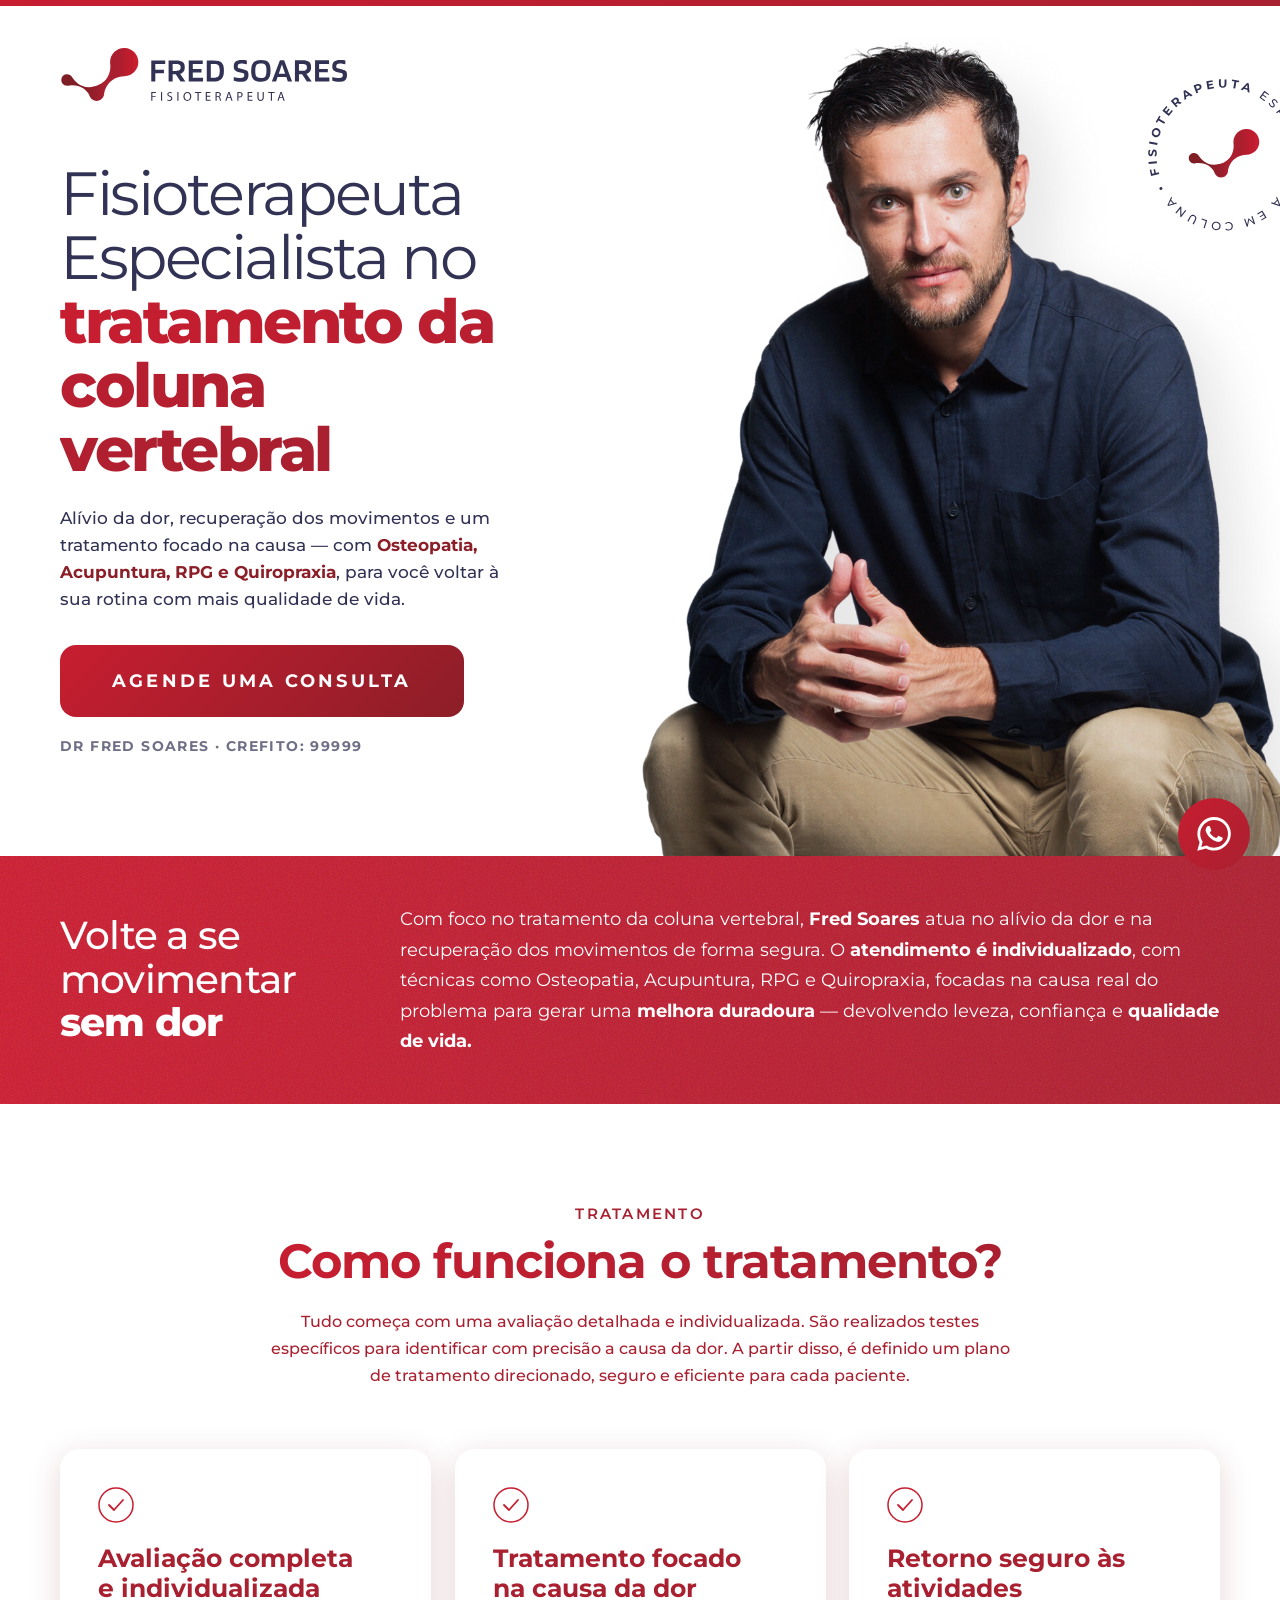
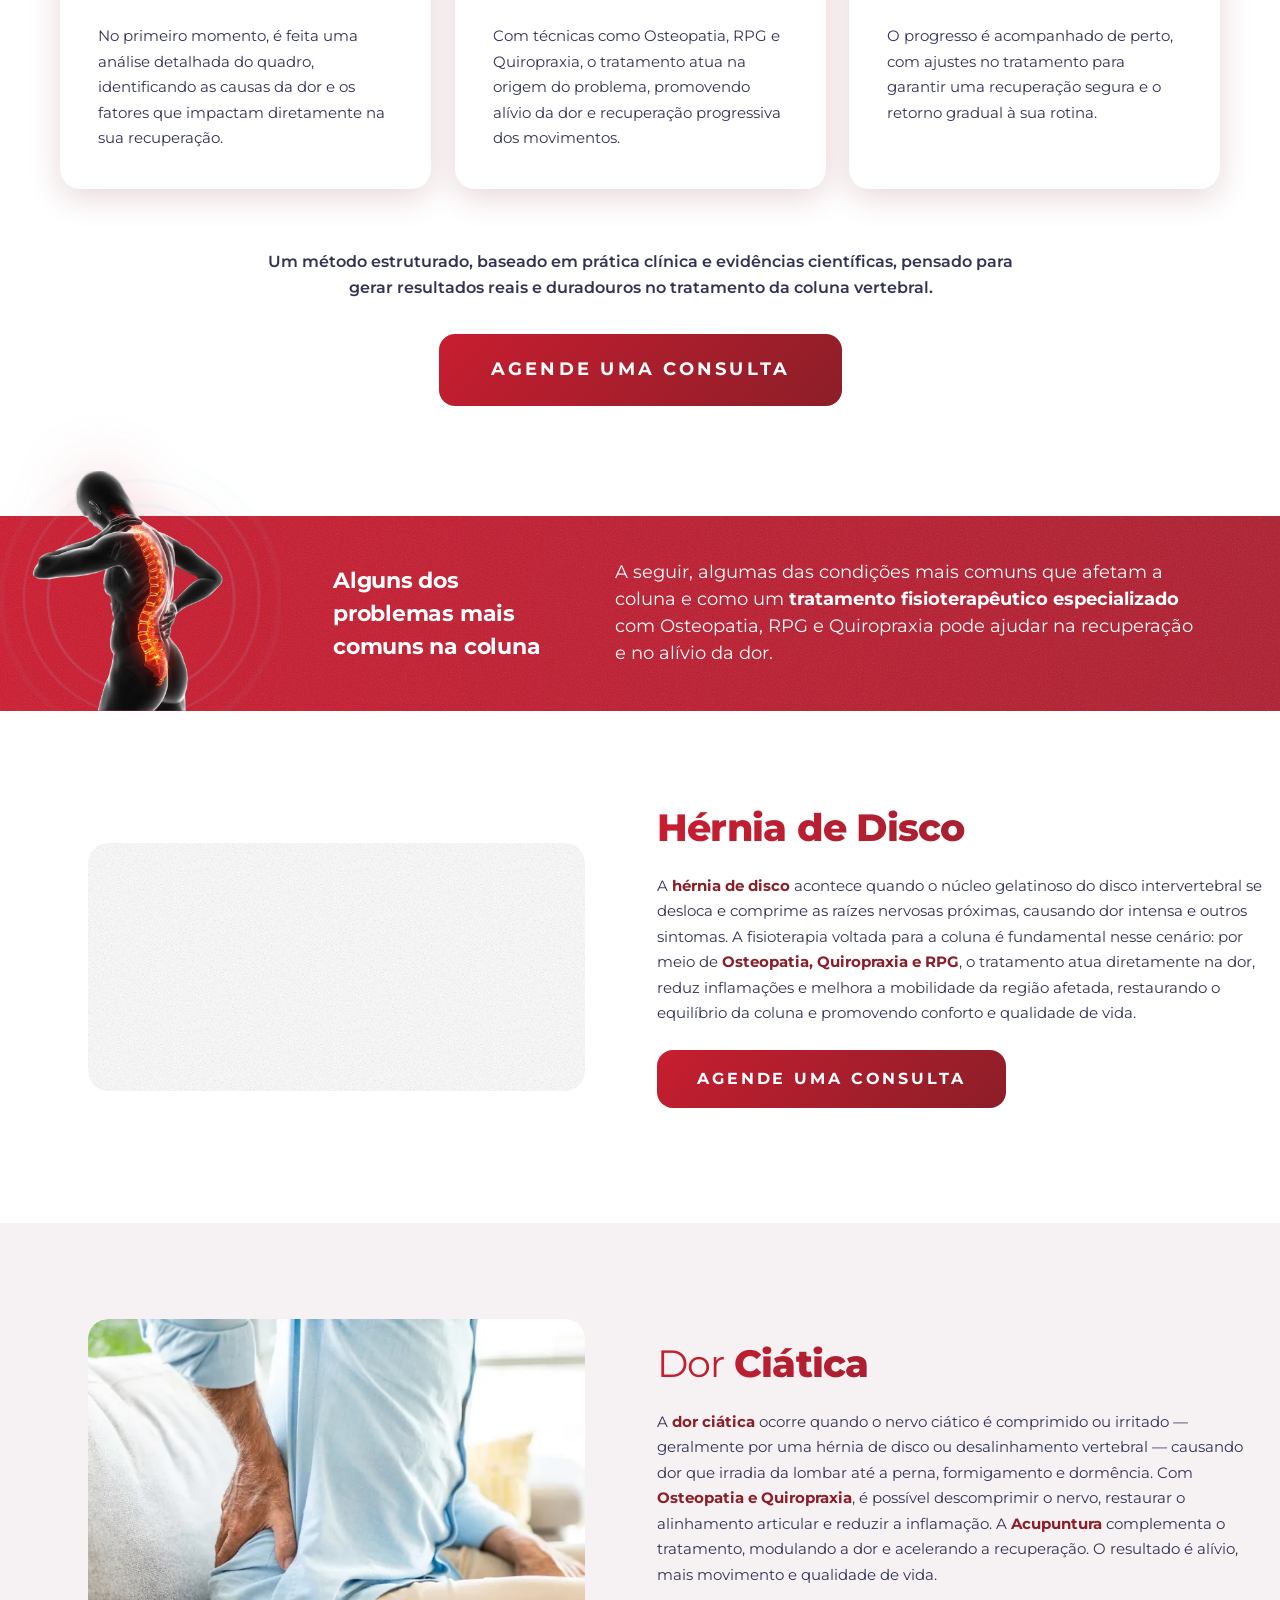
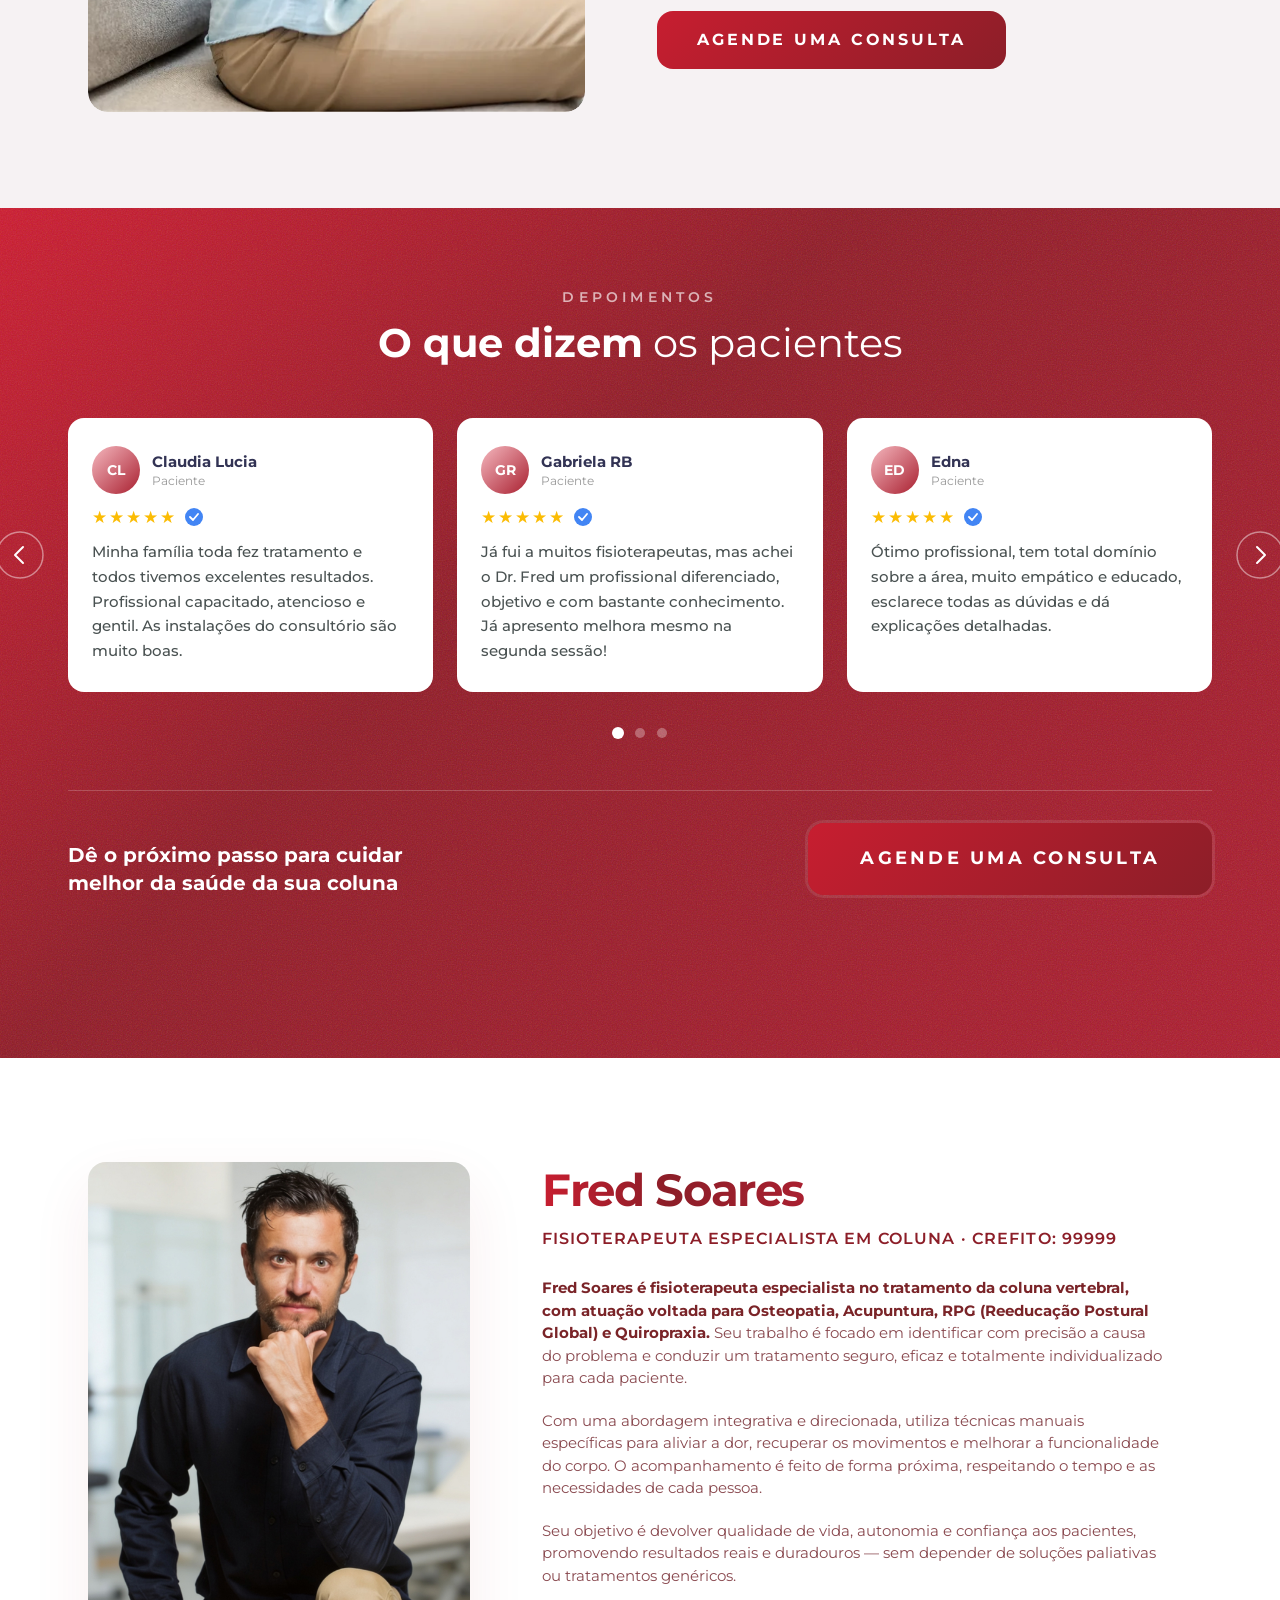
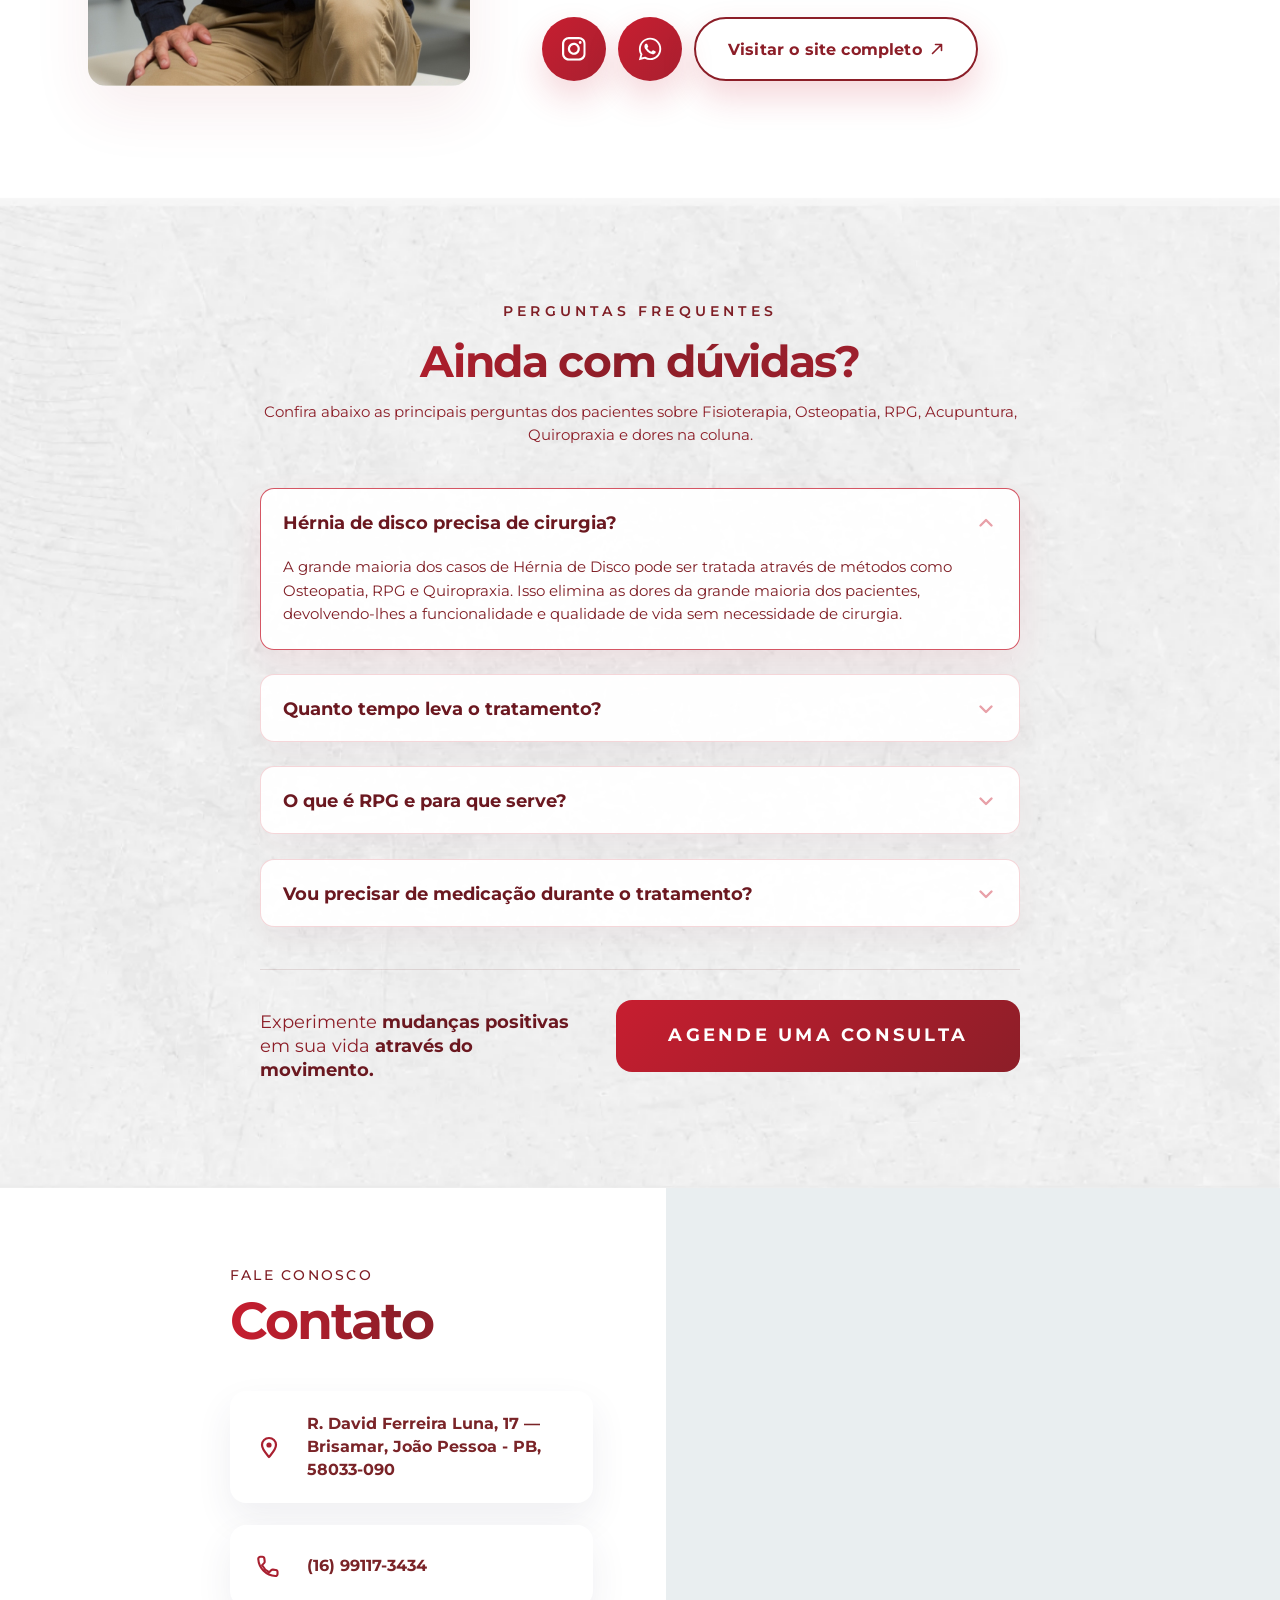
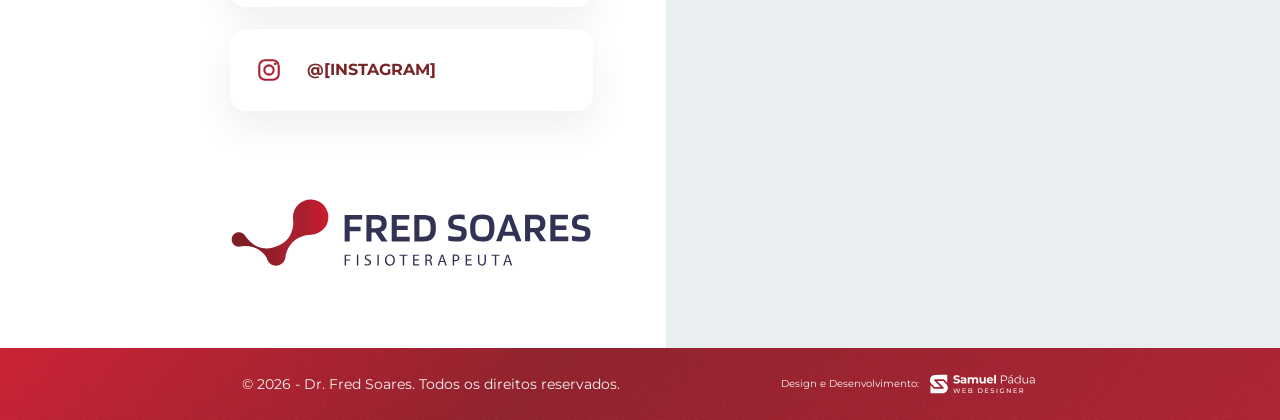
==== index.html @ 6e4d2da9 "feat: adaptar site para Dr. Fred Soares - Substitui assets visuais (logo, foto hero, foto perfil, st" ====
<!DOCTYPE html>
<html lang="pt-BR">
<head>
  <meta charset="UTF-8">
  <meta name="viewport" content="width=device-width, initial-scale=1.0">
  <title>Fisioterapeuta Especialista em Coluna em João Pessoa | Fred Soares</title>
  <meta name="description" content="Fisioterapeuta especialista no tratamento da coluna vertebral em João Pessoa - PB. Osteopatia, Acupuntura, RPG e Quiropraxia. Atendimento individualizado para alívio da dor e recuperação dos movimentos.">
  <meta name="robots" content="index,follow">
  <link rel="canonical" href="https://fredericofisioterapia.com.br/">
  <meta property="og:locale" content="pt_BR">
  <meta property="og:type" content="website">
  <meta property="og:url" content="https://fredericofisioterapia.com.br/">
  <meta property="og:site_name" content="Fred Soares">
  <meta property="og:title" content="Dr. Fred Soares - Fisioterapeuta Especialista em Coluna em João Pessoa">
  <meta property="og:description" content="Fisioterapeuta especialista no tratamento da coluna vertebral em João Pessoa - PB. Osteopatia, Acupuntura, RPG e Quiropraxia. Alívio da dor e recuperação dos movimentos.">
  <meta name="twitter:card" content="summary_large_image">
  <meta name="twitter:title" content="Fisioterapeuta Especialista em Coluna em João Pessoa | Fred Soares">
  <meta name="twitter:description" content="Fisioterapeuta especialista no tratamento da coluna vertebral em João Pessoa - PB. Osteopatia, Acupuntura, RPG e Quiropraxia.">
  <script type="application/ld+json">
    {
      "@context": "https://schema.org",
      "@graph": [
        {
          "@type": "MedicalBusiness",
          "@id": "#business",
          "name": "Dr. Fred Soares — Fisioterapeuta Especialista em Coluna",
          "telephone": "+55-16-99117-3434",
          "priceRange": "$$",
          "address": {
            "@type": "PostalAddress",
            "streetAddress": "R. David Ferreira Luna, 17",
            "addressLocality": "João Pessoa",
            "addressRegion": "PB",
            "postalCode": "58033-090",
            "addressCountry": "BR"
          },
          "sameAs": [
            "https://www.instagram.com/[INSTAGRAM]/"
          ]
        },
        {
          "@type": "Physician",
          "@id": "#physician",
          "name": "Dr. Fred Soares",
          "medicalSpecialty": "Physiotherapy",
          "description": "Fisioterapeuta especialista no tratamento da coluna vertebral em João Pessoa - PB, com foco em Osteopatia, Acupuntura, RPG e Quiropraxia.",
          "identifier": {
            "@type": "PropertyValue",
            "propertyID": "CREFITO",
            "value": "99999"
          },
          "worksFor": {
            "@id": "#business"
          }
        },
        {
          "@type": "FAQPage",
          "@id": "#faq",
          "mainEntity": [
            {
              "@type": "Question",
              "name": "Hérnia de disco precisa de cirurgia?",
              "acceptedAnswer": {
                "@type": "Answer",
                "text": "A grande maioria dos casos de hérnia de disco pode ser tratada com métodos como Osteopatia, RPG e Quiropraxia, devolvendo funcionalidade e qualidade de vida sem procedimentos invasivos."
              }
            },
            {
              "@type": "Question",
              "name": "Quanto tempo leva o tratamento?",
              "acceptedAnswer": {
                "@type": "Answer",
                "text": "O tempo varia de acordo com a intensidade da dor, o tempo de evolução do problema e a resposta individual de cada paciente. Em muitos casos, já nas primeiras sessões é possível notar melhora dos sintomas."
              }
            },
            {
              "@type": "Question",
              "name": "O que é RPG e para que serve?",
              "acceptedAnswer": {
                "@type": "Answer",
                "text": "A Reeducação Postural Global (RPG) é uma técnica fisioterapêutica que trata dores musculoesqueléticas através de posturas globais, corrigindo desequilíbrios posturais e aliviando tensões na coluna vertebral."
              }
            },
            {
              "@type": "Question",
              "name": "Vou precisar de medicação durante o tratamento?",
              "acceptedAnswer": {
                "@type": "Answer",
                "text": "Não necessariamente. O tratamento com Osteopatia, Acupuntura, RPG e Quiropraxia atua na causa do problema, reduzindo a dor de forma natural e progressiva sem depender de medicamentos."
              }
            }
          ]
        }
      ]
    }
  </script>
  <link rel="icon" type="image/svg+xml" href="stamp-iso.svg">
  <link rel="preconnect" href="https://fonts.googleapis.com">
  <link rel="preconnect" href="https://fonts.gstatic.com" crossorigin>
  <link rel="preload" href="https://fonts.googleapis.com/css2?family=Montserrat:wght@400;500;600;700;800&display=swap" as="style" onload="this.onload=null;this.rel='stylesheet'">
  <noscript><link rel="stylesheet" href="https://fonts.googleapis.com/css2?family=Montserrat:wght@400;500;600;700;800&display=swap"></noscript>
  <link rel="stylesheet" href="style.css">
</head>
<body>

  <!-- Borda superior gradiente -->
  <div class="top-bar"></div>

  <!-- ======================== HERO ======================== -->
  <section class="hero">
    <div class="hero-bg"></div>

    <div class="hero-inner">
      <!-- Logo -->
      <header class="hero-header">
        <img src="logo.svg" class="logo" alt="Dr. Fred Soares Fisioterapeuta">
      </header>

      <!-- Conteúdo principal -->
      <div class="hero-content">

        <!-- Coluna esquerda: texto + CTA -->
        <div class="hero-left">
          <h1>
            <span class="hero-headline-soft">Fisioterapeuta Especialista no</span><br>
            <span class="gradient-text">tratamento da coluna vertebral</span>
          </h1>

          <p class="subtext">
            Alívio da dor, recuperação dos movimentos e um tratamento focado na causa — com <strong class="subtext-highlight">Osteopatia, Acupuntura, RPG e Quiropraxia</strong>, para você voltar à sua rotina com mais qualidade de vida.
          </p>

          <a href="https://wa.me/5516991173434" class="btn-cta" target="_blank" rel="noopener">
            Agende uma Consulta
          </a>

          <p class="crefito">DR FRED SOARES &middot; CREFITO: 99999</p>
        </div>

        <!-- Coluna direita: foto -->
        <div class="hero-right">
          <div class="stamp-wrapper">
            <img src="stamp-txt.svg" class="stamp-txt" alt="">
            <img src="stamp-iso.svg" class="stamp-iso" alt="">
          </div>
          <picture>
            <img src="drfred.png" class="doctor-img" alt="Dr. Fred Soares">
          </picture>
        </div>

      </div>
    </div>
  </section>
  <!-- ======================== /HERO ======================== -->

  <!-- ======================== INTRO BLOCK ======================== -->
  <section class="intro-block">
    <div class="intro-inner">

      <div class="intro-left">
        <h2>Volte a se movimentar <strong>sem dor</strong></h2>
      </div>

      <div class="intro-right">
        <p>
          Com foco no tratamento da coluna vertebral, <strong>Fred Soares</strong> atua no alívio da dor e na recuperação dos movimentos de forma segura. O <strong>atendimento é individualizado</strong>, com técnicas como Osteopatia, Acupuntura, RPG e Quiropraxia, focadas na causa real do problema para gerar uma <strong>melhora duradoura</strong> — devolvendo leveza, confiança e <strong>qualidade de vida.</strong>
        </p>
      </div>

    </div>
  </section>
  <!-- ======================== /INTRO BLOCK ======================== -->

  <!-- ======================== TREATMENT BLOCK ======================== -->
  <section class="treatment-block">
    <div class="treatment-inner">

      <div class="treatment-header">
        <span class="tagline">Tratamento</span>
        <h2 class="treatment-title">Como funciona o tratamento?</h2>
        <p class="treatment-desc">Tudo começa com uma avaliação detalhada e individualizada. São realizados testes específicos para identificar com precisão a causa da dor. A partir disso, é definido um plano de tratamento direcionado, seguro e eficiente para cada paciente.</p>
      </div>

      <div class="cards-grid">

        <div class="card">
          <div class="card-icon">
            <svg width="36" height="36" viewBox="0 0 36 36" fill="none" xmlns="http://www.w3.org/2000/svg">
              <circle cx="18" cy="18" r="17" stroke="#C71E30" stroke-width="1.5"/>
              <path d="M11 18l5 5 9-10" stroke="#C71E30" stroke-width="1.8" stroke-linecap="round" stroke-linejoin="round"/>
            </svg>
          </div>
          <h3>Avaliação completa<br>e individualizada</h3>
          <p>No primeiro momento, é feita uma análise detalhada do quadro, identificando as causas da dor e os fatores que impactam diretamente na sua recuperação.</p>
        </div>

        <div class="card">
          <div class="card-icon">
            <svg width="36" height="36" viewBox="0 0 36 36" fill="none" xmlns="http://www.w3.org/2000/svg">
              <circle cx="18" cy="18" r="17" stroke="#C71E30" stroke-width="1.5"/>
              <path d="M11 18l5 5 9-10" stroke="#C71E30" stroke-width="1.8" stroke-linecap="round" stroke-linejoin="round"/>
            </svg>
          </div>
          <h3>Tratamento focado<br>na causa da dor</h3>
          <p>Com técnicas como Osteopatia, RPG e Quiropraxia, o tratamento atua na origem do problema, promovendo alívio da dor e recuperação progressiva dos movimentos.</p>
        </div>

        <div class="card">
          <div class="card-icon">
            <svg width="36" height="36" viewBox="0 0 36 36" fill="none" xmlns="http://www.w3.org/2000/svg">
              <circle cx="18" cy="18" r="17" stroke="#C71E30" stroke-width="1.5"/>
              <path d="M11 18l5 5 9-10" stroke="#C71E30" stroke-width="1.8" stroke-linecap="round" stroke-linejoin="round"/>
            </svg>
          </div>
          <h3>Retorno seguro às<br>atividades</h3>
          <p>O progresso é acompanhado de perto, com ajustes no tratamento para garantir uma recuperação segura e o retorno gradual à sua rotina.</p>
        </div>

      </div>

      <div class="treatment-footer">
        <p>Um método estruturado, baseado em prática clínica e evidências científicas, pensado para<br>gerar resultados reais e duradouros no tratamento da coluna vertebral.</p>
        <a href="https://wa.me/5516991173434" class="btn-cta btn-cta--center" target="_blank" rel="noopener">
          Agende uma Consulta
        </a>
      </div>

    </div>
  </section>
  <!-- ======================== /TREATMENT BLOCK ======================== -->

  <!-- ======================== PROBLEMS BLOCK ======================== -->
  <section class="problems-block">
    <div class="problems-grain"></div>

    <div class="problems-inner">
      <div class="problems-img-col">
        <picture>
          <source srcset="img1.webp" type="image/webp">
          <img src="img1.png" class="problems-img" alt="Coluna vertebral com dor">
        </picture>
      </div>

      <h2 class="problems-headline">Alguns dos<br>problemas mais<br>comuns na coluna</h2>

      <p class="problems-body">A seguir, algumas das condições mais comuns que afetam a coluna e como um <strong>tratamento fisioterapêutico especializado</strong> com Osteopatia, RPG e Quiropraxia pode ajudar na recuperação e no alívio da dor.</p>
    </div>
  </section>
  <!-- ======================== /PROBLEMS BLOCK ======================== -->

  <!-- ======================== HERNIA BLOCK ======================== -->
  <section class="condition-block">
    <div class="condition-inner">

      <div class="condition-media condition-media--video">
        <video autoplay loop muted playsinline preload="metadata">
          <source src="hernia.mp4" type="video/mp4">
        </video>
      </div>

      <div class="condition-text">
        <h2 class="condition-title"><strong>Hérnia de Disco</strong></h2>
        <p class="condition-body">A <strong>hérnia de disco</strong> acontece quando o núcleo gelatinoso do disco intervertebral se desloca e comprime as raízes nervosas próximas, causando dor intensa e outros sintomas. A fisioterapia voltada para a coluna é fundamental nesse cenário: por meio de <strong>Osteopatia, Quiropraxia e RPG</strong>, o tratamento atua diretamente na dor, reduz inflamações e melhora a mobilidade da região afetada, restaurando o equilíbrio da coluna e promovendo conforto e qualidade de vida.</p>
        <a href="https://wa.me/5516991173434" class="btn-cta btn-cta--center" target="_blank" rel="noopener">
          Agende uma Consulta
        </a>
      </div>

    </div>
  </section>
  <!-- ======================== /HERNIA BLOCK ======================== -->

  <!-- ======================== CIÁTICO BLOCK ======================== -->
  <section class="condition-block condition-block--gray">
    <div class="condition-inner">

      <div class="condition-media">
        <picture>
          <source srcset="ciatico.webp" type="image/webp">
          <img src="ciatico.jpg" class="condition-img" alt="Dor no Nervo Ciático">
        </picture>
      </div>

      <div class="condition-text">
        <h2 class="condition-title">Dor <strong>Ciática</strong></h2>
        <p class="condition-body">A <strong>dor ciática</strong> ocorre quando o nervo ciático é comprimido ou irritado — geralmente por uma hérnia de disco ou desalinhamento vertebral — causando dor que irradia da lombar até a perna, formigamento e dormência. Com <strong>Osteopatia e Quiropraxia</strong>, é possível descomprimir o nervo, restaurar o alinhamento articular e reduzir a inflamação. A <strong>Acupuntura</strong> complementa o tratamento, modulando a dor e acelerando a recuperação. O resultado é alívio, mais movimento e qualidade de vida.</p>
        <a href="https://wa.me/5516991173434" class="btn-cta" target="_blank" rel="noopener">
          Agende uma Consulta
        </a>
      </div>

    </div>
  </section>
  <!-- ======================== /CIÁTICO BLOCK ======================== -->

  <!-- ======================== REVIEWS BLOCK ======================== -->
  <section class="reviews-block">
    <div class="reviews-grain"></div>
    <div class="reviews-inner">

      <div class="reviews-header">
        <span class="reviews-tagline">Depoimentos</span>
        <h2 class="reviews-title"><strong>O que dizem</strong> os pacientes</h2>
      </div>

      <div class="reviews-carousel">
        <button class="carousel-btn carousel-btn--prev" aria-label="Anterior">
          <svg width="48" height="48" viewBox="0 0 48 48" fill="none" xmlns="http://www.w3.org/2000/svg">
            <circle cx="24" cy="24" r="23" stroke="rgba(255,255,255,0.45)" stroke-width="1.5"/>
            <path d="M27 16l-8 8 8 8" stroke="white" stroke-width="2" stroke-linecap="round" stroke-linejoin="round"/>
          </svg>
        </button>

        <div class="carousel-viewport">
          <div class="reviews-track">

            <div class="review-card">
              <div class="rc-header">
                <div class="rc-avatar">CL</div>
                <div class="rc-info">
                  <strong class="rc-name">Claudia Lucia</strong>
                  <span class="rc-count">Paciente</span>
                </div>
              </div>
              <div class="rc-stars">
                <span class="rc-stars-icons">★★★★★</span>
                <span class="rc-badge"><svg width="10" height="8" viewBox="0 0 10 8" fill="none"><path d="M1 4l3 3 5-6" stroke="white" stroke-width="1.8" stroke-linecap="round" stroke-linejoin="round"/></svg></span>
              </div>
              <p class="rc-text">Minha família toda fez tratamento e todos tivemos excelentes resultados. Profissional capacitado, atencioso e gentil. As instalações do consultório são muito boas.</p>
            </div>

            <div class="review-card">
              <div class="rc-header">
                <div class="rc-avatar">GR</div>
                <div class="rc-info">
                  <strong class="rc-name">Gabriela RB</strong>
                  <span class="rc-count">Paciente</span>
                </div>
              </div>
              <div class="rc-stars">
                <span class="rc-stars-icons">★★★★★</span>
                <span class="rc-badge"><svg width="10" height="8" viewBox="0 0 10 8" fill="none"><path d="M1 4l3 3 5-6" stroke="white" stroke-width="1.8" stroke-linecap="round" stroke-linejoin="round"/></svg></span>
              </div>
              <p class="rc-text">Já fui a muitos fisioterapeutas, mas achei o Dr. Fred um profissional diferenciado, objetivo e com bastante conhecimento. Já apresento melhora mesmo na segunda sessão!</p>
            </div>

            <div class="review-card">
              <div class="rc-header">
                <div class="rc-avatar">ED</div>
                <div class="rc-info">
                  <strong class="rc-name">Edna</strong>
                  <span class="rc-count">Paciente</span>
                </div>
              </div>
              <div class="rc-stars">
                <span class="rc-stars-icons">★★★★★</span>
                <span class="rc-badge"><svg width="10" height="8" viewBox="0 0 10 8" fill="none"><path d="M1 4l3 3 5-6" stroke="white" stroke-width="1.8" stroke-linecap="round" stroke-linejoin="round"/></svg></span>
              </div>
              <p class="rc-text">Ótimo profissional, tem total domínio sobre a área, muito empático e educado, esclarece todas as dúvidas e dá explicações detalhadas.</p>
            </div>

            <div class="review-card">
              <div class="rc-header">
                <div class="rc-avatar">AL</div>
                <div class="rc-info">
                  <strong class="rc-name">Antonio Lopes</strong>
                  <span class="rc-count">Paciente</span>
                </div>
              </div>
              <div class="rc-stars">
                <span class="rc-stars-icons">★★★★★</span>
                <span class="rc-badge"><svg width="10" height="8" viewBox="0 0 10 8" fill="none"><path d="M1 4l3 3 5-6" stroke="white" stroke-width="1.8" stroke-linecap="round" stroke-linejoin="round"/></svg></span>
              </div>
              <p class="rc-text">Estava com constantes dores na lombar. Após o tratamento, tenho sentido melhoras constantes e significativas.</p>
            </div>

            <div class="review-card">
              <div class="rc-header">
                <div class="rc-avatar">LF</div>
                <div class="rc-info">
                  <strong class="rc-name">Luiz Cláudio</strong>
                  <span class="rc-count">Paciente</span>
                </div>
              </div>
              <div class="rc-stars">
                <span class="rc-stars-icons">★★★★★</span>
                <span class="rc-badge"><svg width="10" height="8" viewBox="0 0 10 8" fill="none"><path d="M1 4l3 3 5-6" stroke="white" stroke-width="1.8" stroke-linecap="round" stroke-linejoin="round"/></svg></span>
              </div>
              <p class="rc-text">Excelente atendimento no horário e muita paciência, explicando passo a passo o tratamento.</p>
            </div>

            <div class="review-card">
              <div class="rc-header">
                <div class="rc-avatar">TM</div>
                <div class="rc-info">
                  <strong class="rc-name">Therezinha Maciel</strong>
                  <span class="rc-count">Paciente</span>
                </div>
              </div>
              <div class="rc-stars">
                <span class="rc-stars-icons">★★★★★</span>
                <span class="rc-badge"><svg width="10" height="8" viewBox="0 0 10 8" fill="none"><path d="M1 4l3 3 5-6" stroke="white" stroke-width="1.8" stroke-linecap="round" stroke-linejoin="round"/></svg></span>
              </div>
              <p class="rc-text">Tratamento excelente e muito eficiente. Estou comprovando a eficácia do tratamento a cada dia.</p>
            </div>

            <div class="review-card">
              <div class="rc-header">
                <div class="rc-avatar">AB</div>
                <div class="rc-info">
                  <strong class="rc-name">Ana Bello</strong>
                  <span class="rc-count">Paciente</span>
                </div>
              </div>
              <div class="rc-stars">
                <span class="rc-stars-icons">★★★★★</span>
                <span class="rc-badge"><svg width="10" height="8" viewBox="0 0 10 8" fill="none"><path d="M1 4l3 3 5-6" stroke="white" stroke-width="1.8" stroke-linecap="round" stroke-linejoin="round"/></svg></span>
              </div>
              <p class="rc-text">Profissional com ótimo conhecimento, fez uma análise geral do meu caso. Já saí bem melhor apenas com uma consulta.</p>
            </div>

            <div class="review-card">
              <div class="rc-header">
                <div class="rc-avatar">UR</div>
                <div class="rc-info">
                  <strong class="rc-name">Ursula Reis</strong>
                  <span class="rc-count">Paciente</span>
                </div>
              </div>
              <div class="rc-stars">
                <span class="rc-stars-icons">★★★★★</span>
                <span class="rc-badge"><svg width="10" height="8" viewBox="0 0 10 8" fill="none"><path d="M1 4l3 3 5-6" stroke="white" stroke-width="1.8" stroke-linecap="round" stroke-linejoin="round"/></svg></span>
              </div>
              <p class="rc-text">Super indico o profissional, extremamente atencioso e dedicado. Melhorou muito o meu quadro de dor.</p>
            </div>

            <div class="review-card">
              <div class="rc-header">
                <div class="rc-avatar">VI</div>
                <div class="rc-info">
                  <strong class="rc-name">Victor</strong>
                  <span class="rc-count">Paciente</span>
                </div>
              </div>
              <div class="rc-stars">
                <span class="rc-stars-icons">★★★★★</span>
                <span class="rc-badge"><svg width="10" height="8" viewBox="0 0 10 8" fill="none"><path d="M1 4l3 3 5-6" stroke="white" stroke-width="1.8" stroke-linecap="round" stroke-linejoin="round"/></svg></span>
              </div>
              <p class="rc-text">Excelente profissional, atencioso e bem explicativo.</p>
            </div>

          </div>
        </div>

        <button class="carousel-btn carousel-btn--next" aria-label="Próximo">
          <svg width="48" height="48" viewBox="0 0 48 48" fill="none" xmlns="http://www.w3.org/2000/svg">
            <circle cx="24" cy="24" r="23" stroke="rgba(255,255,255,0.45)" stroke-width="1.5"/>
            <path d="M21 16l8 8-8 8" stroke="white" stroke-width="2" stroke-linecap="round" stroke-linejoin="round"/>
          </svg>
        </button>
      </div>

      <div class="reviews-pagination" aria-label="Navegação dos depoimentos"></div>

      <div class="reviews-footer">
        <div class="reviews-divider"></div>
        <div class="reviews-cta-row">
          <p class="reviews-cta-text">Dê o próximo passo para cuidar<br>melhor da saúde da sua coluna</p>
          <a href="https://wa.me/5516991173434" class="btn-cta" target="_blank" rel="noopener">
            Agende uma Consulta
          </a>
        </div>
      </div>

    </div>
  </section>
  <!-- ======================== /REVIEWS BLOCK ======================== -->

  <!-- ======================== PROFILE BLOCK ======================== -->
  <section class="profile-block">
    <div class="profile-inner">
      <div class="profile-media">
        <picture>
          <img src="profile.jpg" alt="Dr. Fred Soares" class="profile-image">
        </picture>
      </div>

      <div class="profile-content">
        <h2 class="profile-title">Fred Soares</h2>
        <p class="profile-meta">FISIOTERAPEUTA ESPECIALISTA EM COLUNA &middot; CREFITO: 99999</p>

        <div class="profile-body">
          <p><strong>Fred Soares é fisioterapeuta especialista no tratamento da coluna vertebral, com atuação voltada para Osteopatia, Acupuntura, RPG (Reeducação Postural Global) e Quiropraxia.</strong> Seu trabalho é focado em identificar com precisão a causa do problema e conduzir um tratamento seguro, eficaz e totalmente individualizado para cada paciente.</p>

          <p>Com uma abordagem integrativa e direcionada, utiliza técnicas manuais específicas para aliviar a dor, recuperar os movimentos e melhorar a funcionalidade do corpo. O acompanhamento é feito de forma próxima, respeitando o tempo e as necessidades de cada pessoa.</p>

          <p>Seu objetivo é devolver qualidade de vida, autonomia e confiança aos pacientes, promovendo resultados reais e duradouros — sem depender de soluções paliativas ou tratamentos genéricos.</p>
        </div>

        <div class="profile-socials" aria-label="Redes sociais de Fred Soares">
          <a href="https://www.instagram.com/[INSTAGRAM]/" class="profile-social-btn" target="_blank" rel="noopener" aria-label="Instagram de Fred Soares">
            <img src="ig-icon.svg" alt="" class="profile-social-icon" aria-hidden="true">
          </a>

          <a href="https://wa.me/5516991173434" class="profile-social-btn" target="_blank" rel="noopener" aria-label="WhatsApp de Fred Soares">
            <img src="wpp-icon.svg" alt="" class="profile-social-icon" aria-hidden="true">
          </a>

          <a href="https://fredericofisioterapia.com.br/" class="profile-social-btn profile-social-btn--cv" target="_blank" rel="noopener" aria-label="Visitar o site completo">
            Visitar o site completo
            <svg width="14" height="14" viewBox="0 0 14 14" fill="none" xmlns="http://www.w3.org/2000/svg" aria-hidden="true">
              <path d="M2.5 11.5L11.5 2.5M11.5 2.5H5.5M11.5 2.5V8.5" stroke="currentColor" stroke-width="1.6" stroke-linecap="round" stroke-linejoin="round"/>
            </svg>
          </a>
        </div>
      </div>
    </div>
  </section>
  <!-- ======================== /PROFILE BLOCK ======================== -->

  <!-- ======================== FAQ BLOCK ======================== -->
  <section class="faq-block">
    <div class="faq-inner">
      <div class="faq-header">
        <span class="faq-tagline">Perguntas Frequentes</span>
        <h2 class="faq-title">Ainda com dúvidas?</h2>
        <p class="faq-subtitle">Confira abaixo as principais perguntas dos pacientes sobre Fisioterapia, Osteopatia, RPG, Acupuntura, Quiropraxia e dores na coluna.</p>
      </div>

      <div class="faq-list">
        <article class="faq-item is-open">
          <button class="faq-question" type="button" aria-expanded="true">
            <span>Hérnia de disco precisa de cirurgia?</span>
            <span class="faq-icon" aria-hidden="true">
              <svg width="22" height="22" viewBox="0 0 22 22" fill="none" xmlns="http://www.w3.org/2000/svg">
                <path d="M5.5 8.5L11 14L16.5 8.5" stroke="currentColor" stroke-width="2.4" stroke-linecap="round" stroke-linejoin="round"/>
              </svg>
            </span>
          </button>
          <div class="faq-answer">
            <p>A grande maioria dos casos de Hérnia de Disco pode ser tratada através de métodos como Osteopatia, RPG e Quiropraxia. Isso elimina as dores da grande maioria dos pacientes, devolvendo-lhes a funcionalidade e qualidade de vida sem necessidade de cirurgia.</p>
          </div>
        </article>

        <article class="faq-item">
          <button class="faq-question" type="button" aria-expanded="false">
            <span>Quanto tempo leva o tratamento?</span>
            <span class="faq-icon" aria-hidden="true">
              <svg width="22" height="22" viewBox="0 0 22 22" fill="none" xmlns="http://www.w3.org/2000/svg">
                <path d="M5.5 8.5L11 14L16.5 8.5" stroke="currentColor" stroke-width="2.4" stroke-linecap="round" stroke-linejoin="round"/>
              </svg>
            </span>
          </button>
          <div class="faq-answer">
            <p>O tempo de tratamento varia de acordo com a intensidade da dor, o tempo de evolução do problema e a resposta individual de cada paciente. Em muitos casos, já nas primeiras sessões é possível notar alívio dos sintomas e melhora dos movimentos.</p>
          </div>
        </article>

        <article class="faq-item">
          <button class="faq-question" type="button" aria-expanded="false">
            <span>O que é RPG e para que serve?</span>
            <span class="faq-icon" aria-hidden="true">
              <svg width="22" height="22" viewBox="0 0 22 22" fill="none" xmlns="http://www.w3.org/2000/svg">
                <path d="M5.5 8.5L11 14L16.5 8.5" stroke="currentColor" stroke-width="2.4" stroke-linecap="round" stroke-linejoin="round"/>
              </svg>
            </span>
          </button>
          <div class="faq-answer">
            <p>A Reeducação Postural Global (RPG) é uma técnica fisioterapêutica que trata dores musculoesqueléticas através de posturas globais e alongamentos progressivos, corrigindo desequilíbrios posturais, aliviando tensões e prevenindo o retorno das dores na coluna.</p>
          </div>
        </article>

        <article class="faq-item">
          <button class="faq-question" type="button" aria-expanded="false">
            <span>Vou precisar de medicação durante o tratamento?</span>
            <span class="faq-icon" aria-hidden="true">
              <svg width="22" height="22" viewBox="0 0 22 22" fill="none" xmlns="http://www.w3.org/2000/svg">
                <path d="M5.5 8.5L11 14L16.5 8.5" stroke="currentColor" stroke-width="2.4" stroke-linecap="round" stroke-linejoin="round"/>
              </svg>
            </span>
          </button>
          <div class="faq-answer">
            <p>Não necessariamente. O tratamento com Osteopatia, Acupuntura, RPG e Quiropraxia atua na causa do problema, reduzindo a dor de forma natural e progressiva. Em alguns casos, o uso de medicação pode ser indicado por um médico como suporte, mas o objetivo é proporcionar melhora real sem depender de remédios a longo prazo.</p>
          </div>
        </article>
      </div>

      <div class="faq-footer">
        <div class="faq-divider"></div>
        <div class="faq-cta-row">
          <p class="faq-cta-text">Experimente <strong>mudanças positivas</strong> em sua vida <strong>através do movimento.</strong></p>
          <a href="https://wa.me/5516991173434" class="btn-cta" target="_blank" rel="noopener">
            Agende uma Consulta
          </a>
        </div>
      </div>
    </div>
  </section>
  <!-- ======================== /FAQ BLOCK ======================== -->

  <!-- ======================== CONTACT BLOCK ======================== -->
  <section class="contact-block">
    <div class="contact-inner">
      <div class="contact-panel">
        <div class="contact-header">
          <span class="contact-tagline">Fale Conosco</span>
          <h2 class="contact-title">Contato</h2>
        </div>

        <div class="contact-cards">
          <a href="https://maps.google.com/?q=R.+David+Ferreira+Luna,+17,+Brisamar,+Jo%C3%A3o+Pessoa+-+PB" class="contact-card contact-card--featured" target="_blank" rel="noopener" aria-label="Abrir endereço no mapa">
            <span class="contact-card-icon" aria-hidden="true">
              <svg width="28" height="28" viewBox="0 0 28 28" fill="none" xmlns="http://www.w3.org/2000/svg">
                <path d="M14 24C17.5 19.7 21 16.5 21 11.8C21 7.9 17.9 5 14 5C10.1 5 7 7.9 7 11.8C7 16.5 10.5 19.7 14 24Z" stroke="currentColor" stroke-width="2.2" stroke-linejoin="round"/>
                <circle cx="14" cy="12" r="2.6" fill="currentColor"/>
              </svg>
            </span>
            <span class="contact-card-text">R. David Ferreira Luna, 17 — Brisamar, João Pessoa - PB, 58033-090</span>
          </a>

          <a href="https://wa.me/5516991173434" class="contact-card" target="_blank" rel="noopener" aria-label="Falar no WhatsApp">
            <span class="contact-card-icon" aria-hidden="true">
              <svg width="28" height="28" viewBox="0 0 28 28" fill="none" xmlns="http://www.w3.org/2000/svg">
                <path d="M20.7149 17.9587L17.9699 17.6454C17.3107 17.57 16.6624 17.7971 16.1849 18.263L14.1966 20.2514C11.1382 18.6952 8.62822 16.1966 7.07201 13.1267L9.07199 11.1267C9.53782 10.6608 9.76491 10.0126 9.68949 9.35339L9.37616 6.6317C9.24782 5.55628 8.34782 4.75 7.26074 4.75H5.38907C4.18574 4.75 3.18574 5.75 3.26074 6.95339C3.83066 16.1267 11.173 23.4574 20.3349 24.0273C21.5382 24.1027 22.5382 23.1027 22.5382 21.8993V20.0277C22.55 18.9523 21.7907 18.0871 20.7149 17.9587Z" stroke="currentColor" stroke-width="2.1" stroke-linejoin="round"/>
              </svg>
            </span>
            <span class="contact-card-text">(16) 99117-3434</span>
          </a>

          <a href="https://www.instagram.com/[INSTAGRAM]/" class="contact-card" target="_blank" rel="noopener" aria-label="Abrir Instagram">
            <span class="contact-card-icon" aria-hidden="true">
              <svg width="28" height="28" viewBox="0 0 28 28" fill="none" xmlns="http://www.w3.org/2000/svg">
                <rect x="4.25" y="4.25" width="19.5" height="19.5" rx="5.75" stroke="currentColor" stroke-width="2.1"/>
                <circle cx="14" cy="14" r="4.65" stroke="currentColor" stroke-width="2.1"/>
                <circle cx="20.2" cy="7.8" r="1.4" fill="currentColor"/>
              </svg>
            </span>
            <span class="contact-card-text">@[INSTAGRAM]</span>
          </a>
        </div>

        <div class="contact-brand">
          <img src="logo.svg" alt="Dr. Fred Soares Fisioterapeuta" class="contact-logo">
        </div>
      </div>

      <div class="contact-map-wrap">
        <iframe
          class="contact-map"
          title="Mapa do consultório Dr. Fred Soares"
          loading="lazy"
          referrerpolicy="no-referrer-when-downgrade"
          src="https://www.google.com/maps?q=R.+David+Ferreira+Luna,+17,+Brisamar,+Jo%C3%A3o+Pessoa,+PB&z=17&output=embed">
        </iframe>
      </div>
    </div>
  </section>
  <!-- ======================== /CONTACT BLOCK ======================== -->

  <!-- ======================== FOOTER ======================== -->
  <footer class="site-footer">
    <div class="site-footer-grain"></div>
    <div class="site-footer-inner">
      <p class="site-footer-copy">© <span id="footer-year"></span> - Dr. Fred Soares. Todos os direitos reservados.</p>

      <a href="https://samuelpadua.com.br/" class="site-footer-credit" target="_blank" rel="noopener" aria-label="Design e Desenvolvimento por Samuel Pádua Web Designer">
        <span class="site-footer-credit-text">Design e Desenvolvimento:</span>
        <img src="logo-samuel.svg" alt="Samuel Pádua Web Designer" class="site-footer-credit-logo">
      </a>
    </div>
  </footer>
  <!-- ======================== /FOOTER ======================== -->

  <!-- WhatsApp flutuante -->
  <a href="https://wa.me/5516991173434" class="whatsapp-float" target="_blank" rel="noopener" aria-label="Fale pelo WhatsApp">
    <span class="wpp-badge">Fale comigo agora!</span>
    <svg width="30" height="30" viewBox="0 0 57 57" fill="none" xmlns="http://www.w3.org/2000/svg">
      <path fill-rule="evenodd" clip-rule="evenodd" d="M47.4216 9.51921C42.4222 4.51401 35.7735 1.75635 28.6904 1.75342C14.0949 1.75342 2.21626 13.6317 2.21039 28.2311C2.20844 32.8981 3.42761 37.4539 5.74495 41.4695L1.98828 55.1909L16.0257 51.5086C19.8936 53.6185 24.2481 54.7304 28.6796 54.7317H28.6907C43.2846 54.7317 55.1645 42.8524 55.1701 28.2523C55.173 21.1767 52.4212 14.5241 47.4216 9.51921ZM28.6904 50.2598H28.6813C24.7322 50.2581 20.8591 49.1968 17.4794 47.1919L16.6761 46.7148L8.34605 48.9L10.5695 40.7784L10.046 39.9457C7.84279 36.4415 6.67939 32.3913 6.68135 28.2328C6.68592 16.0981 16.5593 6.22568 28.6992 6.22568C34.5779 6.22763 40.1039 8.51986 44.2592 12.68C48.4144 16.8401 50.7014 22.3698 50.6994 28.2507C50.6942 40.3863 40.8215 50.2598 28.6904 50.2598ZM40.7628 33.7761C40.1013 33.4448 36.8482 31.8446 36.2416 31.6235C35.6356 31.4027 35.194 31.2928 34.7533 31.9549C34.312 32.617 33.0443 34.1075 32.6581 34.5488C32.2719 34.9904 31.8864 35.0459 31.2246 34.7145C30.5629 34.3834 28.4311 33.6845 25.9037 31.4304C23.937 29.676 22.6092 27.5094 22.223 26.8473C21.8375 26.1845 22.2198 25.861 22.5133 25.497C23.2296 24.6075 23.9468 23.6751 24.1673 23.2338C24.3881 22.7922 24.2775 22.4057 24.1118 22.0746C23.9468 21.7436 22.6236 18.4869 22.0724 17.1617C21.5348 15.8721 20.9898 16.0463 20.5834 16.026C20.1979 16.0068 19.7566 16.0029 19.3154 16.0029C18.8744 16.0029 18.1575 16.1682 17.5508 16.831C16.9445 17.4934 15.2355 19.0939 15.2355 22.3505C15.2355 25.6072 17.6063 28.7533 17.937 29.1949C18.2677 29.6365 22.6027 36.3195 29.2396 39.1851C30.8182 39.8674 32.0505 40.2741 33.0116 40.5791C34.5968 41.0827 36.0387 41.0116 37.1789 40.8413C38.4503 40.6512 41.0932 39.2406 41.645 37.6952C42.1962 36.1496 42.1962 34.825 42.0305 34.5488C41.8655 34.2729 41.4242 34.1075 40.7628 33.7761Z" fill="white"/>
    </svg>
  </a>

  <script>
    (function () {
      var track = document.querySelector('.reviews-track');
      if (!track) return;
      var originalCards = Array.from(track.querySelectorAll('.review-card')).map(function (card) {
        return card.cloneNode(true);
      });
      var viewport = track.closest('.carousel-viewport');
      var pagination = document.querySelector('.reviews-pagination');
      var prevBtn = document.querySelector('.carousel-btn--prev');
      var nextBtn = document.querySelector('.carousel-btn--next');
      var total = originalCards.length;
      var perView = 3;
      var gap = 24;
      var cloneCount = Math.min(perView, total);
      var autoPlayDelay = 8000;
      var current = 0;
      var virtualIndex = cloneCount;
      var cardWidth = 0;
      var renderedCards = [];
      var pageStops = [];
      var autoPlayId = null;
      var transitionMs = 420;

      function getMaxIndex() { return Math.max(0, total - perView); }
      function getPerView() {
        var w = window.innerWidth;
        if (w <= 680) return 1;
        if (w <= 1080) return 2;
        return 3;
      }
      function normalizeIndex(index) { return ((index % total) + total) % total; }
      function rebuildTrack() {
        track.innerHTML = '';
        originalCards.slice(total - cloneCount).forEach(function (c) { track.appendChild(c.cloneNode(true)); });
        originalCards.forEach(function (c) { track.appendChild(c.cloneNode(true)); });
        originalCards.slice(0, cloneCount).forEach(function (c) { track.appendChild(c.cloneNode(true)); });
        renderedCards = Array.from(track.querySelectorAll('.review-card'));
      }
      function buildPageStops() {
        var max = getMaxIndex(); pageStops = [];
        for (var i = 0; i <= max; i += perView) pageStops.push(i);
        if (!pageStops.length || pageStops[pageStops.length - 1] !== max) pageStops.push(max);
      }
      function renderPagination() {
        if (!pagination) return; pagination.innerHTML = '';
        pageStops.forEach(function (stop, idx) {
          var dot = document.createElement('button');
          dot.type = 'button'; dot.className = 'reviews-dot';
          dot.setAttribute('aria-label', 'Ir para o grupo ' + (idx + 1) + ' de depoimentos');
          dot.addEventListener('click', function () { goTo(stop); restartAutoPlay(); });
          pagination.appendChild(dot);
        });
      }
      function updatePagination() {
        if (!pagination) return;
        var dots = Array.from(pagination.querySelectorAll('.reviews-dot')), activeIndex = 0;
        pageStops.forEach(function (s, i) { if (current >= s) activeIndex = i; });
        dots.forEach(function (d, i) { var a = i === activeIndex; d.classList.toggle('is-active', a); d.setAttribute('aria-pressed', a ? 'true' : 'false'); });
      }
      function stopAutoPlay() { if (autoPlayId) { window.clearInterval(autoPlayId); autoPlayId = null; } }
      function startAutoPlay() { if (total <= perView) return; stopAutoPlay(); autoPlayId = window.setInterval(function () { stepBy(1); }, autoPlayDelay); }
      function restartAutoPlay() { startAutoPlay(); }
      function updateControls() { prevBtn.style.opacity = '1'; prevBtn.style.pointerEvents = 'auto'; nextBtn.style.opacity = '1'; nextBtn.style.pointerEvents = 'auto'; }
      function applyTransform(animate) {
        track.style.transition = animate === false ? 'none' : 'transform ' + transitionMs + 'ms cubic-bezier(0.4, 0, 0.2, 1)';
        track.style.transform = 'translateX(-' + (virtualIndex * (cardWidth + gap)) + 'px)';
      }
      function snapToCurrent() { virtualIndex = current + cloneCount; applyTransform(false); }
      function init() {
        perView = Math.min(getPerView(), total); cloneCount = Math.min(perView, total);
        current = normalizeIndex(current); rebuildTrack();
        cardWidth = (viewport.offsetWidth - gap * (perView - 1)) / perView;
        renderedCards.forEach(function (c) { c.style.width = cardWidth + 'px'; c.style.flex = '0 0 ' + cardWidth + 'px'; });
        buildPageStops(); renderPagination(); snapToCurrent(); updateControls(); updatePagination(); startAutoPlay();
      }
      function goTo(index, animate) { current = normalizeIndex(index); virtualIndex = current + cloneCount; applyTransform(animate); updateControls(); updatePagination(); }
      function stepBy(delta) { current = normalizeIndex(current + delta); virtualIndex += delta; applyTransform(true); updateControls(); updatePagination(); }
      prevBtn.addEventListener('click', function () { stepBy(-1); restartAutoPlay(); });
      nextBtn.addEventListener('click', function () { stepBy(1); restartAutoPlay(); });
      track.addEventListener('transitionend', function () { if (virtualIndex < cloneCount || virtualIndex >= total + cloneCount) snapToCurrent(); });
      window.addEventListener('resize', init);
      track.addEventListener('mouseenter', stopAutoPlay);
      track.addEventListener('mouseleave', startAutoPlay);
      var touchStartX = 0, touchStartY = 0, isDragging = false;
      viewport.addEventListener('touchstart', function (e) { touchStartX = e.touches[0].clientX; touchStartY = e.touches[0].clientY; isDragging = true; stopAutoPlay(); }, { passive: true });
      viewport.addEventListener('touchend', function (e) {
        if (!isDragging) return; isDragging = false;
        var dx = e.changedTouches[0].clientX - touchStartX, dy = e.changedTouches[0].clientY - touchStartY;
        if (Math.abs(dx) > Math.abs(dy) && Math.abs(dx) > 40) stepBy(dx < 0 ? 1 : -1);
        restartAutoPlay();
      }, { passive: true });
      init();
    })();

    (function () {
      var items = Array.from(document.querySelectorAll('.faq-item'));
      if (!items.length) return;
      function setOpenState(item, shouldOpen) {
        var button = item.querySelector('.faq-question');
        item.classList.toggle('is-open', shouldOpen);
        button.setAttribute('aria-expanded', shouldOpen ? 'true' : 'false');
      }
      items.forEach(function (item) {
        item.querySelector('.faq-question').addEventListener('click', function () {
          var willOpen = !item.classList.contains('is-open');
          items.forEach(function (i) { setOpenState(i, false); });
          setOpenState(item, willOpen);
        });
      });
    })();

    (function () {
      var revealGroups = [
        { selector: '.intro-left', effect: 'left' },
        { selector: '.intro-right', effect: 'right' },
        { selector: '.treatment-header', effect: 'up' },
        { selector: '.cards-grid .card', effect: 'zoom', stagger: 90 },
        { selector: '.treatment-footer', effect: 'up', delay: 140 },
        { selector: '.problems-img-col', effect: 'left' },
        { selector: '.problems-headline', effect: 'up', delay: 60 },
        { selector: '.problems-body', effect: 'right', delay: 120 },
        { selector: '.reviews-header', effect: 'up' },
        { selector: '.reviews-carousel', effect: 'zoom', delay: 80 },
        { selector: '.reviews-pagination', effect: 'up', delay: 140 },
        { selector: '.reviews-footer', effect: 'up', delay: 180 },
        { selector: '.profile-media', effect: 'left' },
        { selector: '.profile-content', effect: 'right', delay: 70 },
        { selector: '.faq-header', effect: 'up' },
        { selector: '.faq-item', effect: 'up', stagger: 80 },
        { selector: '.faq-footer', effect: 'up', delay: 140 },
        { selector: '.contact-header', effect: 'up' },
        { selector: '.contact-cards .contact-card', effect: 'zoom', stagger: 90 },
        { selector: '.contact-brand', effect: 'up', delay: 150 },
        { selector: '.contact-map-wrap', effect: 'right', delay: 80 },
        { selector: '.site-footer-inner', effect: 'up' }
      ];
      var elements = [];
      var prefersReducedMotion = window.matchMedia('(prefers-reduced-motion: reduce)').matches;

      function registerReveal(node, effect, delay) {
        if (!node || node.classList.contains('reveal-item')) return;
        node.classList.add('reveal-item');
        node.setAttribute('data-reveal', effect || 'up');
        node.style.setProperty('--reveal-delay', (delay || 0) + 'ms');
        elements.push(node);
      }

      revealGroups.forEach(function (group) {
        Array.from(document.querySelectorAll(group.selector)).forEach(function (node, index) {
          registerReveal(node, group.effect, (group.delay || 0) + ((group.stagger || 0) * index));
        });
      });

      Array.from(document.querySelectorAll('.condition-block')).forEach(function (block, index) {
        registerReveal(block.querySelector('.condition-media'), index % 2 === 0 ? 'left' : 'right', 0);
        registerReveal(block.querySelector('.condition-text'), index % 2 === 0 ? 'right' : 'left', 70);
      });

      if (!elements.length) return;

      if (prefersReducedMotion || !('IntersectionObserver' in window)) {
        elements.forEach(function (el) { el.classList.add('is-visible'); });
        return;
      }

      window.requestAnimationFrame(function () {
        window.requestAnimationFrame(function () {
          var observer = new IntersectionObserver(function (entries) {
            entries.forEach(function (entry) {
              if (!entry.isIntersecting) return;
              entry.target.classList.add('is-visible');
              observer.unobserve(entry.target);
            });
          }, { threshold: 0.16, rootMargin: '0px 0px -10% 0px' });

          elements.forEach(function (el) { observer.observe(el); });

          function revealNearBottom() {
            var scrollBottom = window.scrollY + window.innerHeight;
            var docHeight = document.documentElement.scrollHeight;
            if (docHeight - scrollBottom < 80) {
              elements.forEach(function (el) {
                if (!el.classList.contains('is-visible')) {
                  el.classList.add('is-visible');
                  observer.unobserve(el);
                }
              });
            }
          }
          window.addEventListener('scroll', revealNearBottom, { passive: true });
          revealNearBottom();
        });
      });
    })();

    (function () {
      var yearEl = document.getElementById('footer-year');
      if (!yearEl) return;
      yearEl.textContent = new Date().getFullYear();
    })();
  </script>
</body>
</html>
---- style.css ----
﻿/* ===== RESET & BASE ===== */
*, *::before, *::after { box-sizing: border-box; margin: 0; padding: 0; }

:root {
  --dark:       #323354;
  --primary:    #A92030;
  --teal:       #F5B8BF;
  --white:      #FFFFFF;
  --gray-bg:    #F6F2F3;
  --grad-start: #C71E30;
  --grad-end:   #A92030;
  --gradient:   linear-gradient(to right, #C71E30, #A92030);
}

html { scroll-behavior: smooth; overflow-x: hidden; }

html {
  scrollbar-color: #C71E30 rgba(169, 32, 48, 0.12);
  scrollbar-width: thin;
}

body {
  font-family: 'Montserrat', sans-serif;
  color: var(--dark);
  background: var(--white);
  overflow-x: hidden;
}

body::-webkit-scrollbar {
  width: 12px;
}

body::-webkit-scrollbar-track {
  background: rgba(169, 32, 48, 0.08);
}

body::-webkit-scrollbar-thumb {
  background: linear-gradient(180deg, #F5B8BF 0%, #C71E30 100%);
  border-radius: 999px;
  border: 2px solid rgba(255, 255, 255, 0.75);
}

body::-webkit-scrollbar-thumb:hover {
  background: linear-gradient(180deg, #E07880 0%, #D04050 100%);
}

/* ===== SCROLL REVEAL ===== */
.reveal-item {
  --reveal-x: 0px;
  --reveal-y: 28px;
  --reveal-scale: 1;
  --reveal-blur: 0px;
  opacity: 0;
  filter: blur(var(--reveal-blur));
  transform: translate3d(var(--reveal-x), var(--reveal-y), 0) scale(var(--reveal-scale));
  transition:
    opacity 0.8s cubic-bezier(0.22, 1, 0.36, 1),
    transform 0.8s cubic-bezier(0.22, 1, 0.36, 1),
    filter 0.8s cubic-bezier(0.22, 1, 0.36, 1);
  transition-delay: var(--reveal-delay, 0ms);
  will-change: opacity, transform, filter;
}

.reveal-item[data-reveal="left"] {
  --reveal-x: -42px;
  --reveal-y: 0px;
}

.reveal-item[data-reveal="right"] {
  --reveal-x: 42px;
  --reveal-y: 0px;
}

.reveal-item[data-reveal="up"] {
  --reveal-y: 34px;
}

.reveal-item[data-reveal="zoom"] {
  --reveal-y: 20px;
  --reveal-scale: 0.965;
  --reveal-blur: 3px;
}

.reveal-item.is-visible {
  opacity: 1;
  filter: blur(0);
  transform: translate3d(0, 0, 0) scale(1);
}

@media (prefers-reduced-motion: reduce) {
  html {
    scroll-behavior: auto;
  }

  .reveal-item {
    opacity: 1;
    filter: none;
    transform: none;
    transition: none;
    will-change: auto;
  }
}

/* ===== TOP BAR ===== */
.top-bar {
  height: 6px;
  background: var(--gradient);
  width: 100%;
}

/* ===== HERO SECTION ===== */
.hero {
  position: relative;
  height: 850px;
  display: flex;
  align-items: stretch;
  overflow: hidden;
}

.hero-bg {
  position: absolute;
  inset: 0;
  background-image: url('bg-hero.jpg');
  background-image: image-set(url('bg-hero.webp') type('image/webp'), url('bg-hero.jpg') type('image/jpeg'));
  background-size: cover;
  background-position: center;
  z-index: 0;
}

.hero-inner {
  position: relative;
  z-index: 1;
  width: 100%;
  max-width: 1280px;
  margin: 0 auto;
  padding: 0 60px;
  display: flex;
  flex-direction: column;
}

/* ===== HEADER / LOGO ===== */
.hero-header {
  padding: 40px 0 0;
  flex: 0 0 auto;
}

.logo {
  height: 64px;
  width: auto;
  display: block;
}

/* ===== HERO CONTENT ===== */
.hero-content {
  display: flex;
  align-items: stretch;
  gap: 40px;
  flex: 1;
}

/* ===== LEFT COLUMN ===== */
.hero-left {
  flex: 0 0 490px;
  display: flex;
  flex-direction: column;
  justify-content: center;
  padding-bottom: 50px;
}

.hero-left h1 {
  font-size: 61px;
  font-weight: 500;
  line-height: 1.05;
  letter-spacing: -0.04em;
  color: var(--dark);
  margin-bottom: 24px;
}

.hero-headline-soft {
  color: var(--dark);
  font-weight: 400;
}

.gradient-text {
  background: var(--gradient);
  -webkit-background-clip: text;
  -webkit-text-fill-color: transparent;
  background-clip: text;
  display: inline;
  font-weight: 800;
}

.subtext {
  font-size: 17px;
  font-weight: 500;
  line-height: 1.6;
  color: var(--dark);
  max-width: 440px;
  margin-bottom: 32px;
}

.subtext-highlight {
  font-weight: 700;
  color: #8C1E28;
}

.btn-cta {
  display: inline-flex;
  align-items: center;
  background: linear-gradient(135deg, #C71E30, #8C1E28, #A92030, #8C1E28, #C71E30);
  background-size: 400% 400%;
  animation: cta-gradient 10s linear infinite;
  overflow: hidden;
  position: relative;
  color: var(--white);
  font-family: 'Montserrat', sans-serif;
  font-size: 18px;
  font-weight: 700;
  line-height: 1.28;
  letter-spacing: 0.18em;
  text-transform: uppercase;
  text-decoration: none;
  height: 72px;
  padding: 0 52px;
  border-radius: 16px;
  align-self: flex-start;
  transition: opacity 0.25s, transform 0.2s;
  margin-bottom: 20px;
}

.btn-cta::after {
  content: '';
  position: absolute;
  top: -50%;
  left: -80%;
  width: 45%;
  height: 200%;
  background: linear-gradient(
    to right,
    transparent,
    rgba(255, 255, 255, 0.22),
    transparent
  );
  transform: skewX(-18deg);
  animation: btn-shine 5s ease-in-out infinite;
  pointer-events: none;
}

.btn-cta:hover {
  opacity: 0.88;
  transform: translateY(-2px);
}

.crefito {
  font-size: 14px;
  font-weight: 700;
  letter-spacing: 0.1em;
  color: var(--dark);
  text-transform: uppercase;
  opacity: 0.7;
}

/* ===== RIGHT COLUMN ===== */
.hero-right {
  flex: 1;
  align-self: stretch;
  position: relative;
  display: flex;
  align-items: flex-end;
  justify-content: center;
}

.doctor-img {
  position: absolute;
  bottom: 0;
  left: 50%;
  transform: translateX(-40%);
  z-index: 2;
  height: 820px;
  width: auto;
  display: block;
  object-fit: contain;
  object-position: bottom;
}

/* ===== STAMP ANIMADO ===== */
.stamp-wrapper {
  position: absolute;
  top: -36px;
  right: -85px;
  width: 162px;
  height: 162px;
  z-index: 3;
}

.stamp-txt {
  position: absolute;
  inset: 0;
  width: 162px;
  height: 162px;
  animation: spin-stamp 18s linear infinite;
  transform-origin: center center;
}

.stamp-iso {
  position: absolute;
  top: 50%;
  left: 50%;
  transform: translate(-50%, -50%);
  width: 72px;
  height: 72px;
}

@keyframes cta-gradient {
  0%   { background-position: 0% 0%; }
  50%  { background-position: 100% 100%; }
  100% { background-position: 0% 0%; }
}

@keyframes btn-shine {
  0%        { left: -80%; opacity: 0; }
  10%       { opacity: 1; }
  50%       { left: 130%; opacity: 0; }
  100%      { left: 130%; opacity: 0; }
}

@keyframes spin-stamp {
  from { transform: rotate(0deg); }
  to   { transform: rotate(360deg); }
}

/* ===== INTRO BLOCK ===== */
.intro-block {
  position: relative;
  height: 248px;
  display: flex;
  align-items: center;
  background: linear-gradient(to right, #C71E30 0%, #A92030 100%);
  overflow: hidden;
}

/* Grain visível sobre o gradient */
.intro-block::after {
  content: '';
  position: absolute;
  inset: 0;
  background-image: url("data:image/svg+xml,%3Csvg xmlns='http://www.w3.org/2000/svg' width='200' height='200'%3E%3Cfilter id='n'%3E%3CfeTurbulence type='fractalNoise' baseFrequency='0.8' numOctaves='4' stitchTiles='stitch'/%3E%3C/filter%3E%3Crect width='200' height='200' filter='url(%23n)'/%3E%3C/svg%3E");
  background-repeat: repeat;
  background-size: 200px 200px;
  mix-blend-mode: soft-light;
  opacity: 0.65;
  pointer-events: none;
  z-index: 2;
}

.intro-inner {
  position: relative;
  z-index: 3;
  width: 100%;
  max-width: 1280px;
  margin: 0 auto;
  padding: 0 60px;
  display: flex;
  align-items: center;
  gap: 60px;
}

.intro-left {
  flex: 0 0 280px;
}

.intro-left h2 {
  font-size: 39px;
  font-weight: 500;
  line-height: 1.12;
  letter-spacing: -0.02em;
  color: var(--white);
}

.intro-left h2 strong {
  font-weight: 800;
  display: block;
}

.intro-right {
  flex: 1;
}

.intro-right p {
  font-size: 18px;
  font-weight: 400;
  line-height: 1.7;
  color: var(--white);
}

.intro-right p strong {
  font-weight: 700;
}

/* Responsivo intro */
@media (max-width: 820px) {
  .intro-block { height: auto; padding: 56px 0; }

  .intro-inner {
    flex-direction: column;
    gap: 28px;
    padding: 0 32px;
  }

  .intro-left { flex: none; width: 100%; }

  .intro-left h2 { font-size: 32px; }

  .intro-right p { font-size: 16px; }
}

@media (max-width: 480px) {
  .intro-block { height: auto; padding: 48px 0; }

  .intro-inner { padding: 0 24px; gap: 20px; }

  .intro-left h2 { font-size: 28px; }

  .intro-right p { font-size: 15px; }
}

/* ===== TREATMENT BLOCK ===== */
.treatment-block {
  background: var(--white);
  padding: 100px 0 90px;
}

.treatment-inner {
  max-width: 1280px;
  margin: 0 auto;
  padding: 0 60px;
  display: flex;
  flex-direction: column;
  align-items: center;
  gap: 60px;
}

/* Header */
.treatment-header {
  text-align: center;
  max-width: 760px;
}

.tagline {
  display: block;
  font-size: 15px;
  font-weight: 600;
  letter-spacing: 0.15em;
  text-transform: uppercase;
  color: var(--primary);
  margin-bottom: 12px;
}

.treatment-title {
  font-size: 48px;
  font-weight: 700;
  line-height: 1.1;
  letter-spacing: -0.02em;
  background: var(--gradient);
  -webkit-background-clip: text;
  -webkit-text-fill-color: transparent;
  background-clip: text;
  margin-bottom: 20px;
}

.treatment-desc {
  font-size: 16px;
  font-weight: 500;
  line-height: 1.7;
  color: var(--primary);
}

/* Cards grid */
.cards-grid {
  display: grid;
  grid-template-columns: repeat(3, 1fr);
  gap: 24px;
  width: 100%;
}

.card {
  background: var(--white);
  border-radius: 20px;
  padding: 36px;
  box-shadow: 0 8px 32px 0 rgba(127, 30, 37, 0.18);
  border: 2px solid transparent;
  transition: border-color 0.3s ease, box-shadow 0.3s ease, transform 0.3s ease;
  display: flex;
  flex-direction: column;
  gap: 20px;
}

.card:hover {
  border-color: #F5D0D5;
  box-shadow: none;
  transform: translateY(-4px);
}

.card-icon svg {
  display: block;
}

.card h3 {
  font-size: 25px;
  font-weight: 700;
  line-height: 1.2;
  color: var(--primary);
}

.card p {
  font-size: 15px;
  font-weight: 400;
  line-height: 1.7;
  color: var(--dark);
}

/* Footer */
.treatment-footer {
  display: flex;
  flex-direction: column;
  align-items: center;
  gap: 32px;
  text-align: center;
}

.treatment-footer > p {
  font-size: 16px;
  font-weight: 600;
  line-height: 1.65;
  color: var(--dark);
}

.btn-cta--center {
  align-self: center;
}

/* Responsivo treatment */
@media (max-width: 900px) {
  .cards-grid { grid-template-columns: 1fr; gap: 20px; }
  .treatment-title { font-size: 36px; }
  .treatment-block { padding: 72px 0; }
  .treatment-inner { padding: 0 32px; gap: 44px; }
}

@media (max-width: 480px) {
  .treatment-title { font-size: 30px; }
  .treatment-block { padding: 56px 0; }
  .treatment-inner { padding: 0 24px; gap: 36px; }
  .card { padding: 28px; }
}

/* ===== PROBLEMS BLOCK ===== */
.problems-block {
  position: relative;
  height: 195px;
  background: linear-gradient(to right, #C71E30 0%, #A92030 100%);
  overflow: visible;
  clip-path: inset(-400px 0 0 0); /* permite sangrar acima, clipa abaixo */
  z-index: 2;
}

/* Grain confinado ao bloco */
.problems-grain {
  position: absolute;
  inset: 0;
  background-image: url("data:image/svg+xml,%3Csvg xmlns='http://www.w3.org/2000/svg' width='200' height='200'%3E%3Cfilter id='n'%3E%3CfeTurbulence type='fractalNoise' baseFrequency='0.8' numOctaves='4' stitchTiles='stitch'/%3E%3C/filter%3E%3Crect width='200' height='200' filter='url(%23n)'/%3E%3C/svg%3E");
  background-repeat: repeat;
  background-size: 200px 200px;
  mix-blend-mode: soft-light;
  opacity: 0.65;
  pointer-events: none;
  z-index: 0;
}

.problems-inner {
  position: relative;
  z-index: 1;
  max-width: 1280px;
  margin: 0 auto;
  padding: 0 80px 0 0;
  height: 100%;
  display: flex;
  align-items: center;
  gap: 52px;
}

/* Coluna da imagem */
.problems-img-col {
  flex: 0 0 auto;
  position: relative;
  height: 100%;
  display: flex;
  align-items: flex-end;
}

.problems-img {
  display: block;
  height: 240px;
  width: auto;
  filter: drop-shadow(0 0 30px rgba(199, 30, 48, 0.2));
}

/* Headline */
.problems-headline {
  flex: 0 0 230px;
  font-size: 22px;
  font-weight: 700;
  line-height: 1.5;
  color: var(--white);
  letter-spacing: -0.01em;
}

/* Body text */
.problems-body {
  flex: 1;
  font-size: 18px;
  font-weight: 400;
  line-height: 1.5;
  color: var(--white);
}

.problems-body strong {
  font-weight: 700;
}

/* Responsivo problems */
@media (max-width: 900px) {
  .problems-block { height: auto; padding: 48px 0; overflow: hidden; }
  .problems-inner { flex-direction: column; align-items: flex-start; gap: 24px; padding: 0 32px; height: auto; }
  .problems-img-col { display: none; }
  .problems-headline { flex: none; font-size: 20px; }
  .problems-body { font-size: 16px; }
}

@media (max-width: 480px) {
  .problems-block { padding: 40px 0; }
  .problems-inner { padding: 0 24px; gap: 16px; }
  .problems-headline { font-size: 18px; }
  .problems-body { font-size: 15px; }
}

/* ===== RESPONSIVO ===== */

/* Laptop menor / tablet landscape */
@media (max-width: 1100px) {
  .hero-inner { padding: 0 40px; }

  .hero-left {
    flex: 0 0 420px;
  }

  .hero-left h1 {
    font-size: 52px;
  }

  .subtext {
    font-size: 16px;
    max-width: 380px;
  }

  .doctor-img {
    height: 700px;
  }

  .stamp-wrapper { width: 124px; height: 124px; top: -68px; right: -16px; }
  .stamp-txt    { width: 124px; height: 124px; }
  .stamp-iso    { width: 70px;  height: 70px; }
}

/* Tablet portrait */
@media (max-width: 820px) {
  .hero {
    height: auto;
    min-height: 100svh;
  }

  .hero-inner { padding: 0 32px; }

  .hero-content {
    flex-direction: column;
    align-items: flex-start;
    gap: 0;
    padding-bottom: 0;
  }

  .hero-left {
    flex: none;
    width: 100%;
    max-width: 560px;
    padding-bottom: 40px;
    justify-content: flex-start;
    padding-top: 32px;
  }

  .hero-left h1 { font-size: 46px; }

  .subtext { font-size: 15px; max-width: 100%; }

  /* Ancora pelo topo — mostra cabeça + torso, pés cortam embaixo */
  .hero-right {
    width: 100%;
    height: 400px;
    align-self: auto;
    justify-content: center;
    overflow: hidden;
    margin-top: 16px;
  }

  .doctor-img {
    position: absolute;
    top: 0;
    left: 50%;
    transform: translateX(-50%);
    height: 480px;
  }

  .stamp-wrapper { top: 220px; right: 16px; width: 110px; height: 110px; }
  .stamp-txt    { width: 110px; height: 110px; }
  .stamp-iso    { width: 62px; height: 62px; }
}

/* Mobile */
@media (max-width: 480px) {
  .hero-inner { padding: 0 24px; }

  .logo { height: 52px; }

  .hero-left {
    padding-top: 24px;
    padding-bottom: 36px;
  }

  .hero-left h1 { font-size: 36px; }

  .subtext { font-size: 14px; }

  .btn-cta {
    height: 60px;
    padding: 0 24px;
    font-size: 13px;
    letter-spacing: 0.12em;
    align-self: stretch;
    justify-content: center;
    text-align: center;
  }

  /* Ancora pelo topo — mostra cabeça + torso */
  .hero-right {
    height: 320px;
    overflow: hidden;
    margin-top: 12px;
  }

  .doctor-img {
    top: 0;
    bottom: auto;
    height: 380px;
    transform: translateX(-50%);
  }

  .stamp-wrapper { width: 86px; height: 86px; top: 30px; bottom: auto; right: 12px; }
  .stamp-txt    { width: 86px; height: 86px; }
  .stamp-iso    { width: 48px; height: 48px; }

  .whatsapp-float { bottom: 20px; right: 20px; width: 60px; height: 60px; }
}

/* ===== WHATSAPP FLUTUANTE ===== */
@keyframes wpp-pulse {
  0%   { box-shadow: 0 0 0 0 rgba(199, 30, 48, 0.55), 0 0 0 0 rgba(199, 30, 48, 0.3); }
  50%  { box-shadow: 0 0 0 14px rgba(199, 30, 48, 0.12), 0 0 0 28px rgba(199, 30, 48, 0.04); }
  100% { box-shadow: 0 0 0 0 rgba(199, 30, 48, 0), 0 0 0 0 rgba(199, 30, 48, 0); }
}

.whatsapp-float {
  position: fixed;
  bottom: 30px;
  right: 30px;
  width: 72px;
  height: 72px;
  background: linear-gradient(135deg, #C71E30, #A92030);
  border-radius: 50%;
  display: flex;
  align-items: center;
  justify-content: center;
  z-index: 1000;
  text-decoration: none;
  transition: transform 0.2s;
  animation: wpp-pulse 2.4s ease-out infinite;
}

.whatsapp-float:hover {
  transform: scale(1.05);
  animation: none;
  box-shadow: 0 6px 28px rgba(169, 32, 48, 0.5);
}

.whatsapp-float:hover .wpp-badge {
  opacity: 1;
  transform: translateY(-50%) translateX(0) scale(1);
  pointer-events: auto;
}

.whatsapp-float svg {
  width: 36px;
  height: 36px;
  position: relative;
  z-index: 1;
}

/* Badge balão de chat */
.wpp-badge {
  position: absolute;
  right: calc(100% + 14px);
  top: 50%;
  transform: translateY(-50%) translateX(10px) scale(0.92);
  white-space: nowrap;
  background: #ffffff;
  color: #A92030;
  font-family: 'Montserrat', sans-serif;
  font-size: 13px;
  font-weight: 700;
  letter-spacing: 0.02em;
  padding: 10px 18px;
  border-radius: 50px;
  box-shadow: 0 4px 20px rgba(169, 32, 48, 0.18), 0 1px 4px rgba(0,0,0,0.08);
  opacity: 0;
  pointer-events: none;
  transition: opacity 0.22s ease, transform 0.22s ease;
}

/* Setinha apontando para o botão */
.wpp-badge::after {
  content: '';
  position: absolute;
  top: 50%;
  right: -7px;
  transform: translateY(-50%);
  border-width: 6px 0 6px 8px;
  border-style: solid;
  border-color: transparent transparent transparent #ffffff;
  filter: drop-shadow(2px 0 2px rgba(30,82,80,0.08));
}

/* ===== REVIEWS BLOCK ===== */
.reviews-block {
  position: relative;
  background: linear-gradient(135deg, #C71E30 0%, #8C1E28 40%, #A92030 100%);
  min-height: 850px;
  padding: 80px 0 72px;
  display: flex;
  flex-direction: column;
  overflow: hidden;
}

.reviews-grain {
  position: absolute;
  inset: 0;
  background-image: url("data:image/svg+xml,%3Csvg xmlns='http://www.w3.org/2000/svg' width='200' height='200'%3E%3Cfilter id='n'%3E%3CfeTurbulence type='fractalNoise' baseFrequency='0.8' numOctaves='4' stitchTiles='stitch'/%3E%3C/filter%3E%3Crect width='200' height='200' filter='url(%23n)'/%3E%3C/svg%3E");
  mix-blend-mode: soft-light;
  opacity: 0.65;
  pointer-events: none;
  z-index: 1;
}

.reviews-inner {
  position: relative;
  z-index: 2;
  max-width: 1240px;
  margin: 0 auto;
  width: 100%;
  padding: 0 48px;
  display: flex;
  flex-direction: column;
  gap: 52px;
}

.reviews-header {
  text-align: center;
}

.reviews-tagline {
  display: block;
  font-size: 14px;
  font-weight: 600;
  letter-spacing: 0.3em;
  text-transform: uppercase;
  color: rgba(255, 255, 255, 0.65);
  margin-bottom: 14px;
}

.reviews-title {
  font-size: 40px;
  font-weight: 400;
  color: var(--white);
  line-height: 1.15;
}

.reviews-title strong {
  font-weight: 700;
}

/* Carousel */
.reviews-carousel {
  position: relative;
  width: 100%;
  overflow: visible;
}

.carousel-viewport {
  overflow: hidden;
  width: 100%;
}

.reviews-track {
  display: flex;
  gap: 24px;
}

/* Review card */
.review-card {
  background: var(--white);
  border-radius: 16px;
  padding: 28px 24px;
  display: flex;
  flex-direction: column;
  gap: 14px;
  flex-shrink: 0;
}

.rc-header {
  display: flex;
  align-items: center;
  gap: 12px;
}

.rc-avatar {
  width: 48px;
  height: 48px;
  border-radius: 50%;
  background: linear-gradient(135deg, #F5B8BF, #A92030);
  display: flex;
  align-items: center;
  justify-content: center;
  font-size: 14px;
  font-weight: 700;
  color: var(--white);
  flex-shrink: 0;
  overflow: hidden;
}

.rc-avatar img {
  width: 100%;
  height: 100%;
  object-fit: cover;
}

.rc-name {
  font-size: 15px;
  font-weight: 700;
  color: var(--dark);
  display: block;
}

.rc-count {
  font-size: 12px;
  color: #999;
  display: block;
  margin-top: 2px;
}

.rc-stars {
  display: flex;
  align-items: center;
  gap: 8px;
}

.rc-stars-icons {
  color: #FBBC04;
  font-size: 17px;
  letter-spacing: 2px;
  line-height: 1;
}

.rc-badge {
  width: 18px;
  height: 18px;
  border-radius: 50%;
  background: #4285F4;
  display: flex;
  align-items: center;
  justify-content: center;
  flex-shrink: 0;
}

.rc-text {
  font-size: 15px;
  font-weight: 500;
  color: #4A5252;
  line-height: 1.65;
}

/* Carousel buttons */
.carousel-btn {
  position: absolute;
  top: 50%;
  transform: translateY(-50%);
  background: none;
  border: none;
  cursor: pointer;
  padding: 0;
  display: flex;
  align-items: center;
  justify-content: center;
  transition: opacity 0.2s;
  z-index: 2;
  width: 48px;
  height: 48px;
}

.carousel-btn--prev {
  left: -72px;
}

.carousel-btn--next {
  right: -72px;
}

.carousel-btn:hover circle {
  stroke: rgba(255, 255, 255, 0.8);
}

.reviews-pagination {
  display: flex;
  justify-content: center;
  align-items: center;
  gap: 12px;
  margin-top: -16px;
}

.reviews-dot {
  width: 10px;
  height: 10px;
  border-radius: 50%;
  border: none;
  padding: 0;
  cursor: pointer;
  background: rgba(255, 255, 255, 0.3);
  transition: transform 0.22s ease, background-color 0.22s ease, opacity 0.22s ease;
}

.reviews-dot:hover {
  background: rgba(255, 255, 255, 0.6);
}

.reviews-dot.is-active {
  background: var(--white);
  transform: scale(1.2);
}

/* Footer */
.reviews-footer {
  display: flex;
  flex-direction: column;
  gap: 0;
}

.reviews-divider {
  height: 1px;
  background: rgba(255, 255, 255, 0.2);
  margin-bottom: 32px;
}

.reviews-cta-row {
  display: flex;
  align-items: center;
  justify-content: space-between;
}

.reviews-cta-text {
  font-size: 20px;
  font-weight: 700;
  color: var(--white);
  line-height: 1.4;
}

.reviews-footer .btn-cta {
  box-shadow: 0 0 0 3px rgba(255, 255, 255, 0.1);
}

/* ===== RESPONSIVE: REVIEWS ===== */
@media (max-width: 820px) {
  .reviews-block { min-height: unset; padding: 64px 0 56px; }
  .reviews-inner { padding: 0 20px; gap: 36px; }
  .reviews-carousel { padding: 0 44px; }
  .carousel-btn--prev { left: 0; }
  .carousel-btn--next { right: 0; }
  .reviews-pagination { margin-top: -8px; }
  .reviews-title { font-size: 30px; }
  .reviews-cta-row { flex-direction: column; align-items: flex-start; gap: 24px; }
  .reviews-cta-text { font-size: 18px; }
}

@media (max-width: 480px) {
  .reviews-title { font-size: 26px; }
  .reviews-carousel { padding: 0 34px; }
  .reviews-pagination { gap: 10px; }
  .carousel-btn { display: none; }
  .rc-text { text-align: left; }
  .carousel-btn svg { width: 36px; height: 36px; }
}

/* ===== CONDITION BLOCK (HÉRNIA, etc.) ===== */
.condition-block {
  background: var(--white);
  padding: 96px 0;
}

.condition-inner {
  max-width: 1200px;
  margin: 0 auto;
  padding: 0 48px;
  display: grid;
  grid-template-columns: 45% 55%;
  gap: 72px;
  align-items: center;
}

.condition-block--gray {
  background: #F6F2F3;
}

.condition-media {
  position: relative;
  border-radius: 20px;
  overflow: hidden;
  line-height: 0;
  isolation: isolate;
}

.condition-media video,
.condition-media .condition-img {
  width: 100%;
  height: auto;
  display: block;
  border-radius: 20px;
}

.condition-media--video video {
  filter: saturate(0.9) contrast(0.93) brightness(0.97);
}

.condition-media--video::after {
  content: '';
  position: absolute;
  inset: 0;
  border-radius: 20px;
  pointer-events: none;
  opacity: 0.34;
  mix-blend-mode: soft-light;
  background-image:
    url("data:image/svg+xml,%3Csvg xmlns='http://www.w3.org/2000/svg' width='160' height='160' viewBox='0 0 160 160'%3E%3Cfilter id='n'%3E%3CfeTurbulence type='fractalNoise' baseFrequency='1.35' numOctaves='3' stitchTiles='stitch'/%3E%3C/filter%3E%3Crect width='160' height='160' filter='url(%23n)' opacity='1'/%3E%3C/svg%3E");
  background-size: 160px 160px;
}

.condition-text {
  display: flex;
  flex-direction: column;
  align-items: flex-start;
  gap: 24px;
}

.condition-text .btn-cta {
  align-self: flex-start;
  font-size: 16px;
  height: 58px;
  padding: 0 40px;
}

.condition-title {
  font-size: 38px;
  font-weight: 400;
  line-height: 1.1;
  letter-spacing: -0.02em;
  background: linear-gradient(to right, #C71E30, #A92030);
  -webkit-background-clip: text;
  -webkit-text-fill-color: transparent;
  background-clip: text;
}

.condition-title strong {
  font-weight: 800;
}

.condition-body {
  font-size: 15px;
  font-weight: 400;
  line-height: 1.7;
  color: var(--dark);
}

.condition-body strong {
  color: #8C1E28;
}

/* ===== RESPONSIVE: CONDITION BLOCK ===== */
@media (max-width: 820px) {
  .condition-inner {
    grid-template-columns: 1fr;
    gap: 36px;
    padding: 0 28px;
  }

  .condition-block {
    padding: 64px 0;
  }

  .condition-title {
    font-size: 30px;
  }
}

@media (max-width: 480px) {
  .condition-title {
    font-size: 26px;
  }

  .condition-body {
    font-size: 15px;
  }
}

/* ===== PROFILE BLOCK ===== */
.profile-block {
  background: var(--white);
  padding: 104px 0 112px;
}

.profile-inner {
  max-width: 1200px;
  margin: 0 auto;
  padding: 0 48px;
  display: grid;
  grid-template-columns: minmax(320px, 382px) minmax(0, 1fr);
  gap: 72px;
  align-items: center;
}

.profile-media {
  width: 100%;
}

.profile-image {
  width: 100%;
  display: block;
  border-radius: 18px;
  object-fit: cover;
  box-shadow: 0 24px 60px rgba(169, 32, 48, 0.08);
}

.profile-content {
  max-width: 620px;
  display: flex;
  flex-direction: column;
  align-items: flex-start;
}

.profile-title {
  font-size: 45px;
  font-weight: 700;
  line-height: 1.06;
  letter-spacing: -0.03em;
  margin-bottom: 14px;
  background: linear-gradient(90deg, #C71E30 0%, #8C1E28 48%, #A92030 100%);
  -webkit-background-clip: text;
  -webkit-text-fill-color: transparent;
  background-clip: text;
}

.profile-meta {
  font-size: 16px;
  font-weight: 600;
  line-height: 1.35;
  letter-spacing: 0.07em;
  color: #8C1E28;
  margin-bottom: 28px;
}

.profile-body {
  display: flex;
  flex-direction: column;
  gap: 20px;
}

.profile-body p {
  margin: 0;
  font-size: 15px;
  font-weight: 400;
  line-height: 1.5;
  color: #8A4A50;
}

.profile-body strong {
  font-weight: 700;
  color: #7A2428;
}

.profile-socials {
  display: flex;
  align-items: center;
  gap: 12px;
  margin-top: 30px;
}

.profile-social-btn {
  width: 64px;
  height: 64px;
  border-radius: 50%;
  background: linear-gradient(135deg, #C71E30 0%, #A92030 100%);
  display: inline-flex;
  align-items: center;
  justify-content: center;
  text-decoration: none;
  box-shadow: 0 16px 34px rgba(199, 30, 48, 0.18);
  transition: transform 0.22s ease, box-shadow 0.22s ease;
}

.profile-social-btn:hover {
  transform: translateY(-2px);
  box-shadow: 0 20px 40px rgba(199, 30, 48, 0.24);
}

.profile-social-btn--cv {
  width: auto;
  border-radius: 100px;
  padding: 0 32px;
  gap: 8px;
  font-size: 16px;
  font-weight: 700;
  color: #8C1E28;
  white-space: nowrap;
  letter-spacing: 0.01em;
  background: transparent;
  border: 2px solid #8C1E28;
  transition: background 0.22s ease, color 0.22s ease, transform 0.22s ease, box-shadow 0.22s ease;
}

.profile-social-btn--cv:hover {
  background: var(--gradient);
  border-color: transparent;
  color: #fff;
}

.profile-social-icon {
  width: 24px;
  height: 24px;
  object-fit: contain;
}

/* ===== RESPONSIVE: PROFILE BLOCK ===== */
@media (max-width: 980px) {
  .profile-block {
    padding: 80px 0 88px;
  }

  .profile-inner {
    grid-template-columns: 1fr;
    gap: 40px;
    padding: 0 28px;
  }

  .profile-media {
    max-width: 420px;
    margin: 0 auto;
  }

  .profile-content {
    max-width: 100%;
  }

  .profile-title {
    font-size: 38px;
  }
}

@media (max-width: 480px) {
  .profile-block {
    padding: 64px 0 72px;
  }

  .profile-inner {
    padding: 0 24px;
    gap: 28px;
  }

  .profile-title {
    font-size: 32px;
    margin-bottom: 12px;
  }

  .profile-meta {
    font-size: 14px;
    margin-bottom: 22px;
  }

  .profile-body {
    gap: 18px;
  }

  .profile-socials {
    flex-wrap: wrap;
    gap: 12px;
    margin-top: 24px;
  }

  .profile-social-btn {
    width: 58px;
    height: 58px;
  }

  .profile-social-btn--cv {
    width: 100%;
    justify-content: center;
    padding: 0 24px;
  }

  .profile-social-btn svg,
  .profile-social-icon {
    width: 22px;
    height: 22px;
  }
}

/* ===== FAQ BLOCK ===== */
.faq-block {
  position: relative;
  background: url("bg-faq.jpg") center/cover no-repeat;
  background-image: image-set(url('bg-faq.webp') type('image/webp'), url('bg-faq.jpg') type('image/jpeg'));
  padding: 104px 0 96px;
}

.faq-inner {
  max-width: 1200px;
  margin: 0 auto;
  padding: 0 48px;
  display: flex;
  flex-direction: column;
  align-items: center;
}

.faq-header {
  text-align: center;
  max-width: 760px;
  margin-bottom: 42px;
}

.faq-tagline {
  display: block;
  font-size: 14px;
  font-weight: 600;
  letter-spacing: 0.3em;
  text-transform: uppercase;
  color: #7F1E25;
  margin-bottom: 18px;
}

.faq-title {
  font-size: 44px;
  font-weight: 700;
  line-height: 1.08;
  letter-spacing: -0.03em;
  margin-bottom: 14px;
  background: linear-gradient(90deg, #C71E30 0%, #8C1E28 48%, #A92030 100%);
  -webkit-background-clip: text;
  -webkit-text-fill-color: transparent;
  background-clip: text;
}

.faq-subtitle {
  margin: 0;
  font-size: 15px;
  font-weight: 400;
  line-height: 1.55;
  color: #8C1E28;
}

.faq-list {
  width: 100%;
  max-width: 760px;
  display: flex;
  flex-direction: column;
  gap: 24px;
}

.faq-item {
  background: rgba(255, 255, 255, 0.94);
  border: 1px solid rgba(199, 30, 48, 0.18);
  border-radius: 14px;
  box-shadow: 0 12px 32px rgba(100, 24, 30, 0.05);
  overflow: hidden;
  transition: border-color 0.22s ease, box-shadow 0.22s ease;
}

.faq-item.is-open {
  border-color: rgba(199, 30, 48, 0.75);
  box-shadow: 0 14px 36px rgba(199, 30, 48, 0.08);
}

.faq-question {
  width: 100%;
  border: none;
  background: transparent;
  display: flex;
  align-items: center;
  justify-content: space-between;
  gap: 20px;
  text-align: left;
  padding: 22px 22px 20px;
  cursor: pointer;
  font-family: inherit;
  font-size: 18px;
  font-weight: 700;
  line-height: 1.35;
  color: #6B1820;
}

.faq-icon {
  color: #E8A0A8;
  flex-shrink: 0;
  display: inline-flex;
  align-items: center;
  justify-content: center;
  transition: transform 0.22s ease;
}

.faq-item.is-open .faq-icon {
  transform: rotate(180deg);
}

.faq-item:not(.is-open) .faq-icon {
  transform: rotate(0deg);
}

.faq-answer {
  max-height: 0;
  overflow: hidden;
  transition: max-height 0.28s ease;
}

.faq-item.is-open .faq-answer {
  max-height: 220px;
}

.faq-answer p {
  margin: 0;
  padding: 0 22px 24px;
  font-size: 15px;
  font-weight: 400;
  line-height: 1.55;
  color: #7F1E25;
}

.faq-footer {
  width: 100%;
  max-width: 760px;
  margin-top: 42px;
}

.faq-divider {
  height: 1px;
  background: rgba(100, 24, 30, 0.12);
  margin-bottom: 30px;
}

.faq-cta-row {
  display: flex;
  align-items: center;
  justify-content: space-between;
  gap: 32px;
}

.faq-cta-text {
  margin: 0;
  font-size: 18px;
  font-weight: 400;
  line-height: 1.35;
  color: #8C1E28;
  max-width: 360px;
  flex: 0 1 360px;
}

.faq-cta-text strong {
  font-weight: 700;
  color: #6B1820;
}

.faq-footer .btn-cta {
  min-width: 356px;
  white-space: nowrap;
  text-align: center;
  flex-shrink: 0;
}

/* ===== RESPONSIVE: FAQ BLOCK ===== */
@media (max-width: 900px) {
  .faq-block {
    padding: 80px 0 76px;
  }

  .faq-inner {
    padding: 0 28px;
  }

  .faq-title {
    font-size: 36px;
  }

  .faq-question {
    font-size: 17px;
  }

  .faq-cta-row {
    flex-direction: column;
    align-items: flex-start;
  }

  .faq-cta-text {
    max-width: 100%;
    flex-basis: auto;
  }

  .faq-footer .btn-cta {
    min-width: 0;
    white-space: normal;
  }
}

@media (max-width: 480px) {
  .faq-block {
    padding: 64px 0 64px;
  }

  .faq-inner {
    padding: 0 24px;
  }

  .faq-header {
    margin-bottom: 30px;
  }

  .faq-title {
    font-size: 30px;
  }

  .faq-subtitle {
    font-size: 14px;
  }

  .faq-list {
    gap: 16px;
  }

  .faq-question {
    font-size: 16px;
    padding: 18px 18px 16px;
  }

  .faq-answer p {
    padding: 0 18px 20px;
    font-size: 14px;
  }

  .faq-footer {
    margin-top: 32px;
  }

  .faq-divider {
    margin-bottom: 24px;
  }

  .faq-cta-text {
    font-size: 16px;
  }
}

/* ===== CONTACT BLOCK ===== */
.contact-block {
  background: var(--white);
}

.contact-inner {
  max-width: 100%;
  min-height: 760px;
  display: grid;
  grid-template-columns: minmax(0, 52%) minmax(0, 48%);
  align-items: stretch;
}

.contact-panel {
  padding: 78px 72px 70px min(18vw, 320px);
  display: flex;
  flex-direction: column;
  justify-content: flex-start;
}

.contact-header {
  width: 100%;
  max-width: 524px;
  margin-bottom: 44px;
}

.contact-tagline {
  display: block;
  font-size: 14px;
  font-weight: 500;
  letter-spacing: 0.16em;
  text-transform: uppercase;
  color: #7F1E25;
  margin-bottom: 10px;
}

.contact-title {
  font-size: 52px;
  font-weight: 700;
  line-height: 1.02;
  letter-spacing: -0.04em;
  background: linear-gradient(90deg, #C71E30 0%, #8C1E28 48%, #A92030 100%);
  -webkit-background-clip: text;
  -webkit-text-fill-color: transparent;
  background-clip: text;
}

.contact-cards {
  width: 100%;
  max-width: 524px;
  display: flex;
  flex-direction: column;
  gap: 22px;
}

.contact-card {
  background: var(--white);
  border-radius: 16px;
  padding: 20px 18px;
  display: flex;
  align-items: center;
  gap: 18px;
  min-height: 78px;
  text-decoration: none;
  color: #7A2428;
  box-shadow: 0 16px 36px rgba(50, 51, 84, 0.08);
  transition: transform 0.22s ease, box-shadow 0.22s ease, border-color 0.22s ease;
  border: 1.5px solid transparent;
}

.contact-card:hover {
  transform: translateY(-2px);
  box-shadow: none;
  border-color: rgba(199, 30, 48, 0.75);
}

.contact-card-icon {
  width: 40px;
  height: 40px;
  border-radius: 50%;
  display: inline-flex;
  align-items: center;
  justify-content: center;
  color: #A92030;
  flex-shrink: 0;
  flex: 0 0 40px;
}

.contact-card-icon-img {
  width: 28px;
  height: 28px;
  object-fit: contain;
  filter: brightness(0) saturate(100%) invert(18%) sepia(75%) saturate(2000%) hue-rotate(338deg) brightness(85%) contrast(95%);
}

.contact-card-text {
  font-size: 16px;
  font-weight: 700;
  line-height: 1.45;
  color: #7A2428;
  max-width: 420px;
}

.contact-brand {
  width: 100%;
  max-width: 524px;
  margin-top: auto;
  padding-top: 72px;
}

.contact-logo {
  width: min(420px, 100%);
  display: block;
}

.contact-map-wrap {
  position: relative;
  min-height: 760px;
  background: #E9EEF0;
  overflow: hidden;
}

.contact-map {
  width: 100%;
  height: 100%;
  border: 0;
  display: block;
  filter: saturate(0.88) contrast(0.94) brightness(1.02);
}

@media (min-width: 1921px) {
  .contact-panel {
    padding-left: clamp(48px, 8vw, 140px);
    padding-right: clamp(56px, 6vw, 120px);
    align-items: flex-end;
  }

  .contact-header,
  .contact-cards,
  .contact-brand {
    max-width: 560px;
  }
}

/* ===== RESPONSIVE: CONTACT BLOCK ===== */
@media (max-width: 1180px) {
  .contact-inner {
    grid-template-columns: 1fr;
    min-height: unset;
  }

  .contact-panel {
    padding: 76px 40px 56px;
  }

  .contact-cards {
    max-width: 680px;
  }

  .contact-card-text {
    max-width: none;
  }

  .contact-brand {
    margin-top: 0;
    padding-top: 48px;
  }

  .contact-logo {
    width: min(360px, 100%);
  }

  .contact-map-wrap {
    min-height: 420px;
  }
}

@media (max-width: 680px) {
  .contact-panel {
    padding: 64px 24px 48px;
  }

  .contact-header {
    margin-bottom: 32px;
  }

  .contact-title {
    font-size: 40px;
  }

  .contact-cards {
    gap: 16px;
  }

  .contact-card {
    padding: 18px 16px;
    min-height: 72px;
    gap: 14px;
  }

  .contact-card-icon {
    width: 34px;
    height: 34px;
  }

  .contact-card-icon-img {
    width: 24px;
    height: 24px;
  }

  .contact-card-text {
    font-size: 15px;
  }

  .contact-brand {
    padding-top: 40px;
  }

  .contact-map-wrap {
    min-height: 340px;
  }
}

/* ===== FOOTER ===== */
.site-footer {
  position: relative;
  min-height: 72px;
  background: linear-gradient(135deg, #C71E30 0%, #8C1E28 42%, #A92030 100%);
  overflow: hidden;
}

.site-footer-grain {
  position: absolute;
  inset: 0;
  background-image: url("data:image/svg+xml,%3Csvg xmlns='http://www.w3.org/2000/svg' width='200' height='200'%3E%3Cfilter id='n'%3E%3CfeTurbulence type='fractalNoise' baseFrequency='0.8' numOctaves='4' stitchTiles='stitch'/%3E%3C/filter%3E%3Crect width='200' height='200' filter='url(%23n)'/%3E%3C/svg%3E");
  mix-blend-mode: soft-light;
  opacity: 0.42;
  pointer-events: none;
}

.site-footer-inner {
  position: relative;
  z-index: 1;
  max-width: 860px;
  min-height: 72px;
  margin: 0 auto;
  padding: 0 32px;
  display: flex;
  align-items: center;
  justify-content: space-between;
  gap: 24px;
}

.site-footer-copy {
  margin: 0;
  font-size: 14px;
  font-weight: 400;
  line-height: 1.3;
  color: rgba(255, 255, 255, 0.95);
}

.site-footer-credit {
  display: inline-flex;
  align-items: center;
  gap: 10px;
  text-decoration: none;
  color: inherit;
}

.site-footer-credit-text {
  font-size: 10px;
  font-weight: 400;
  line-height: 1.4;
  color: rgba(255, 255, 255, 0.95);
  white-space: nowrap;
}

.site-footer-credit-logo {
  height: 22px;
  width: auto;
  display: block;
}

@media (max-width: 760px) {
  .site-footer {
    min-height: unset;
  }

  .site-footer-inner {
    min-height: unset;
    padding: 14px 20px;
    flex-direction: column;
    justify-content: center;
    gap: 10px;
    text-align: center;
  }

  .site-footer-copy {
    font-size: 13px;
  }
}

/* ===== GLOBAL RESPONSIVE REFINEMENTS ===== */
@media (max-width: 820px) {
  .hero-header {
    display: flex;
    justify-content: center;
    padding-top: 28px;
  }

  .hero-content {
    align-items: center;
  }

  .hero-left {
    align-items: center;
    text-align: center;
    margin: 0 auto;
  }

  .subtext,
  .crefito {
    text-align: center;
    margin-left: auto;
    margin-right: auto;
  }

  .hero .btn-cta,
  .condition-text .btn-cta,
  .reviews-footer .btn-cta,
  .faq-footer .btn-cta {
    align-self: center;
    height: 64px;
    padding: 0 32px;
    font-size: 14px;
    letter-spacing: 0.15em;
  }

  .intro-inner,
  .problems-inner {
    align-items: center;
    text-align: center;
  }

  .intro-left,
  .intro-right,
  .problems-headline,
  .problems-body {
    text-align: center;
  }

  .intro-right p,
  .problems-body {
    max-width: 60ch;
  }

  .card {
    align-items: flex-start;
    text-align: left;
  }

  .condition-text {
    align-items: center;
    text-align: center;
  }

  .condition-body {
    max-width: 62ch;
    line-height: 1.65;
  }

  .reviews-cta-row,
  .faq-cta-row {
    align-items: center;
    text-align: center;
  }

  .reviews-block .carousel-btn {
    display: none !important;
  }

  .review-card {
    text-align: left;
    align-items: flex-start;
  }

  .rc-header,
  .rc-stars {
    justify-content: flex-start;
  }

  .rc-info,
  .rc-text {
    text-align: left;
  }

  .reviews-cta-text,
  .faq-cta-text {
    max-width: 30ch;
    text-align: center;
  }

  .profile-content {
    align-items: center;
  }

  .profile-title,
  .profile-meta {
    text-align: center;
  }

  .profile-body {
    width: 100%;
    align-items: center;
  }

  .profile-body p {
    text-align: center;
    max-width: 62ch;
  }

  .profile-socials {
    justify-content: center;
  }

  .faq-question {
    font-size: 16px;
  }

  .contact-panel {
    align-items: center;
    text-align: center;
  }

  .contact-header,
  .contact-cards,
  .contact-brand {
    width: 100%;
    max-width: 680px;
  }

  .contact-logo {
    margin: 0 auto;
  }

  .contact-card {
    text-align: left;
  }

  .contact-card-text {
    text-align: left;
  }
}

@media (max-width: 480px) {
  .logo {
    height: 48px;
  }

  .hero-left {
    padding-top: 10px;
    padding-bottom: 28px;
  }

  .hero-left h1 {
    font-size: 38px;
    line-height: 1;
    letter-spacing: -0.05em;
  }

  .subtext {
    max-width: 31ch;
    font-size: 14px;
    line-height: 1.65;
  }

  .btn-cta {
    height: 60px;
    width: 100%;
    justify-content: center;
    font-size: 13px;
    letter-spacing: 0.12em;
    border-radius: 14px;
    padding: 0 24px;
    margin-bottom: 16px;
  }

  .condition-text .btn-cta,
  .reviews-footer .btn-cta,
  .faq-footer .btn-cta {
    height: 60px;
    font-size: 13px;
    letter-spacing: 0.12em;
    padding: 0 24px;
  }

  .crefito {
    font-size: 12px;
    line-height: 1.45;
  }

  .intro-left h2,
  .treatment-title,
  .problems-headline,
  .condition-title,
  .profile-title,
  .faq-title,
  .contact-title {
    text-align: center;
    margin-left: auto;
    margin-right: auto;
  }

  .intro-left h2 {
    font-size: 30px;
    line-height: 1.08;
  }

  .tagline,
  .reviews-tagline,
  .faq-tagline,
  .contact-tagline {
    font-size: 12px;
    letter-spacing: 0.22em;
    text-align: center;
  }

  .treatment-title {
    font-size: 32px;
    line-height: 1.08;
  }

  .treatment-desc,
  .faq-subtitle {
    max-width: 34ch;
    margin-left: auto;
    margin-right: auto;
    font-size: 14px;
    line-height: 1.65;
    text-align: center;
  }

  .card {
    padding: 24px 22px;
    gap: 16px;
  }

  .card h3 {
    font-size: 22px;
  }

  .card p {
    font-size: 15px;
    line-height: 1.65;
  }

  .problems-headline {
    font-size: 30px;
    line-height: 1.12;
  }

  .problems-body {
    font-size: 15px;
    line-height: 1.65;
  }

  .condition-title {
    font-size: 31px;
    line-height: 1.08;
  }

  .condition-body {
    font-size: 15px;
    line-height: 1.7;
  }

  .reviews-title {
    font-size: 32px;
    line-height: 1.1;
  }

  .reviews-cta-text {
    font-size: 17px;
    line-height: 1.45;
  }

  .profile-title {
    font-size: 34px;
    line-height: 1.08;
  }

  .profile-meta {
    max-width: 28ch;
    font-size: 13px;
    line-height: 1.45;
  }

  .profile-body p { max-width: none; }

  .faq-title {
    font-size: 32px;
    line-height: 1.1;
  }

  .faq-question {
    font-size: 15px;
    line-height: 1.4;
  }

  .faq-cta-text {
    font-size: 15px;
    line-height: 1.5;
  }

  .contact-title {
    font-size: 38px;
    line-height: 1.04;
  }

  .contact-card {
    min-height: 70px;
    padding: 17px 16px;
  }

  .contact-card-text {
    font-size: 15px;
    line-height: 1.45;
  }

  .site-footer-credit {
    justify-content: center;
    flex-wrap: wrap;
  }
}
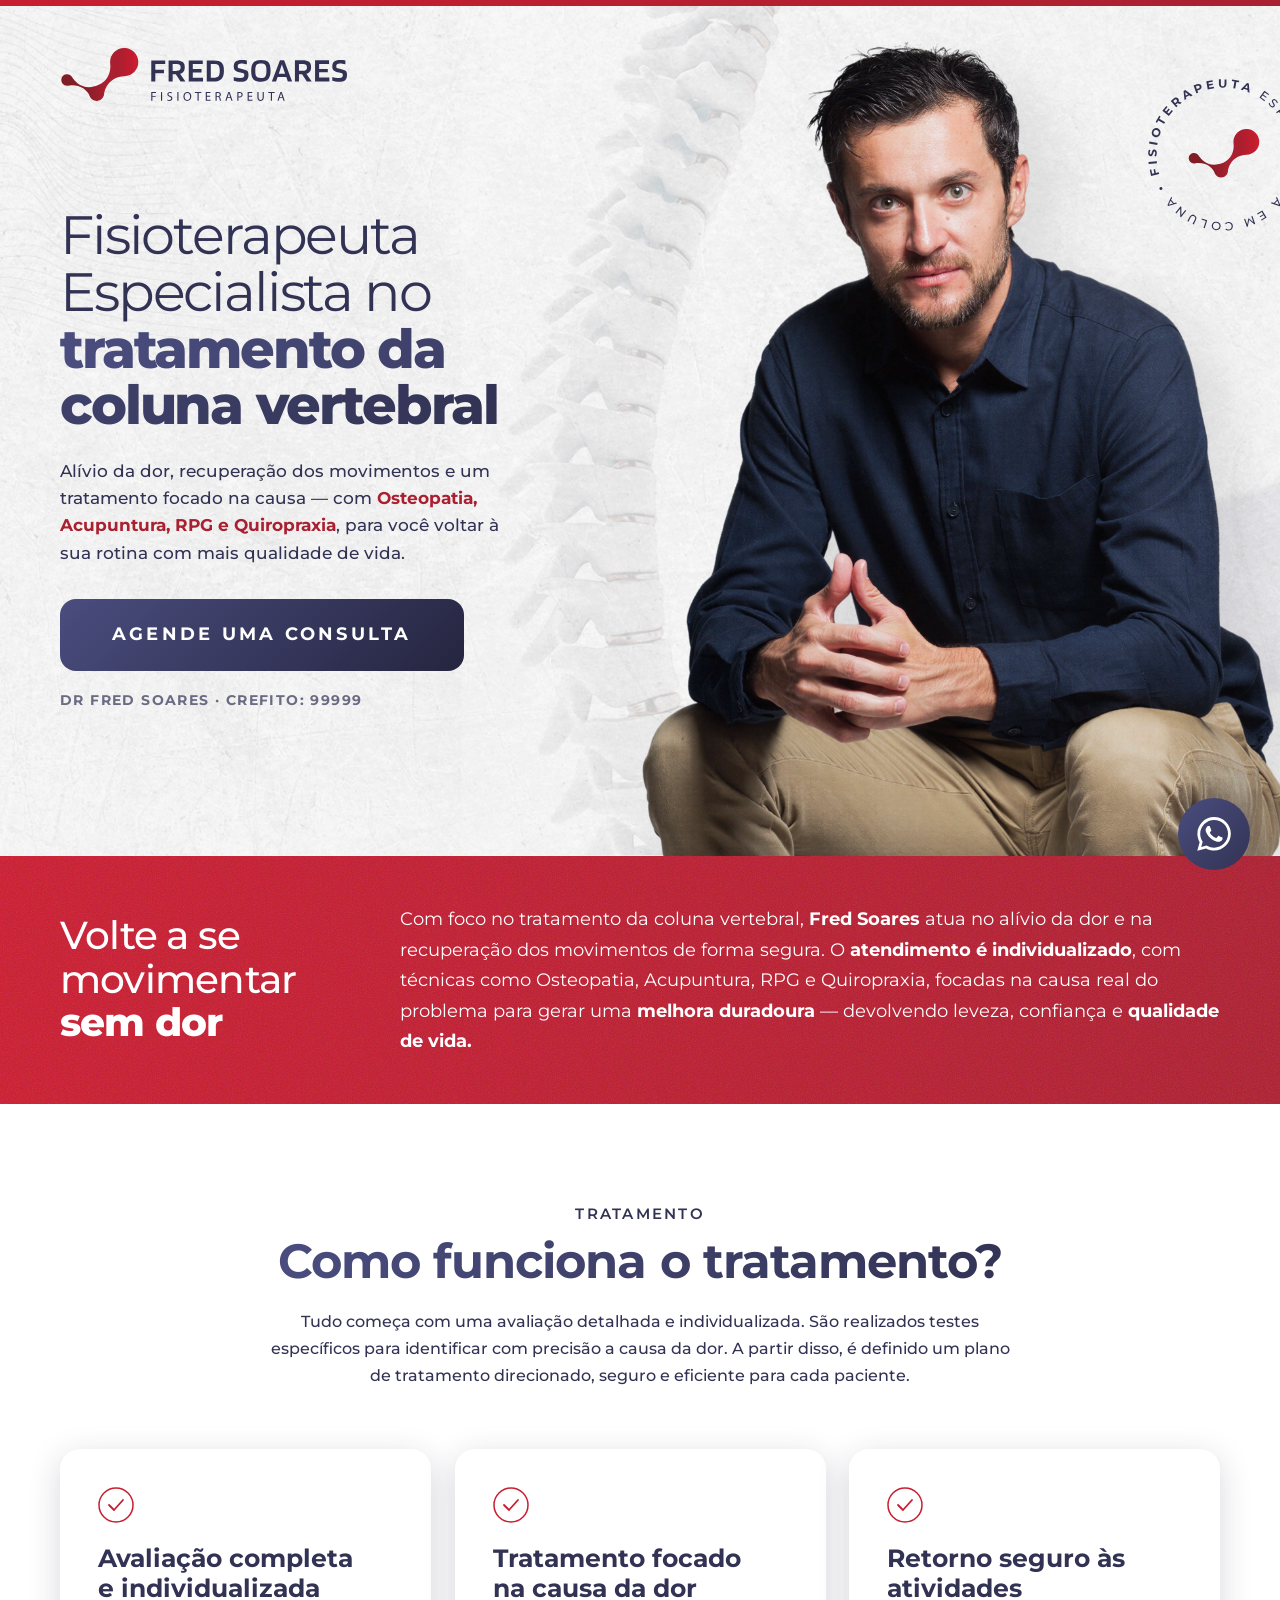
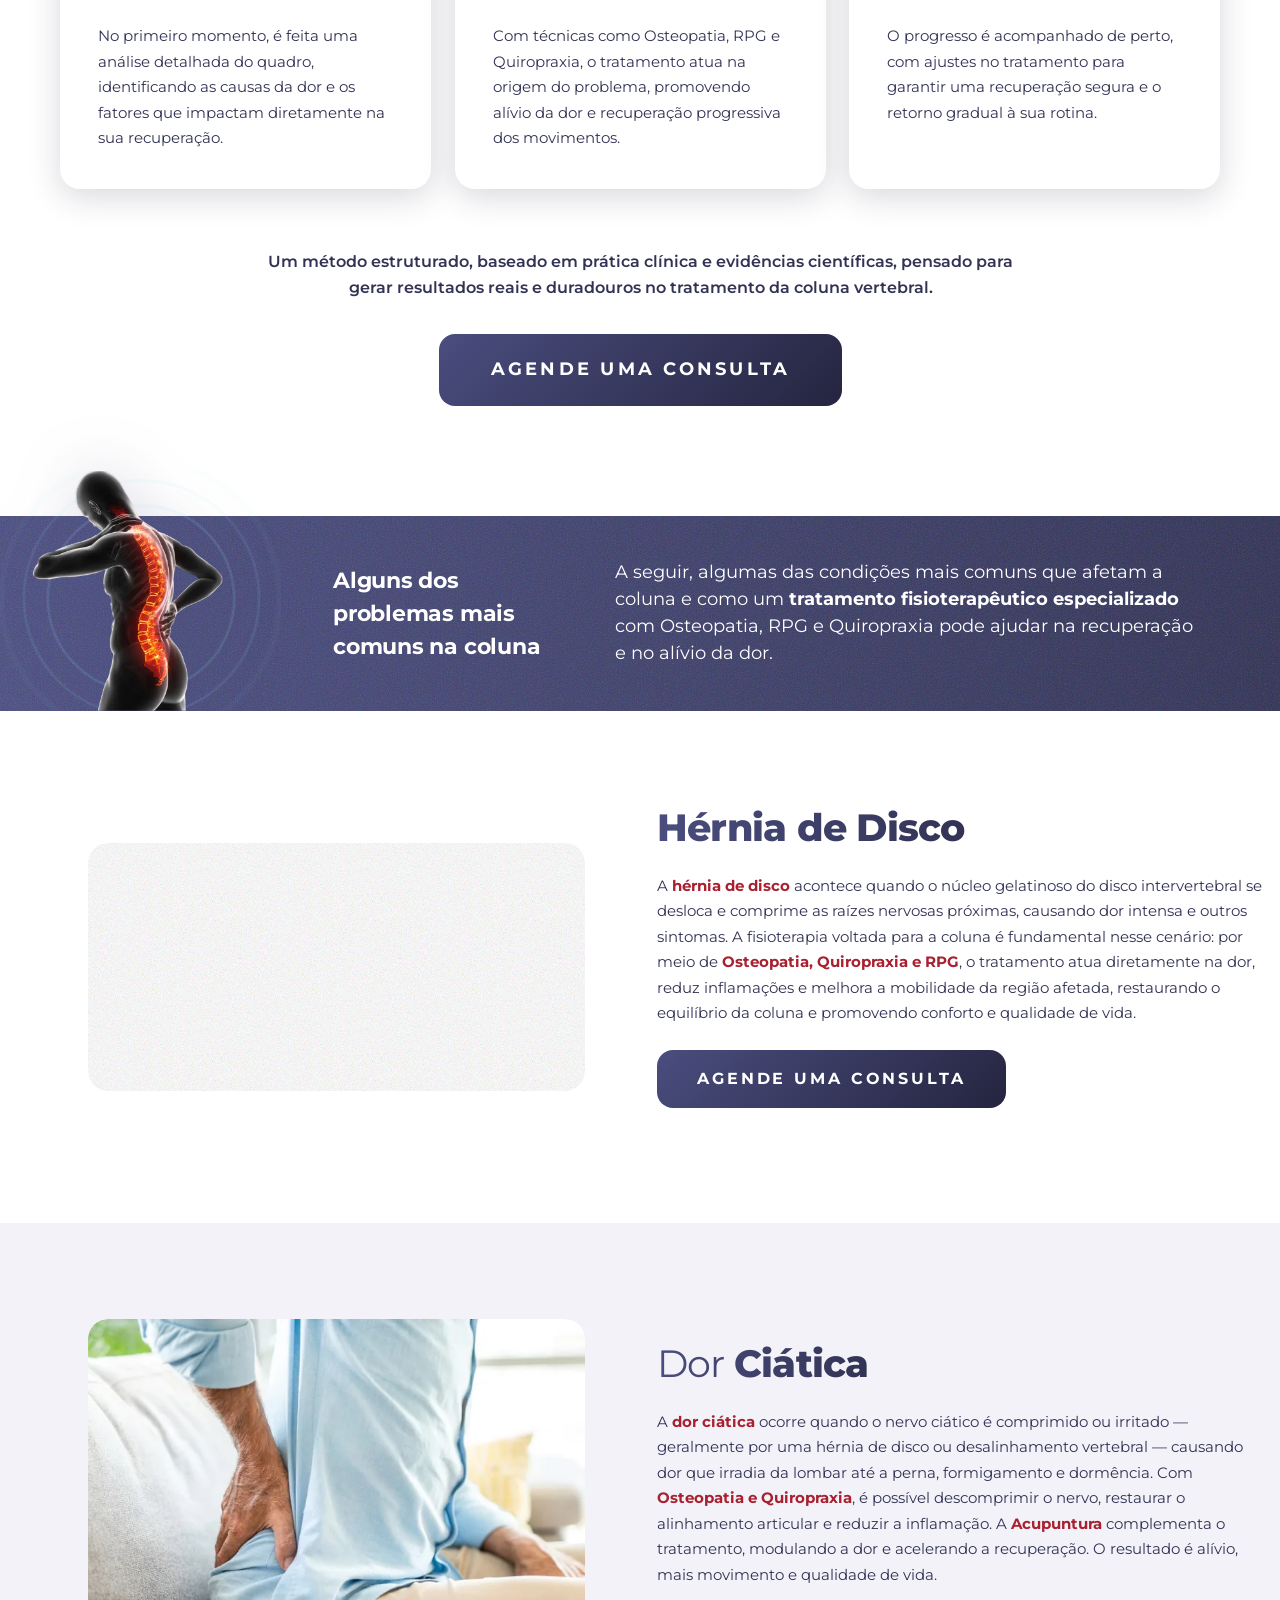
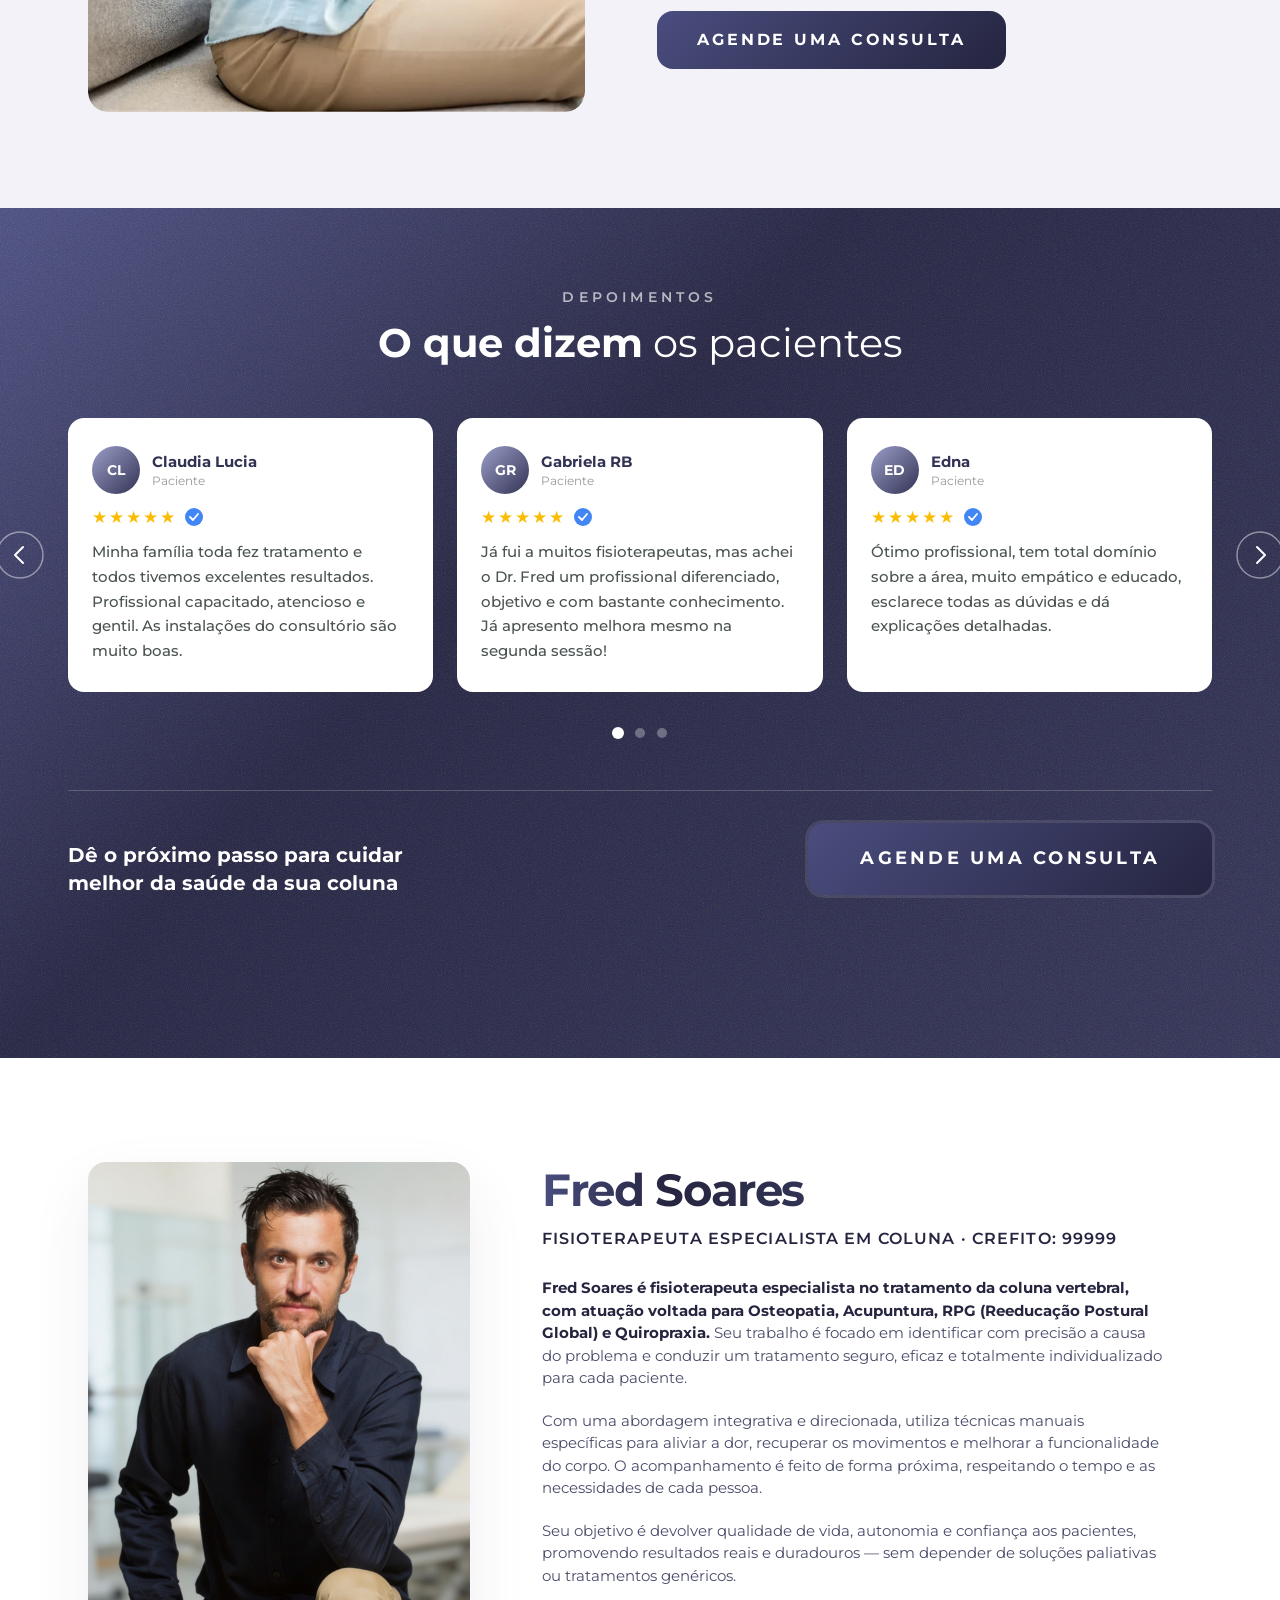
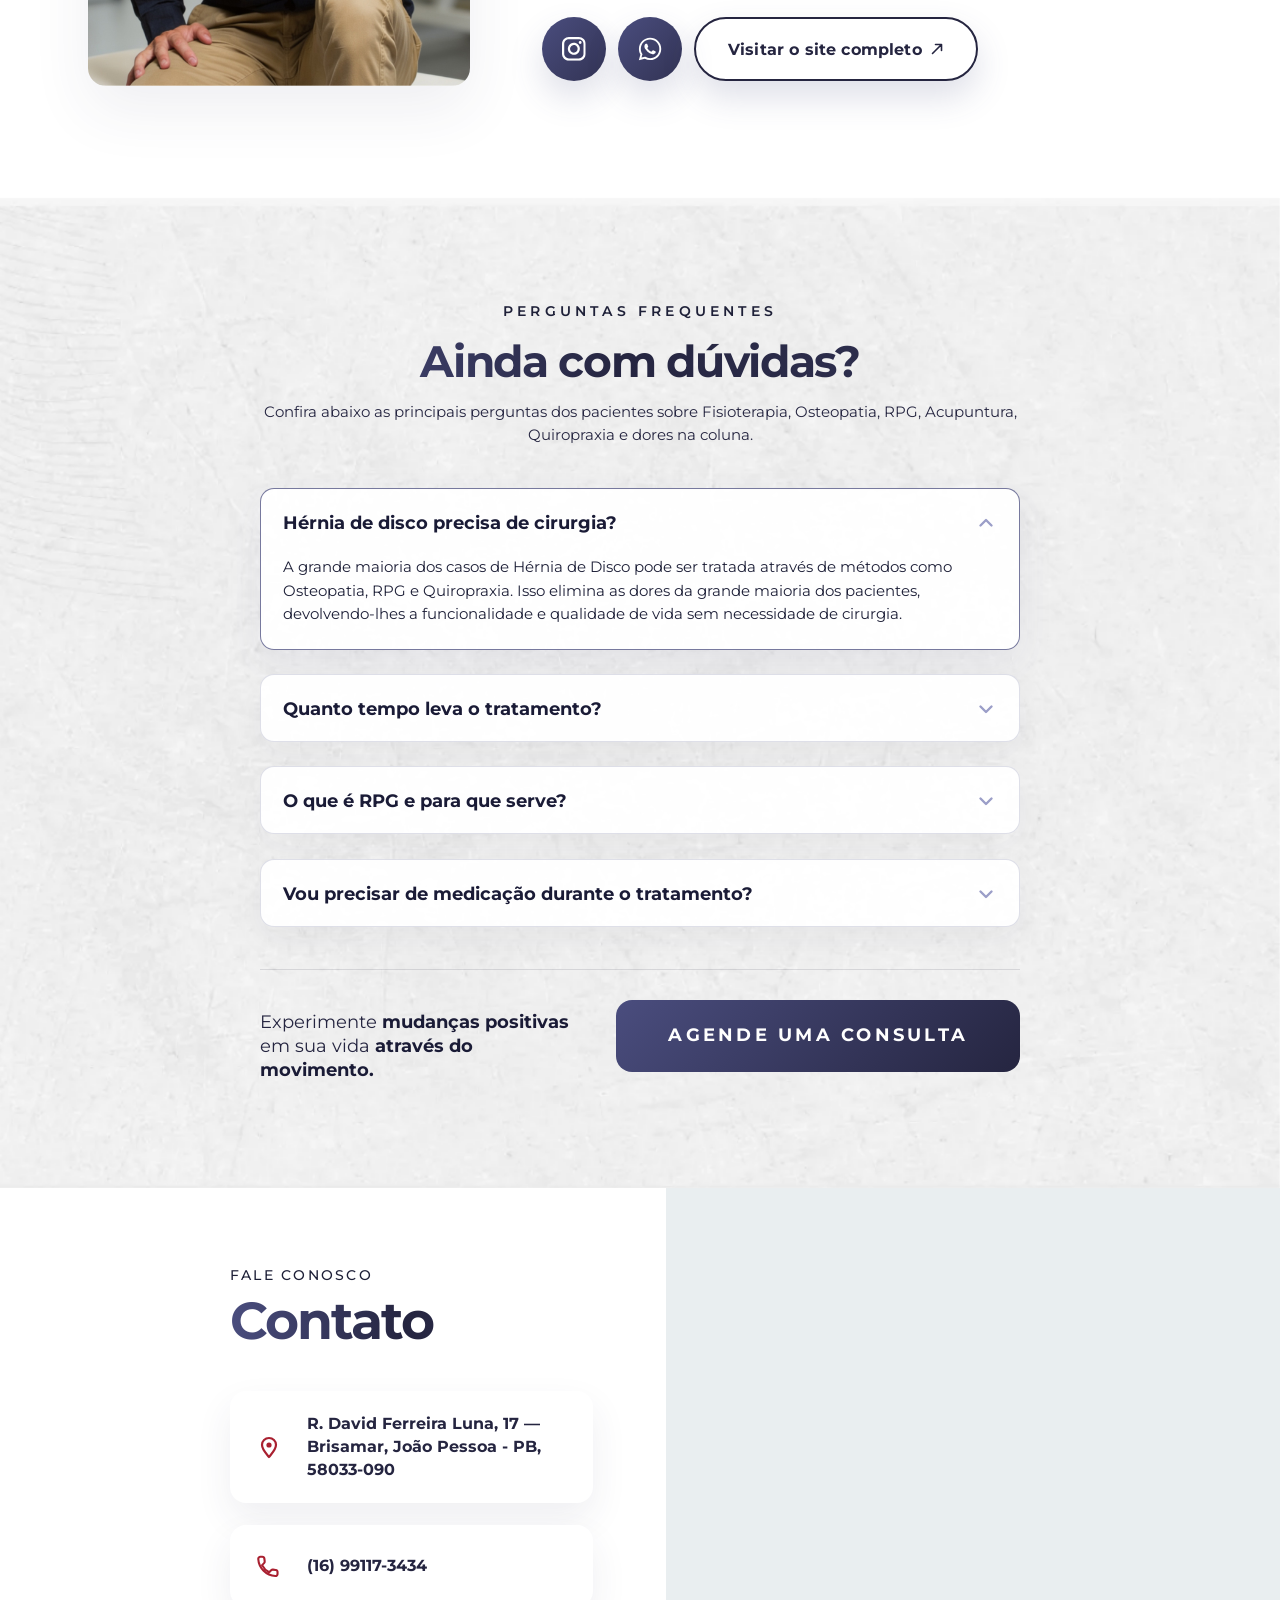
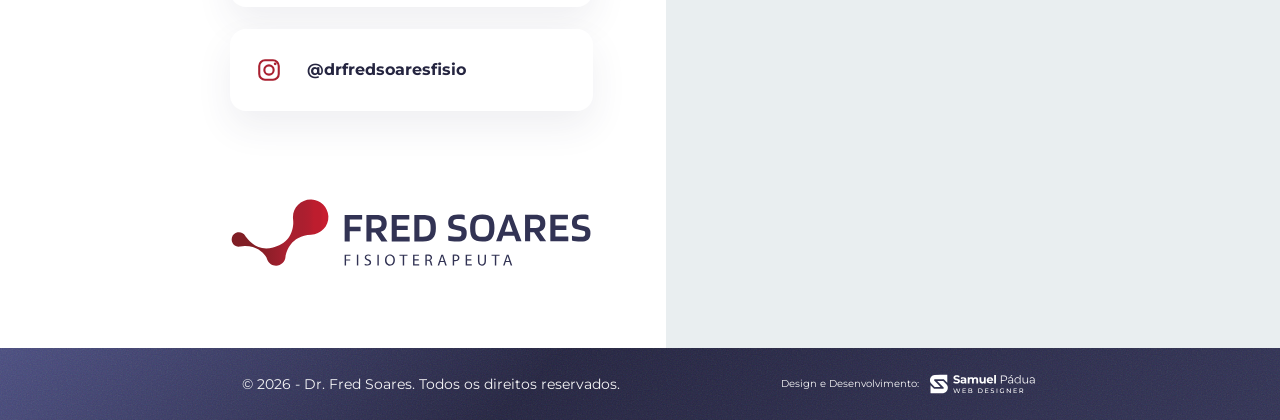
==== commit febc5c0d: "feat: remover card 'Visitar site' e adicionar Instagram do Dr. Fred - Remove card 'Visite meu Site' " ====
--- a/index.html
+++ b/index.html
@@ -35,7 +35,7 @@
             "addressCountry": "BR"
           },
           "sameAs": [
-            "https://www.instagram.com/[INSTAGRAM]/"
+            "https://www.instagram.com/drfredsoaresfisio/"
           ]
         },
         {
@@ -498,7 +498,7 @@
         </div>
 
         <div class="profile-socials" aria-label="Redes sociais de Fred Soares">
-          <a href="https://www.instagram.com/[INSTAGRAM]/" class="profile-social-btn" target="_blank" rel="noopener" aria-label="Instagram de Fred Soares">
+          <a href="https://www.instagram.com/drfredsoaresfisio/" class="profile-social-btn" target="_blank" rel="noopener" aria-label="Instagram de Fred Soares">
             <img src="ig-icon.svg" alt="" class="profile-social-icon" aria-hidden="true">
           </a>
 
@@ -627,7 +627,7 @@
             <span class="contact-card-text">(16) 99117-3434</span>
           </a>
 
-          <a href="https://www.instagram.com/[INSTAGRAM]/" class="contact-card" target="_blank" rel="noopener" aria-label="Abrir Instagram">
+          <a href="https://www.instagram.com/drfredsoaresfisio/" class="contact-card" target="_blank" rel="noopener" aria-label="Abrir Instagram">
             <span class="contact-card-icon" aria-hidden="true">
               <svg width="28" height="28" viewBox="0 0 28 28" fill="none" xmlns="http://www.w3.org/2000/svg">
                 <rect x="4.25" y="4.25" width="19.5" height="19.5" rx="5.75" stroke="currentColor" stroke-width="2.1"/>
@@ -635,7 +635,7 @@
                 <circle cx="20.2" cy="7.8" r="1.4" fill="currentColor"/>
               </svg>
             </span>
-            <span class="contact-card-text">@[INSTAGRAM]</span>
+            <span class="contact-card-text">@drfredsoaresfisio</span>
           </a>
         </div>
 
--- a/style.css
+++ b/style.css
@@ -3,19 +3,19 @@
 
 :root {
   --dark:       #323354;
-  --primary:    #A92030;
-  --teal:       #F5B8BF;
+  --primary:    #323354;
+  --teal:       #9B9EC8;
   --white:      #FFFFFF;
-  --gray-bg:    #F6F2F3;
-  --grad-start: #C71E30;
-  --grad-end:   #A92030;
-  --gradient:   linear-gradient(to right, #C71E30, #A92030);
+  --gray-bg:    #F2F2F8;
+  --grad-start: #4A4D7E;
+  --grad-end:   #323354;
+  --gradient:   linear-gradient(to right, #4A4D7E, #323354);
 }
 
 html { scroll-behavior: smooth; overflow-x: hidden; }
 
 html {
-  scrollbar-color: #C71E30 rgba(169, 32, 48, 0.12);
+  scrollbar-color: #4A4D7E rgba(50, 51, 84, 0.12);
   scrollbar-width: thin;
 }
 
@@ -31,17 +31,17 @@
 }
 
 body::-webkit-scrollbar-track {
-  background: rgba(169, 32, 48, 0.08);
+  background: rgba(50, 51, 84, 0.08);
 }
 
 body::-webkit-scrollbar-thumb {
-  background: linear-gradient(180deg, #F5B8BF 0%, #C71E30 100%);
+  background: linear-gradient(180deg, #9B9EC8 0%, #4A4D7E 100%);
   border-radius: 999px;
   border: 2px solid rgba(255, 255, 255, 0.75);
 }
 
 body::-webkit-scrollbar-thumb:hover {
-  background: linear-gradient(180deg, #E07880 0%, #D04050 100%);
+  background: linear-gradient(180deg, #7B7FAA 0%, #3A3E6E 100%);
 }
 
 /* ===== SCROLL REVEAL ===== */
@@ -104,7 +104,7 @@
 /* ===== TOP BAR ===== */
 .top-bar {
   height: 6px;
-  background: var(--gradient);
+  background: linear-gradient(to right, #C71E30, #A92030);
   width: 100%;
 }
 
@@ -121,7 +121,6 @@
   position: absolute;
   inset: 0;
   background-image: url('bg-hero.jpg');
-  background-image: image-set(url('bg-hero.webp') type('image/webp'), url('bg-hero.jpg') type('image/jpeg'));
   background-size: cover;
   background-position: center;
   z-index: 0;
@@ -168,7 +167,7 @@
 }
 
 .hero-left h1 {
-  font-size: 61px;
+  font-size: 54px;
   font-weight: 500;
   line-height: 1.05;
   letter-spacing: -0.04em;
@@ -201,13 +200,13 @@
 
 .subtext-highlight {
   font-weight: 700;
-  color: #8C1E28;
+  color: #A92030;
 }
 
 .btn-cta {
   display: inline-flex;
   align-items: center;
-  background: linear-gradient(135deg, #C71E30, #8C1E28, #A92030, #8C1E28, #C71E30);
+  background: linear-gradient(135deg, #4A4D7E, #252540, #323354, #252540, #4A4D7E);
   background-size: 400% 400%;
   animation: cta-gradient 10s linear infinite;
   overflow: hidden;
@@ -487,7 +486,7 @@
   background: var(--white);
   border-radius: 20px;
   padding: 36px;
-  box-shadow: 0 8px 32px 0 rgba(127, 30, 37, 0.18);
+  box-shadow: 0 8px 32px 0 rgba(37, 37, 64, 0.18);
   border: 2px solid transparent;
   transition: border-color 0.3s ease, box-shadow 0.3s ease, transform 0.3s ease;
   display: flex;
@@ -496,7 +495,7 @@
 }
 
 .card:hover {
-  border-color: #F5D0D5;
+  border-color: #C8CAE8;
   box-shadow: none;
   transform: translateY(-4px);
 }
@@ -558,7 +557,7 @@
 .problems-block {
   position: relative;
   height: 195px;
-  background: linear-gradient(to right, #C71E30 0%, #A92030 100%);
+  background: linear-gradient(to right, #4A4D7E 0%, #323354 100%);
   overflow: visible;
   clip-path: inset(-400px 0 0 0); /* permite sangrar acima, clipa abaixo */
   z-index: 2;
@@ -602,7 +601,7 @@
   display: block;
   height: 240px;
   width: auto;
-  filter: drop-shadow(0 0 30px rgba(199, 30, 48, 0.2));
+  filter: drop-shadow(0 0 30px rgba(74, 77, 126, 0.2));
 }
 
 /* Headline */
@@ -772,9 +771,9 @@
 
 /* ===== WHATSAPP FLUTUANTE ===== */
 @keyframes wpp-pulse {
-  0%   { box-shadow: 0 0 0 0 rgba(199, 30, 48, 0.55), 0 0 0 0 rgba(199, 30, 48, 0.3); }
-  50%  { box-shadow: 0 0 0 14px rgba(199, 30, 48, 0.12), 0 0 0 28px rgba(199, 30, 48, 0.04); }
-  100% { box-shadow: 0 0 0 0 rgba(199, 30, 48, 0), 0 0 0 0 rgba(199, 30, 48, 0); }
+  0%   { box-shadow: 0 0 0 0 rgba(74, 77, 126, 0.55), 0 0 0 0 rgba(74, 77, 126, 0.3); }
+  50%  { box-shadow: 0 0 0 14px rgba(74, 77, 126, 0.12), 0 0 0 28px rgba(74, 77, 126, 0.04); }
+  100% { box-shadow: 0 0 0 0 rgba(74, 77, 126, 0), 0 0 0 0 rgba(74, 77, 126, 0); }
 }
 
 .whatsapp-float {
@@ -783,7 +782,7 @@
   right: 30px;
   width: 72px;
   height: 72px;
-  background: linear-gradient(135deg, #C71E30, #A92030);
+  background: linear-gradient(135deg, #4A4D7E, #323354);
   border-radius: 50%;
   display: flex;
   align-items: center;
@@ -797,7 +796,7 @@
 .whatsapp-float:hover {
   transform: scale(1.05);
   animation: none;
-  box-shadow: 0 6px 28px rgba(169, 32, 48, 0.5);
+  box-shadow: 0 6px 28px rgba(50, 51, 84, 0.5);
 }
 
 .whatsapp-float:hover .wpp-badge {
@@ -821,14 +820,14 @@
   transform: translateY(-50%) translateX(10px) scale(0.92);
   white-space: nowrap;
   background: #ffffff;
-  color: #A92030;
+  color: #323354;
   font-family: 'Montserrat', sans-serif;
   font-size: 13px;
   font-weight: 700;
   letter-spacing: 0.02em;
   padding: 10px 18px;
   border-radius: 50px;
-  box-shadow: 0 4px 20px rgba(169, 32, 48, 0.18), 0 1px 4px rgba(0,0,0,0.08);
+  box-shadow: 0 4px 20px rgba(50, 51, 84, 0.18), 0 1px 4px rgba(0,0,0,0.08);
   opacity: 0;
   pointer-events: none;
   transition: opacity 0.22s ease, transform 0.22s ease;
@@ -850,7 +849,7 @@
 /* ===== REVIEWS BLOCK ===== */
 .reviews-block {
   position: relative;
-  background: linear-gradient(135deg, #C71E30 0%, #8C1E28 40%, #A92030 100%);
+  background: linear-gradient(135deg, #4A4D7E 0%, #252540 40%, #323354 100%);
   min-height: 850px;
   padding: 80px 0 72px;
   display: flex;
@@ -943,7 +942,7 @@
   width: 48px;
   height: 48px;
   border-radius: 50%;
-  background: linear-gradient(135deg, #F5B8BF, #A92030);
+  background: linear-gradient(135deg, #9B9EC8, #323354);
   display: flex;
   align-items: center;
   justify-content: center;
@@ -1132,7 +1131,7 @@
 }
 
 .condition-block--gray {
-  background: #F6F2F3;
+  background: #F2F2F8;
 }
 
 .condition-media {
@@ -1187,7 +1186,7 @@
   font-weight: 400;
   line-height: 1.1;
   letter-spacing: -0.02em;
-  background: linear-gradient(to right, #C71E30, #A92030);
+  background: linear-gradient(to right, #4A4D7E, #323354);
   -webkit-background-clip: text;
   -webkit-text-fill-color: transparent;
   background-clip: text;
@@ -1205,7 +1204,7 @@
 }
 
 .condition-body strong {
-  color: #8C1E28;
+  color: #A92030;
 }
 
 /* ===== RESPONSIVE: CONDITION BLOCK ===== */
@@ -1260,7 +1259,7 @@
   display: block;
   border-radius: 18px;
   object-fit: cover;
-  box-shadow: 0 24px 60px rgba(169, 32, 48, 0.08);
+  box-shadow: 0 24px 60px rgba(50, 51, 84, 0.08);
 }
 
 .profile-content {
@@ -1276,7 +1275,7 @@
   line-height: 1.06;
   letter-spacing: -0.03em;
   margin-bottom: 14px;
-  background: linear-gradient(90deg, #C71E30 0%, #8C1E28 48%, #A92030 100%);
+  background: linear-gradient(90deg, #4A4D7E 0%, #252540 48%, #323354 100%);
   -webkit-background-clip: text;
   -webkit-text-fill-color: transparent;
   background-clip: text;
@@ -1287,7 +1286,7 @@
   font-weight: 600;
   line-height: 1.35;
   letter-spacing: 0.07em;
-  color: #8C1E28;
+  color: #252540;
   margin-bottom: 28px;
 }
 
@@ -1302,12 +1301,12 @@
   font-size: 15px;
   font-weight: 400;
   line-height: 1.5;
-  color: #8A4A50;
+  color: #4A4D6A;
 }
 
 .profile-body strong {
   font-weight: 700;
-  color: #7A2428;
+  color: #252540;
 }
 
 .profile-socials {
@@ -1321,18 +1320,18 @@
   width: 64px;
   height: 64px;
   border-radius: 50%;
-  background: linear-gradient(135deg, #C71E30 0%, #A92030 100%);
+  background: linear-gradient(135deg, #4A4D7E 0%, #323354 100%);
   display: inline-flex;
   align-items: center;
   justify-content: center;
   text-decoration: none;
-  box-shadow: 0 16px 34px rgba(199, 30, 48, 0.18);
+  box-shadow: 0 16px 34px rgba(74, 77, 126, 0.18);
   transition: transform 0.22s ease, box-shadow 0.22s ease;
 }
 
 .profile-social-btn:hover {
   transform: translateY(-2px);
-  box-shadow: 0 20px 40px rgba(199, 30, 48, 0.24);
+  box-shadow: 0 20px 40px rgba(74, 77, 126, 0.24);
 }
 
 .profile-social-btn--cv {
@@ -1342,11 +1341,11 @@
   gap: 8px;
   font-size: 16px;
   font-weight: 700;
-  color: #8C1E28;
+  color: #252540;
   white-space: nowrap;
   letter-spacing: 0.01em;
   background: transparent;
-  border: 2px solid #8C1E28;
+  border: 2px solid #252540;
   transition: background 0.22s ease, color 0.22s ease, transform 0.22s ease, box-shadow 0.22s ease;
 }
 
@@ -1465,7 +1464,7 @@
   font-weight: 600;
   letter-spacing: 0.3em;
   text-transform: uppercase;
-  color: #7F1E25;
+  color: #1E2038;
   margin-bottom: 18px;
 }
 
@@ -1475,7 +1474,7 @@
   line-height: 1.08;
   letter-spacing: -0.03em;
   margin-bottom: 14px;
-  background: linear-gradient(90deg, #C71E30 0%, #8C1E28 48%, #A92030 100%);
+  background: linear-gradient(90deg, #4A4D7E 0%, #252540 48%, #323354 100%);
   -webkit-background-clip: text;
   -webkit-text-fill-color: transparent;
   background-clip: text;
@@ -1486,7 +1485,7 @@
   font-size: 15px;
   font-weight: 400;
   line-height: 1.55;
-  color: #8C1E28;
+  color: #252540;
 }
 
 .faq-list {
@@ -1499,16 +1498,16 @@
 
 .faq-item {
   background: rgba(255, 255, 255, 0.94);
-  border: 1px solid rgba(199, 30, 48, 0.18);
+  border: 1px solid rgba(74, 77, 126, 0.18);
   border-radius: 14px;
-  box-shadow: 0 12px 32px rgba(100, 24, 30, 0.05);
+  box-shadow: 0 12px 32px rgba(30, 30, 55, 0.05);
   overflow: hidden;
   transition: border-color 0.22s ease, box-shadow 0.22s ease;
 }
 
 .faq-item.is-open {
-  border-color: rgba(199, 30, 48, 0.75);
-  box-shadow: 0 14px 36px rgba(199, 30, 48, 0.08);
+  border-color: rgba(74, 77, 126, 0.75);
+  box-shadow: 0 14px 36px rgba(74, 77, 126, 0.08);
 }
 
 .faq-question {
@@ -1526,11 +1525,11 @@
   font-size: 18px;
   font-weight: 700;
   line-height: 1.35;
-  color: #6B1820;
+  color: #1A1B36;
 }
 
 .faq-icon {
-  color: #E8A0A8;
+  color: #9B9EC8;
   flex-shrink: 0;
   display: inline-flex;
   align-items: center;
@@ -1562,7 +1561,7 @@
   font-size: 15px;
   font-weight: 400;
   line-height: 1.55;
-  color: #7F1E25;
+  color: #1E2038;
 }
 
 .faq-footer {
@@ -1573,7 +1572,7 @@
 
 .faq-divider {
   height: 1px;
-  background: rgba(100, 24, 30, 0.12);
+  background: rgba(30, 30, 55, 0.12);
   margin-bottom: 30px;
 }
 
@@ -1589,14 +1588,14 @@
   font-size: 18px;
   font-weight: 400;
   line-height: 1.35;
-  color: #8C1E28;
+  color: #252540;
   max-width: 360px;
   flex: 0 1 360px;
 }
 
 .faq-cta-text strong {
   font-weight: 700;
-  color: #6B1820;
+  color: #1A1B36;
 }
 
 .faq-footer .btn-cta {
@@ -1720,7 +1719,7 @@
   font-weight: 500;
   letter-spacing: 0.16em;
   text-transform: uppercase;
-  color: #7F1E25;
+  color: #1E2038;
   margin-bottom: 10px;
 }
 
@@ -1729,7 +1728,7 @@
   font-weight: 700;
   line-height: 1.02;
   letter-spacing: -0.04em;
-  background: linear-gradient(90deg, #C71E30 0%, #8C1E28 48%, #A92030 100%);
+  background: linear-gradient(90deg, #4A4D7E 0%, #252540 48%, #323354 100%);
   -webkit-background-clip: text;
   -webkit-text-fill-color: transparent;
   background-clip: text;
@@ -1752,7 +1751,7 @@
   gap: 18px;
   min-height: 78px;
   text-decoration: none;
-  color: #7A2428;
+  color: #252540;
   box-shadow: 0 16px 36px rgba(50, 51, 84, 0.08);
   transition: transform 0.22s ease, box-shadow 0.22s ease, border-color 0.22s ease;
   border: 1.5px solid transparent;
@@ -1761,7 +1760,7 @@
 .contact-card:hover {
   transform: translateY(-2px);
   box-shadow: none;
-  border-color: rgba(199, 30, 48, 0.75);
+  border-color: rgba(74, 77, 126, 0.75);
 }
 
 .contact-card-icon {
@@ -1787,7 +1786,7 @@
   font-size: 16px;
   font-weight: 700;
   line-height: 1.45;
-  color: #7A2428;
+  color: #252540;
   max-width: 420px;
 }
 
@@ -1915,7 +1914,7 @@
 .site-footer {
   position: relative;
   min-height: 72px;
-  background: linear-gradient(135deg, #C71E30 0%, #8C1E28 42%, #A92030 100%);
+  background: linear-gradient(135deg, #4A4D7E 0%, #252540 42%, #323354 100%);
   overflow: hidden;
 }
 
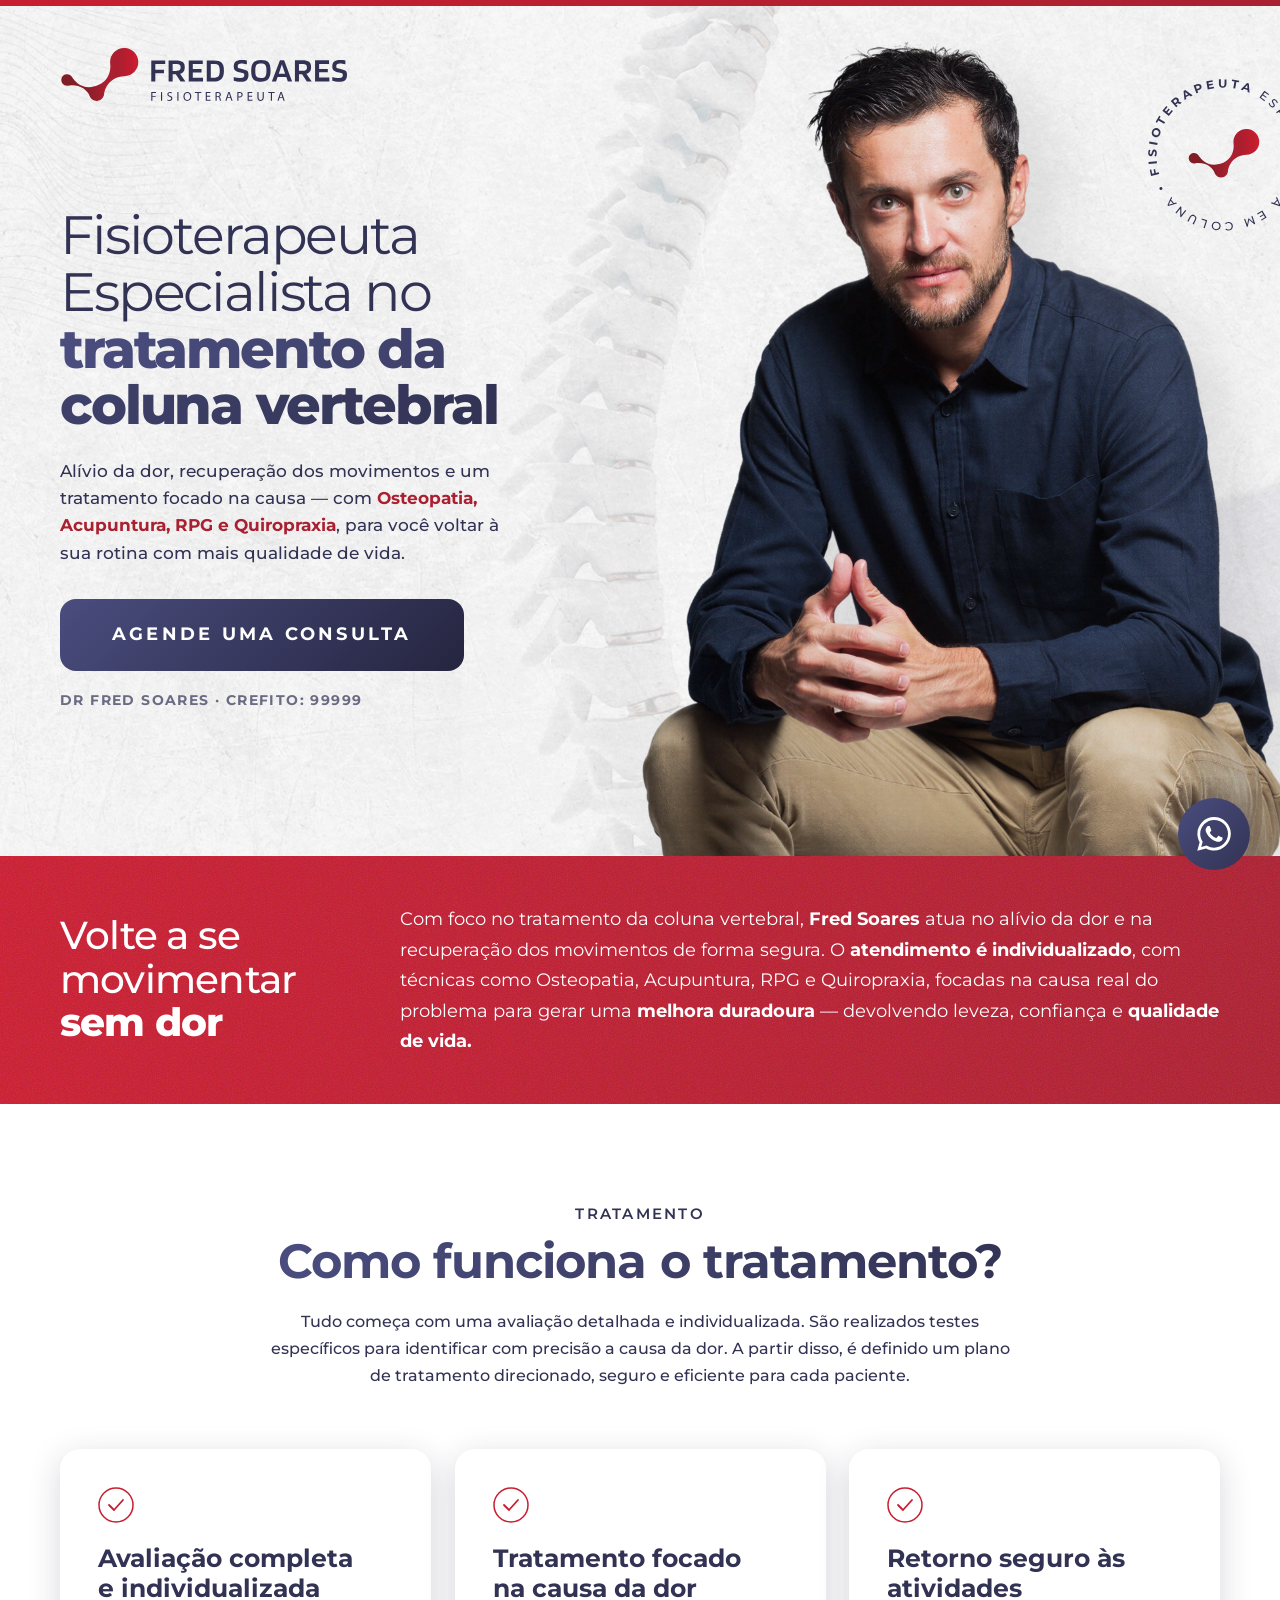
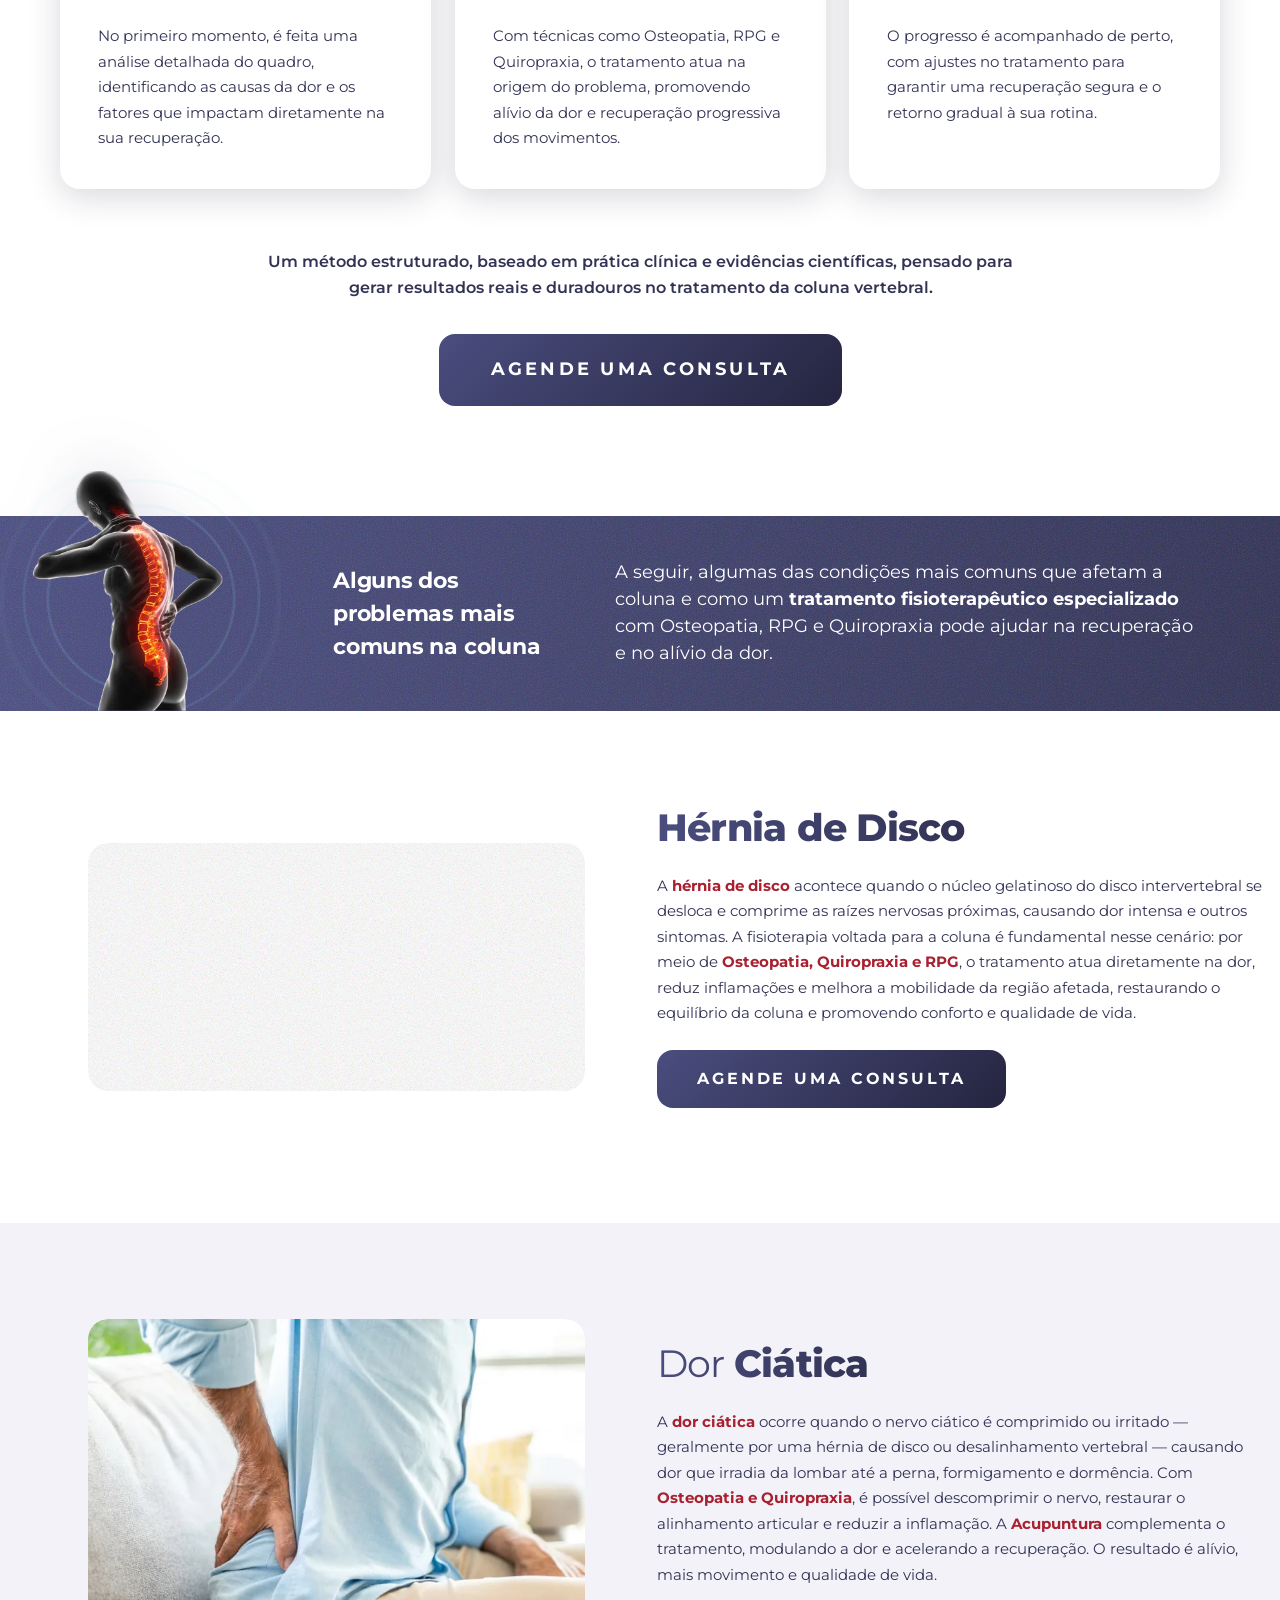
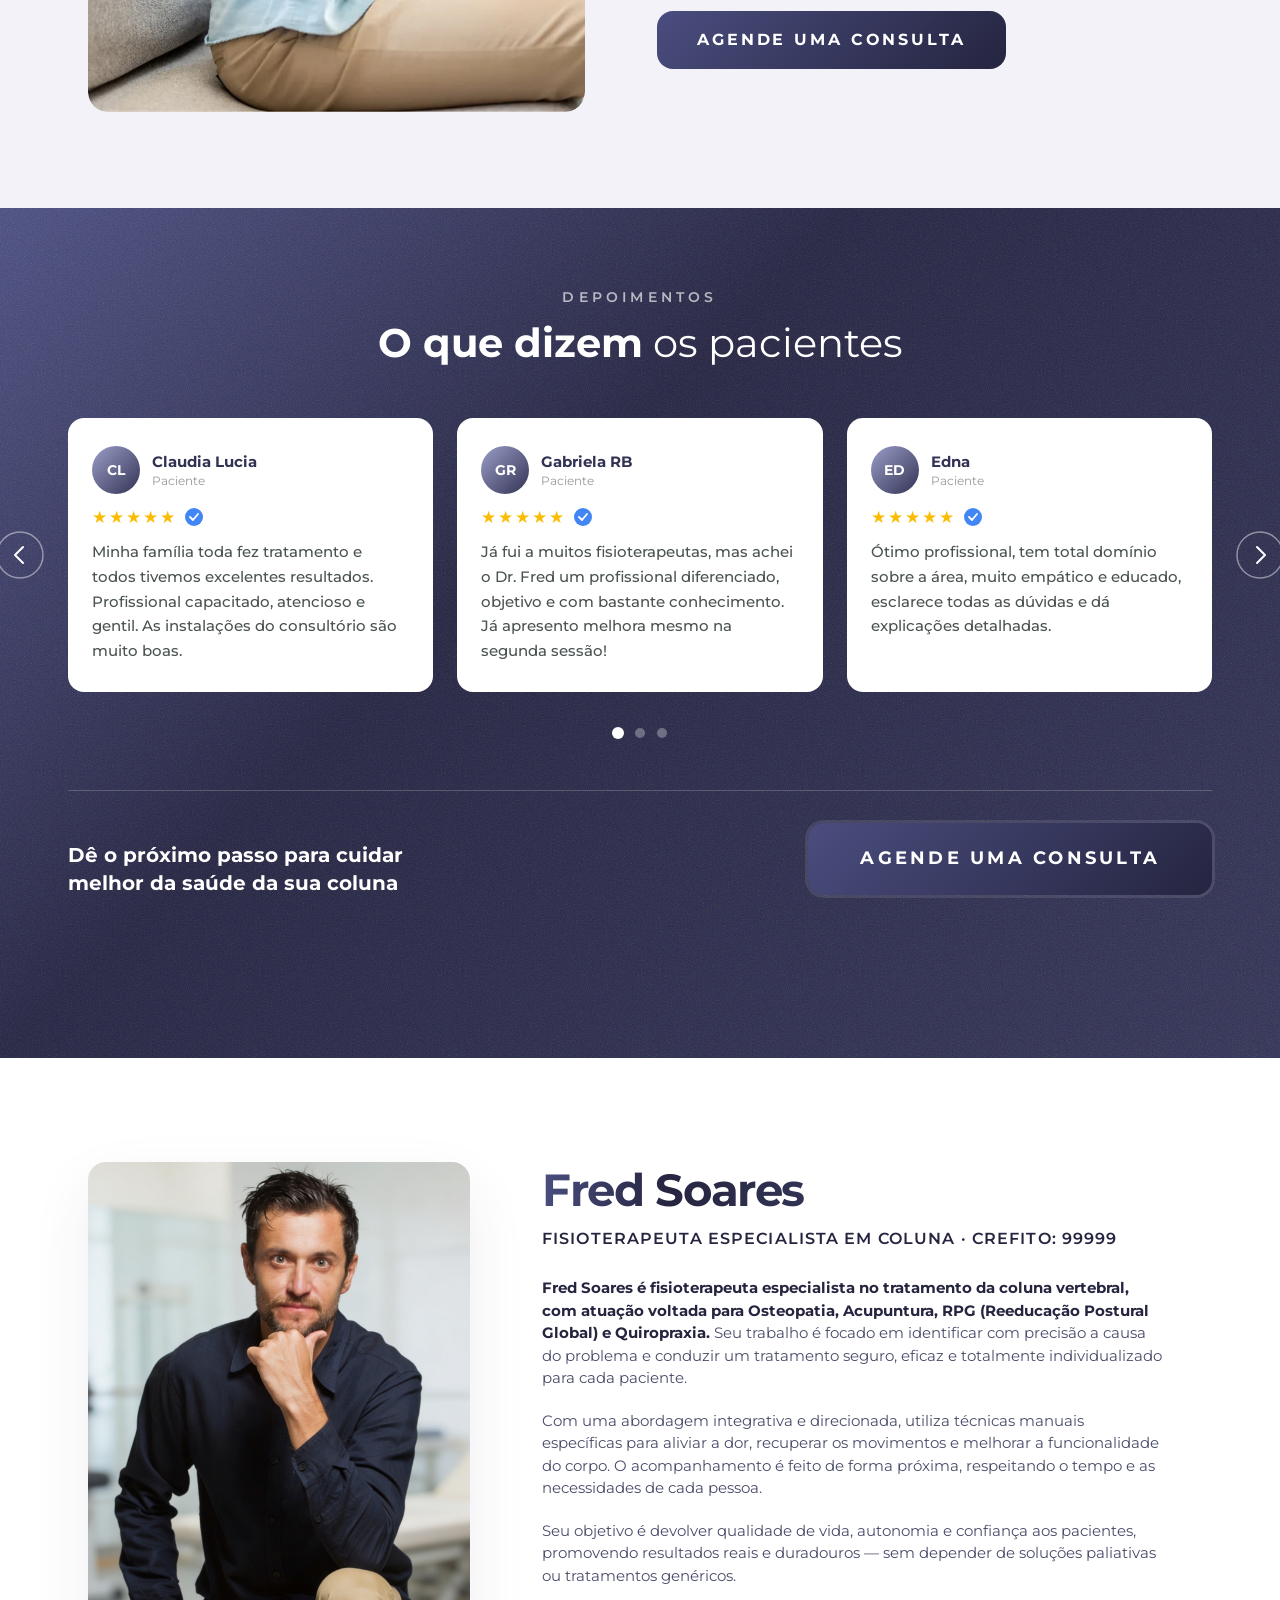
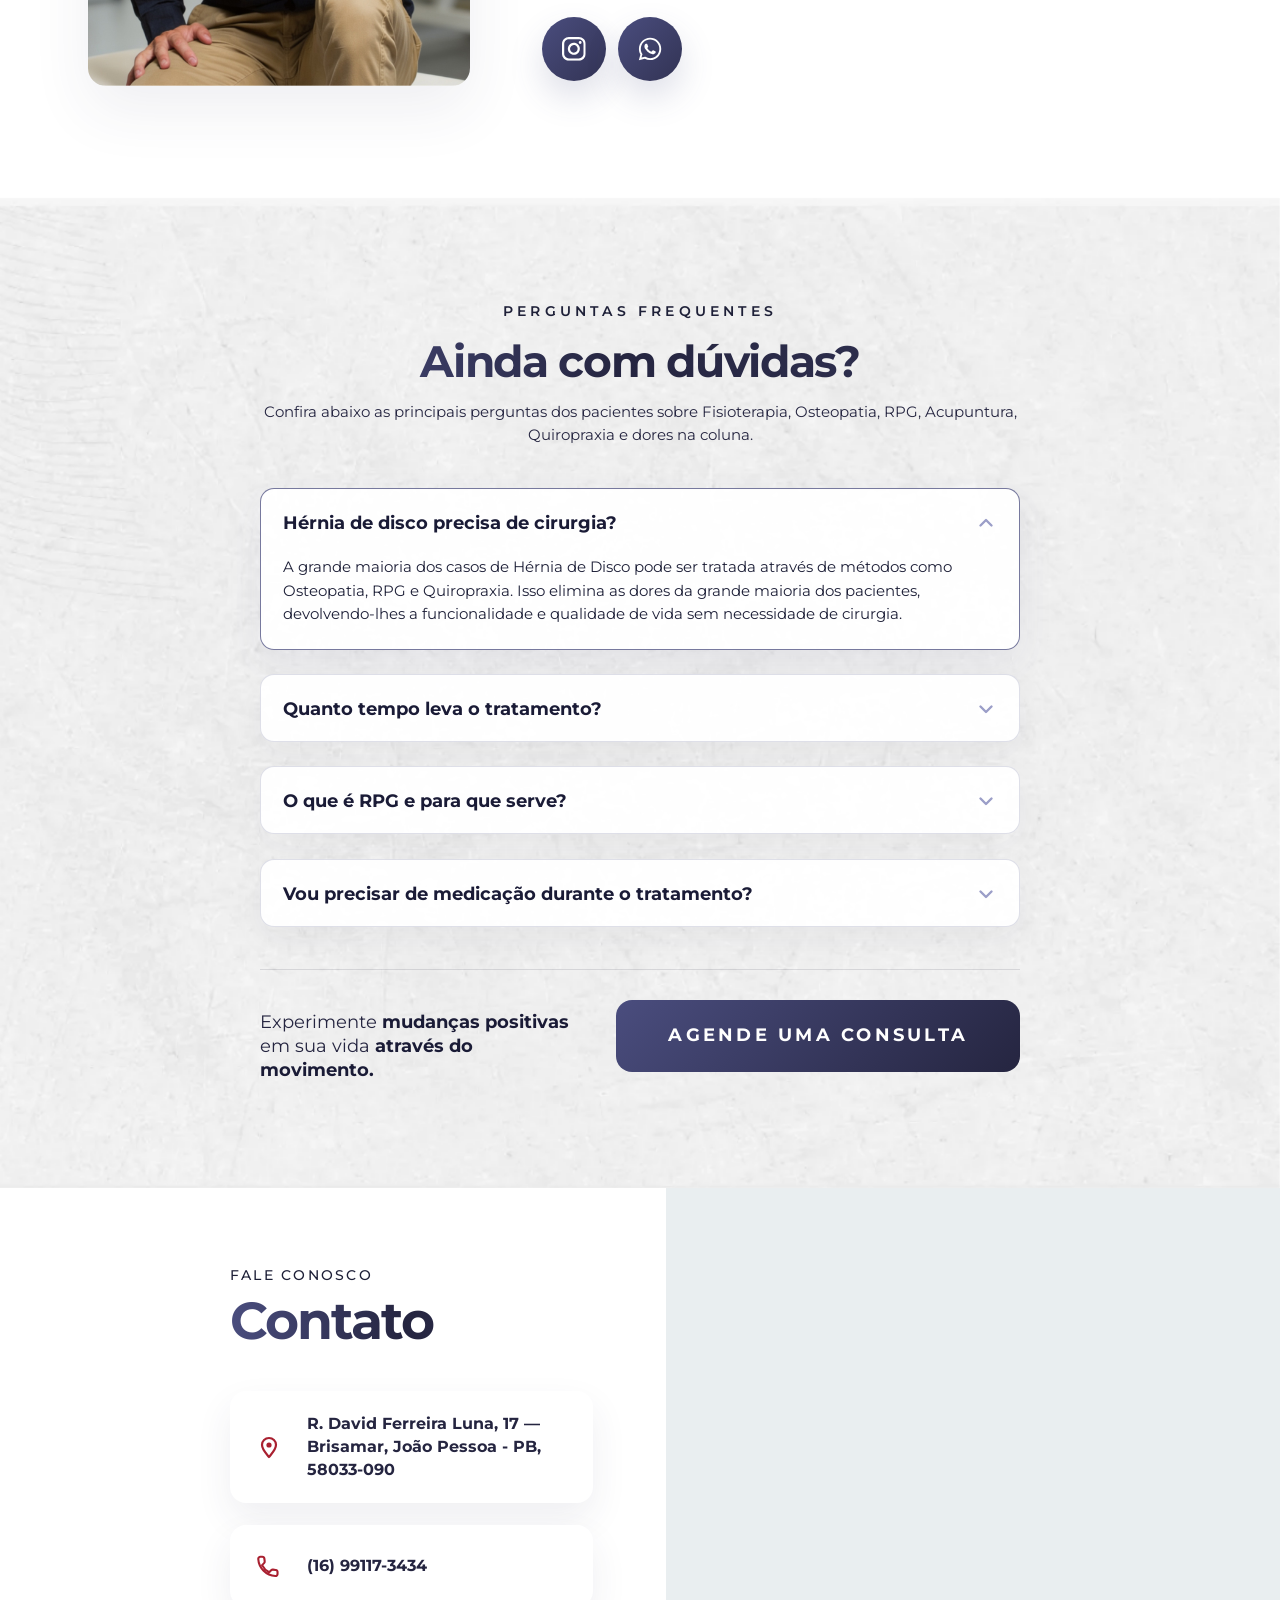
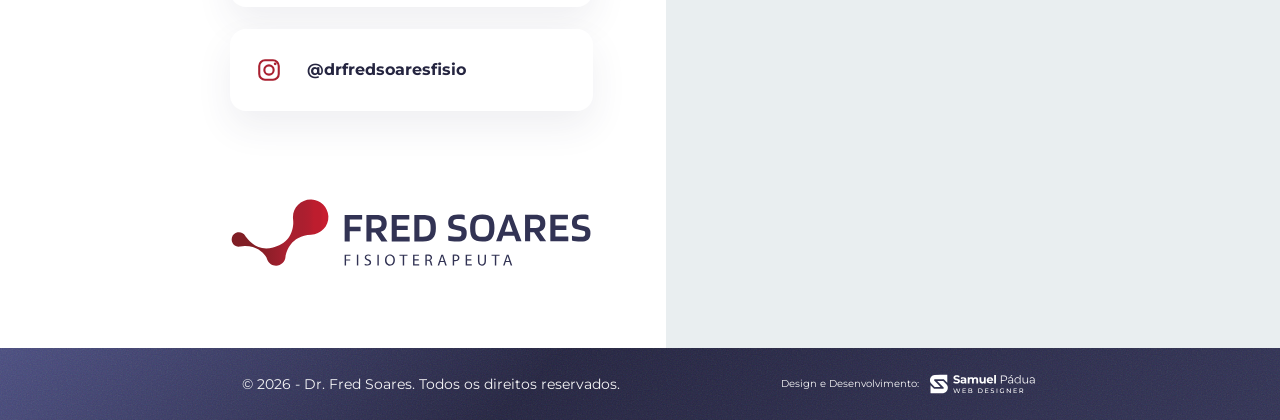
==== commit 3e869c6e: "fix: remover botao 'Visitar o site completo' do bloco de perfil Co-Authored-By: Claude Sonnet 4.6 <n" ====
--- a/index.html
+++ b/index.html
@@ -505,13 +505,6 @@
           <a href="https://wa.me/5516991173434" class="profile-social-btn" target="_blank" rel="noopener" aria-label="WhatsApp de Fred Soares">
             <img src="wpp-icon.svg" alt="" class="profile-social-icon" aria-hidden="true">
           </a>
-
-          <a href="https://fredericofisioterapia.com.br/" class="profile-social-btn profile-social-btn--cv" target="_blank" rel="noopener" aria-label="Visitar o site completo">
-            Visitar o site completo
-            <svg width="14" height="14" viewBox="0 0 14 14" fill="none" xmlns="http://www.w3.org/2000/svg" aria-hidden="true">
-              <path d="M2.5 11.5L11.5 2.5M11.5 2.5H5.5M11.5 2.5V8.5" stroke="currentColor" stroke-width="1.6" stroke-linecap="round" stroke-linejoin="round"/>
-            </svg>
-          </a>
         </div>
       </div>
     </div>
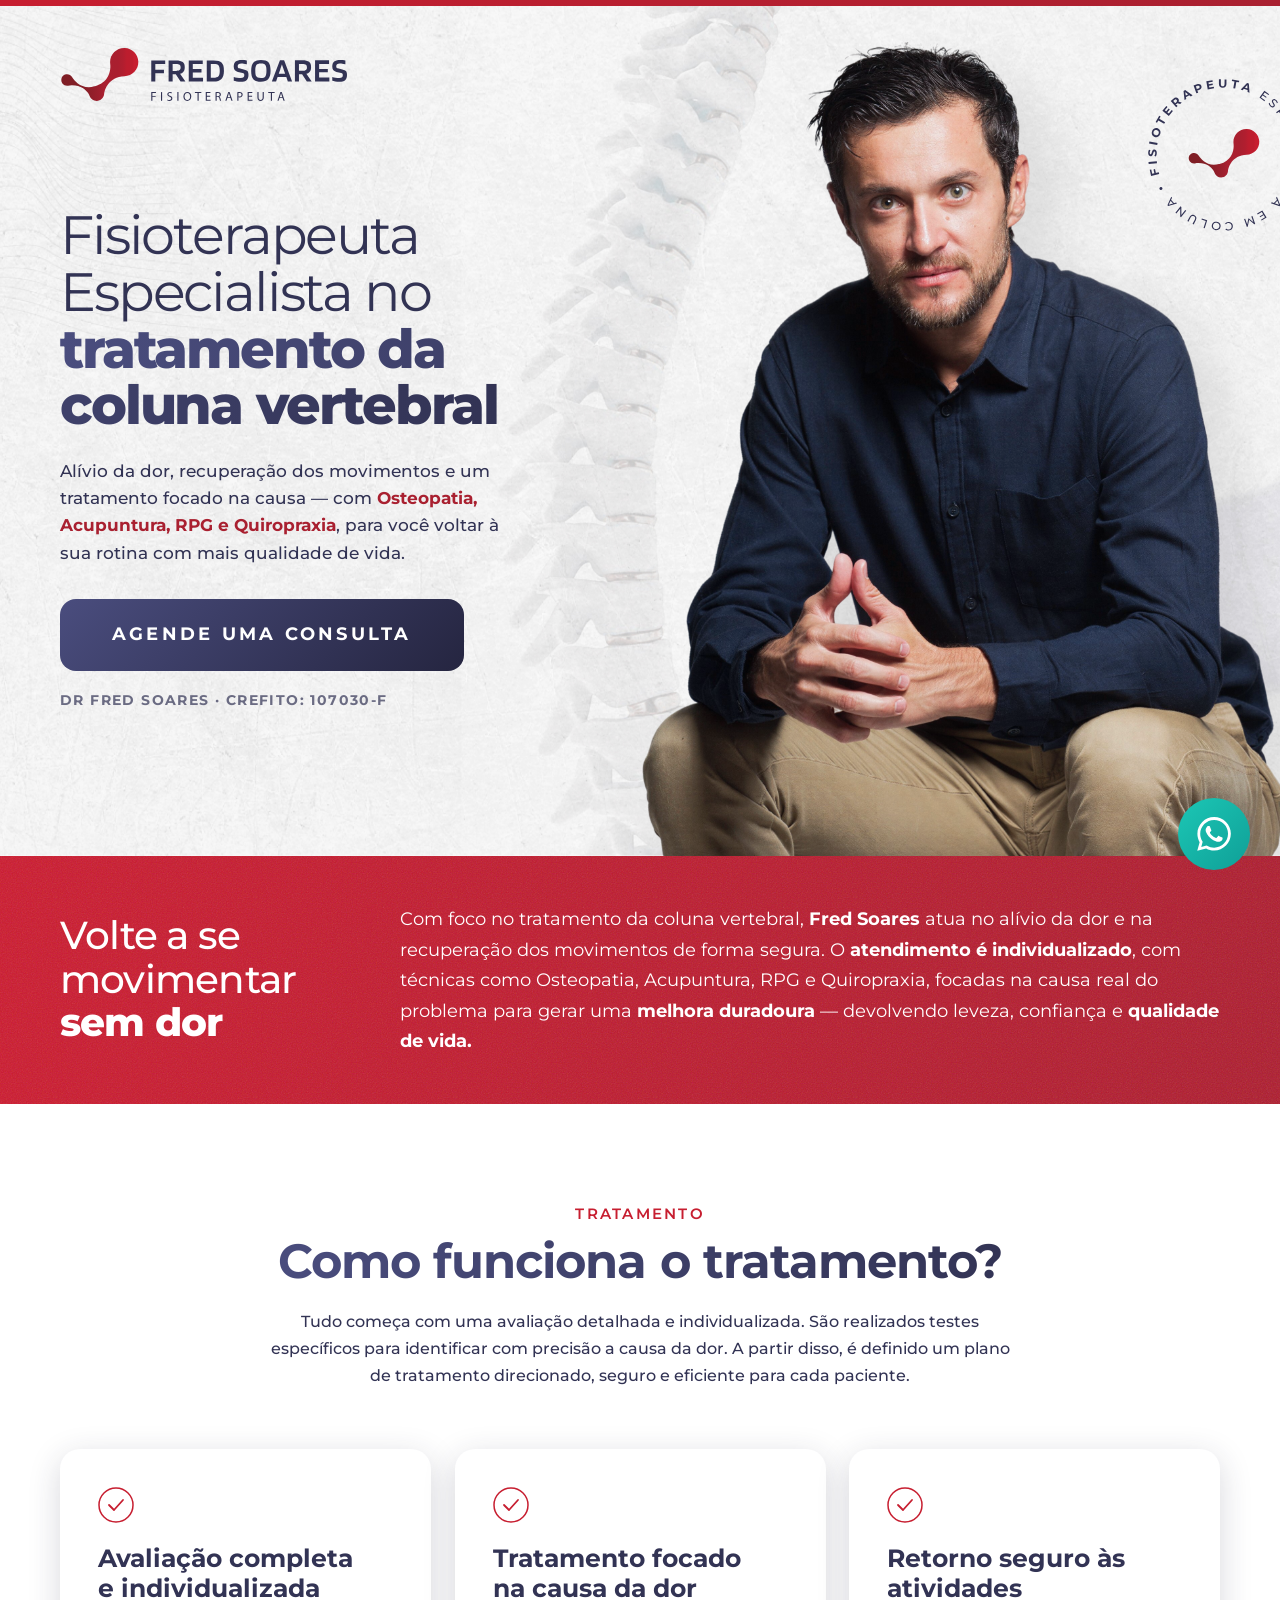
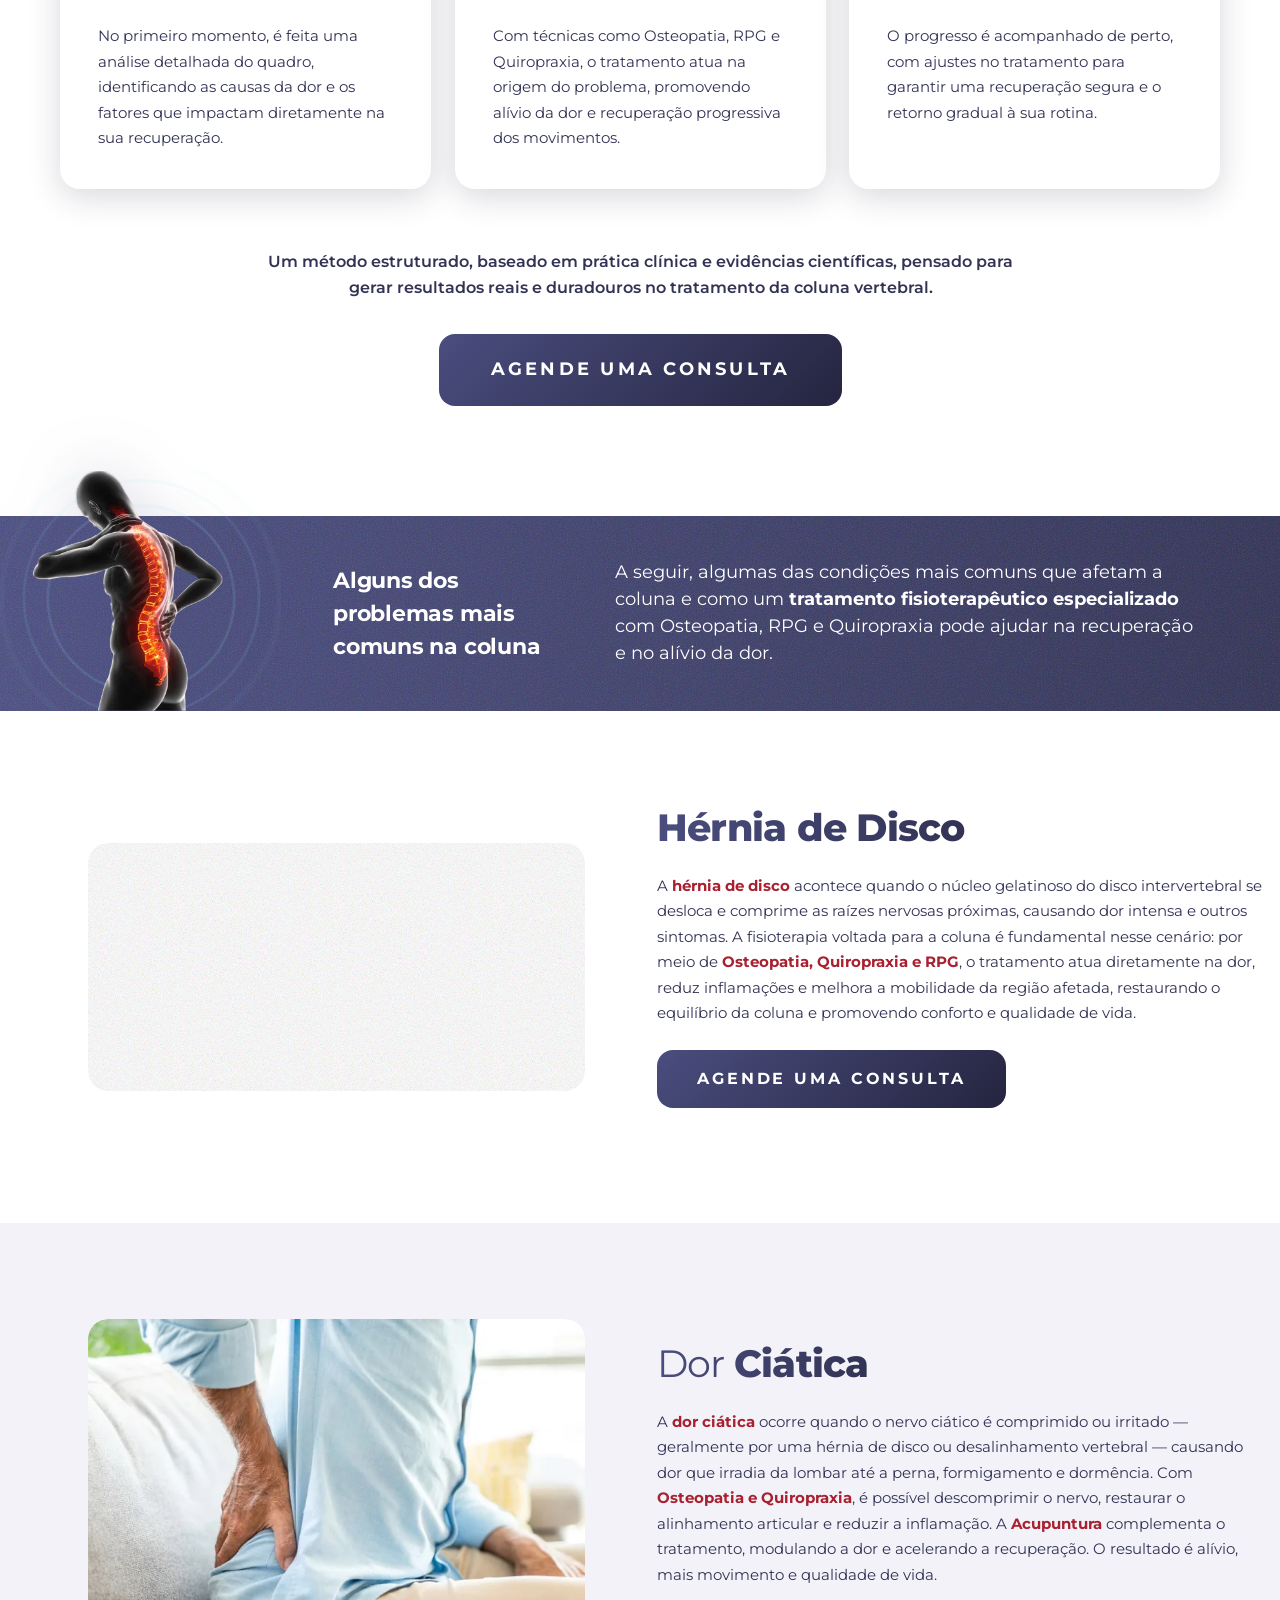
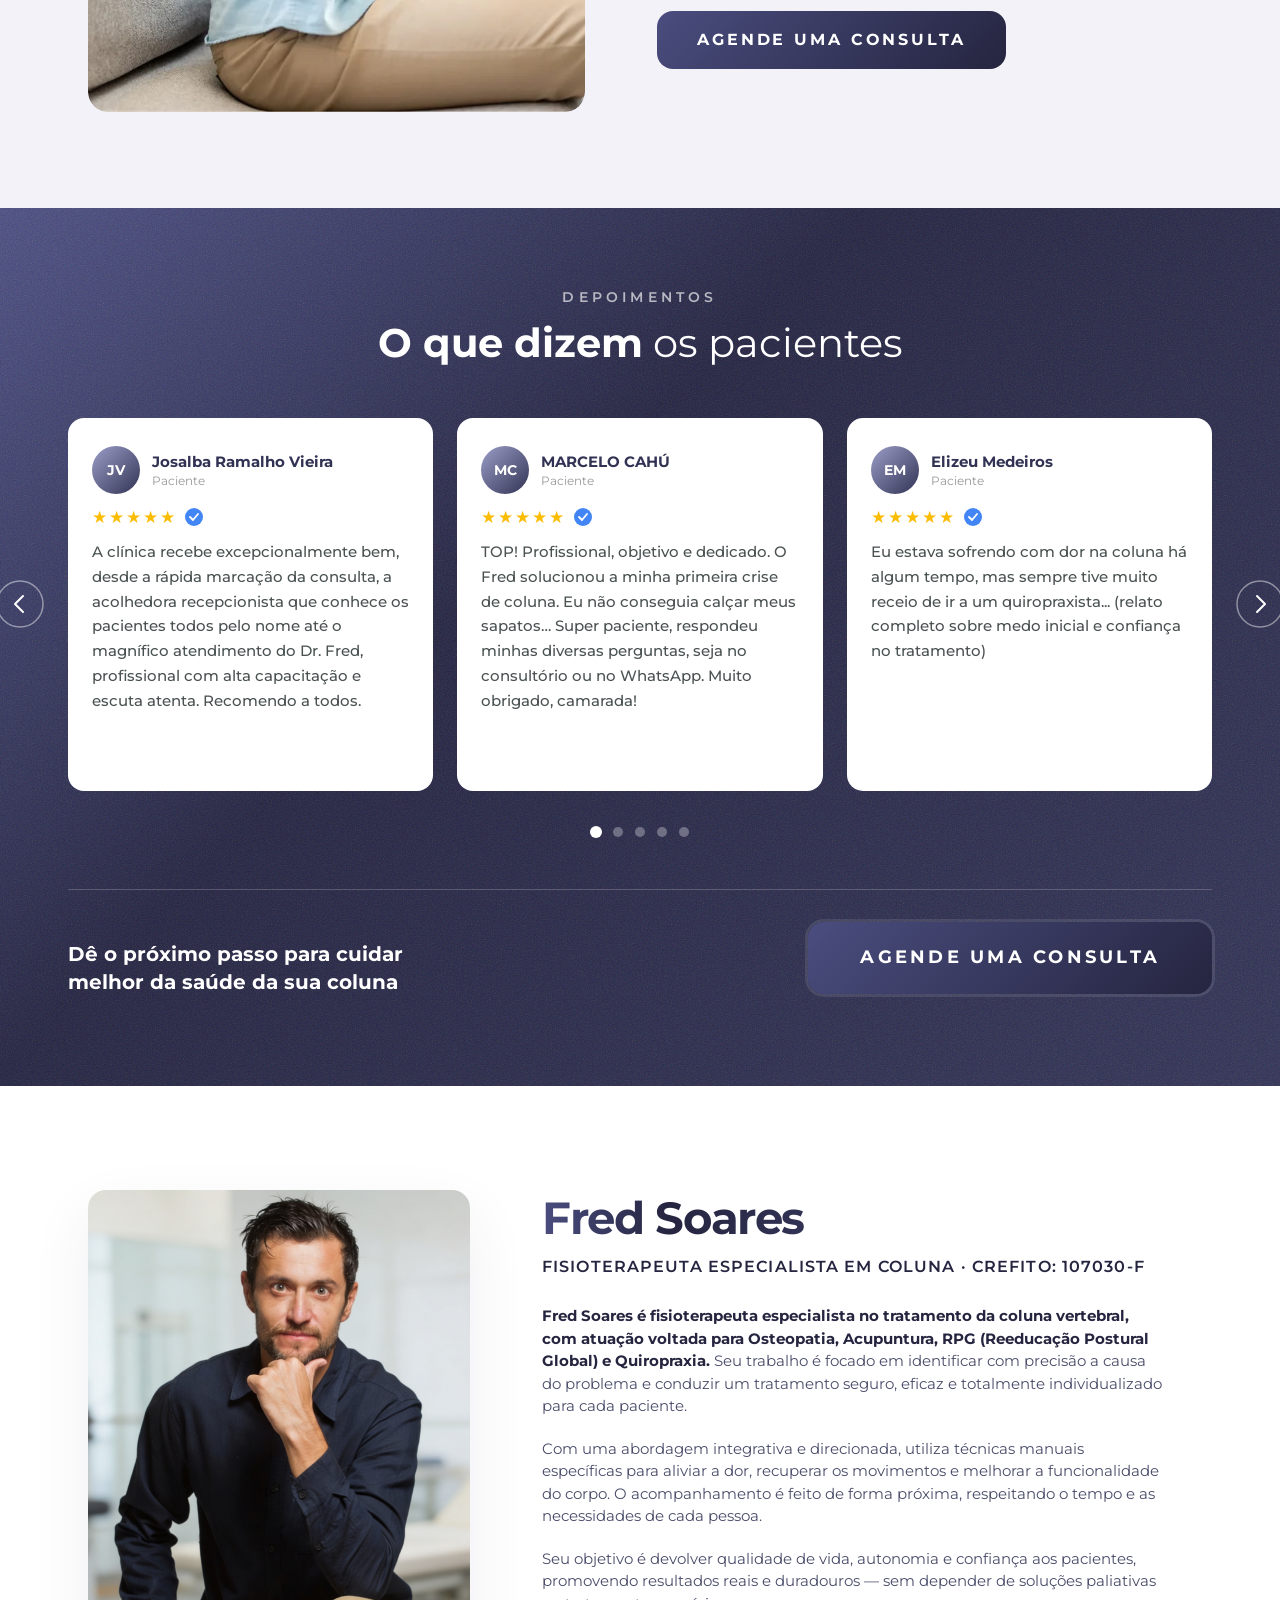
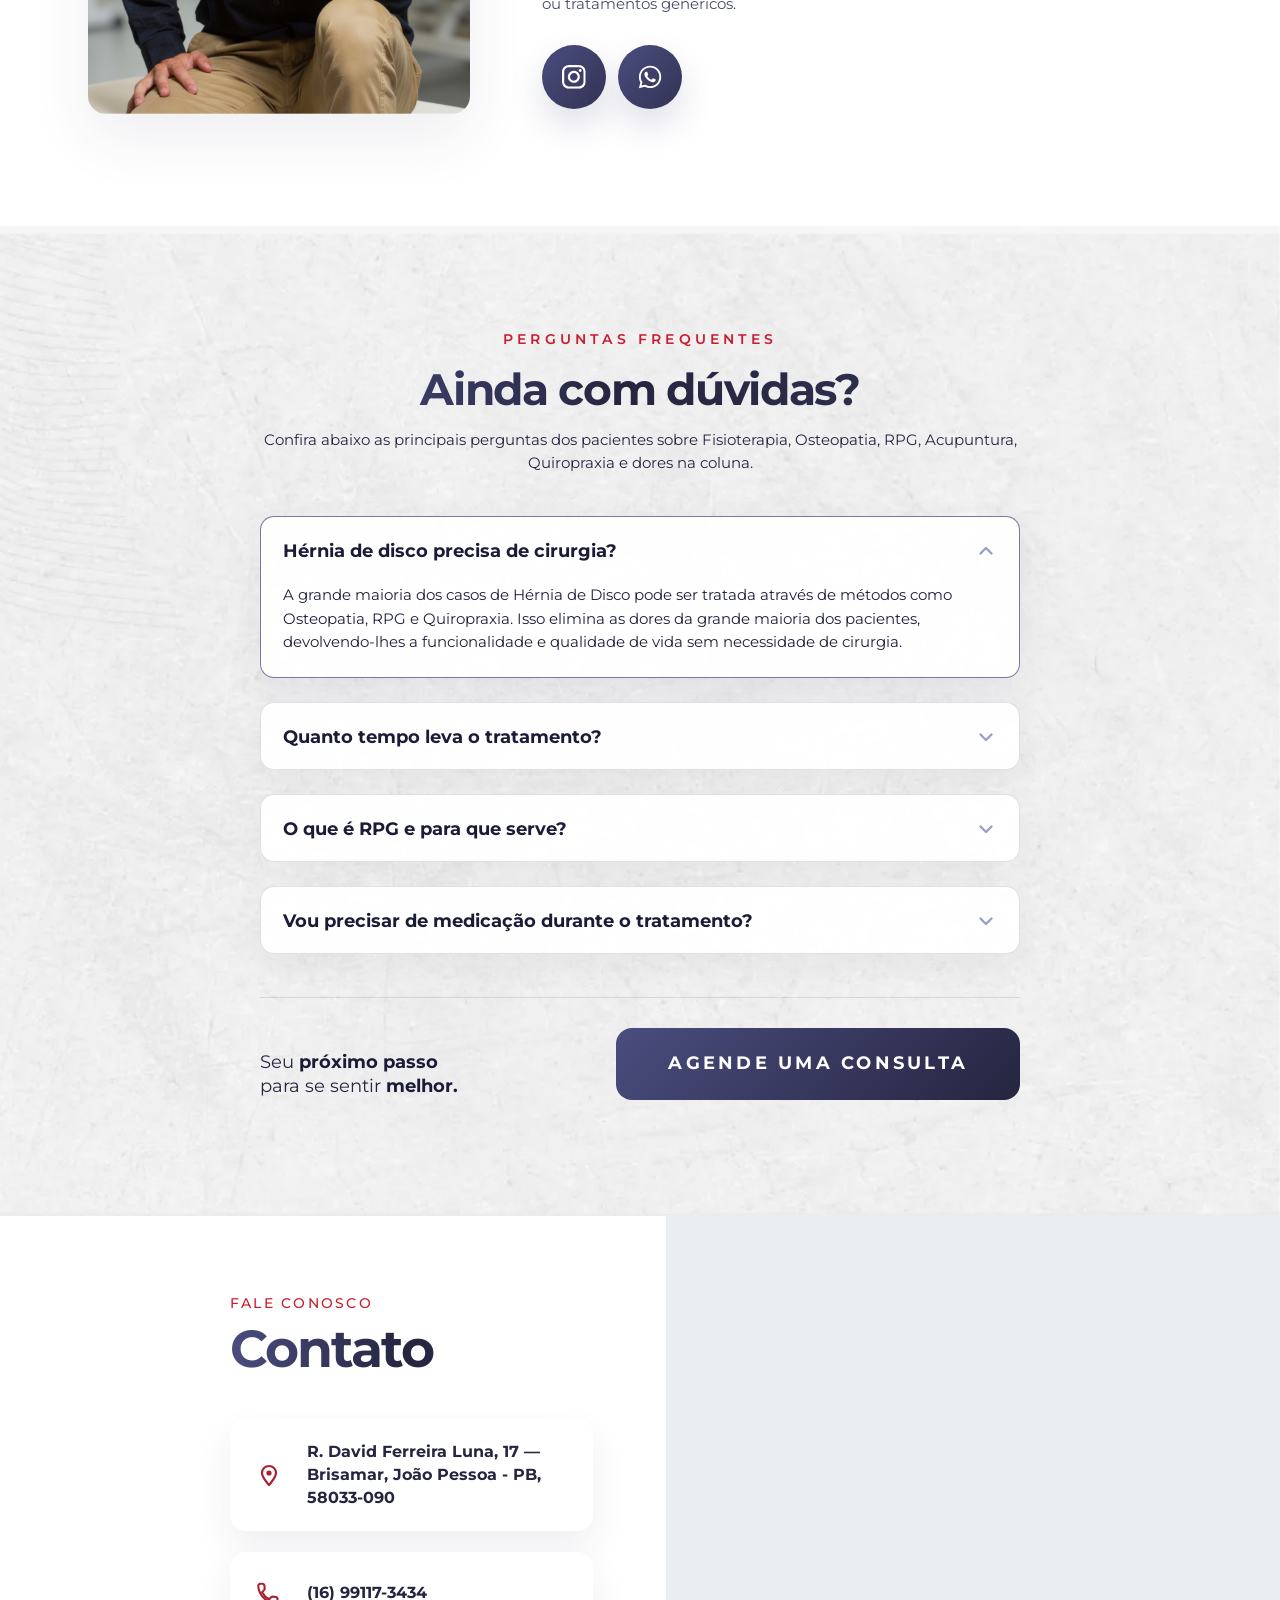
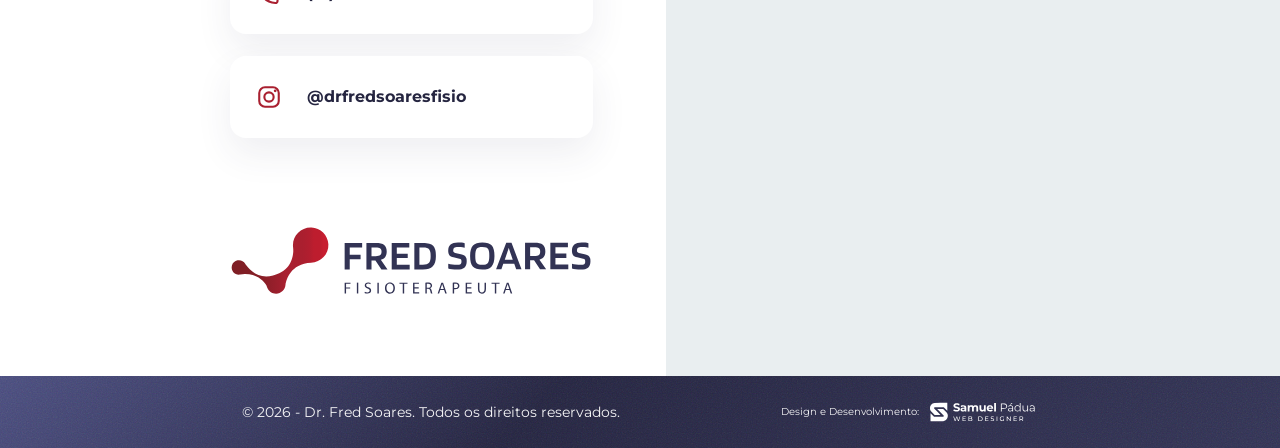
==== commit 307f6a72: "Update landing page content and styling" ====
--- a/index.html
+++ b/index.html
@@ -47,7 +47,7 @@
           "identifier": {
             "@type": "PropertyValue",
             "propertyID": "CREFITO",
-            "value": "99999"
+            "value": "107030-F"
           },
           "worksFor": {
             "@id": "#business"
@@ -134,7 +134,7 @@
             Agende uma Consulta
           </a>
 
-          <p class="crefito">DR FRED SOARES &middot; CREFITO: 99999</p>
+          <p class="crefito">DR FRED SOARES &middot; CREFITO: 107030-F</p>
         </div>
 
         <!-- Coluna direita: foto -->
@@ -316,9 +316,9 @@
 
             <div class="review-card">
               <div class="rc-header">
-                <div class="rc-avatar">CL</div>
-                <div class="rc-info">
-                  <strong class="rc-name">Claudia Lucia</strong>
+                <div class="rc-avatar">JV</div>
+                <div class="rc-info">
+                  <strong class="rc-name">Josalba Ramalho Vieira</strong>
                   <span class="rc-count">Paciente</span>
                 </div>
               </div>
@@ -326,14 +326,14 @@
                 <span class="rc-stars-icons">★★★★★</span>
                 <span class="rc-badge"><svg width="10" height="8" viewBox="0 0 10 8" fill="none"><path d="M1 4l3 3 5-6" stroke="white" stroke-width="1.8" stroke-linecap="round" stroke-linejoin="round"/></svg></span>
               </div>
-              <p class="rc-text">Minha família toda fez tratamento e todos tivemos excelentes resultados. Profissional capacitado, atencioso e gentil. As instalações do consultório são muito boas.</p>
-            </div>
-
-            <div class="review-card">
-              <div class="rc-header">
-                <div class="rc-avatar">GR</div>
-                <div class="rc-info">
-                  <strong class="rc-name">Gabriela RB</strong>
+              <p class="rc-text">A clínica recebe excepcionalmente bem, desde a rápida marcação da consulta, a acolhedora recepcionista que conhece os pacientes todos pelo nome até o magnífico atendimento do Dr. Fred, profissional com alta capacitação e escuta atenta. Recomendo a todos.</p>
+            </div>
+
+            <div class="review-card">
+              <div class="rc-header">
+                <div class="rc-avatar">MC</div>
+                <div class="rc-info">
+                  <strong class="rc-name">MARCELO CAHÚ</strong>
                   <span class="rc-count">Paciente</span>
                 </div>
               </div>
@@ -341,14 +341,14 @@
                 <span class="rc-stars-icons">★★★★★</span>
                 <span class="rc-badge"><svg width="10" height="8" viewBox="0 0 10 8" fill="none"><path d="M1 4l3 3 5-6" stroke="white" stroke-width="1.8" stroke-linecap="round" stroke-linejoin="round"/></svg></span>
               </div>
-              <p class="rc-text">Já fui a muitos fisioterapeutas, mas achei o Dr. Fred um profissional diferenciado, objetivo e com bastante conhecimento. Já apresento melhora mesmo na segunda sessão!</p>
-            </div>
-
-            <div class="review-card">
-              <div class="rc-header">
-                <div class="rc-avatar">ED</div>
-                <div class="rc-info">
-                  <strong class="rc-name">Edna</strong>
+              <p class="rc-text">TOP! Profissional, objetivo e dedicado. O Fred solucionou a minha primeira crise de coluna. Eu não conseguia calçar meus sapatos… Super paciente, respondeu minhas diversas perguntas, seja no consultório ou no WhatsApp. Muito obrigado, camarada!</p>
+            </div>
+
+            <div class="review-card">
+              <div class="rc-header">
+                <div class="rc-avatar">EM</div>
+                <div class="rc-info">
+                  <strong class="rc-name">Elizeu Medeiros</strong>
                   <span class="rc-count">Paciente</span>
                 </div>
               </div>
@@ -356,14 +356,14 @@
                 <span class="rc-stars-icons">★★★★★</span>
                 <span class="rc-badge"><svg width="10" height="8" viewBox="0 0 10 8" fill="none"><path d="M1 4l3 3 5-6" stroke="white" stroke-width="1.8" stroke-linecap="round" stroke-linejoin="round"/></svg></span>
               </div>
-              <p class="rc-text">Ótimo profissional, tem total domínio sobre a área, muito empático e educado, esclarece todas as dúvidas e dá explicações detalhadas.</p>
-            </div>
-
-            <div class="review-card">
-              <div class="rc-header">
-                <div class="rc-avatar">AL</div>
-                <div class="rc-info">
-                  <strong class="rc-name">Antonio Lopes</strong>
+              <p class="rc-text">Eu estava sofrendo com dor na coluna há algum tempo, mas sempre tive muito receio de ir a um quiropraxista... (relato completo sobre medo inicial e confiança no tratamento)</p>
+            </div>
+
+            <div class="review-card">
+              <div class="rc-header">
+                <div class="rc-avatar">IL</div>
+                <div class="rc-info">
+                  <strong class="rc-name">Igor Leal</strong>
                   <span class="rc-count">Paciente</span>
                 </div>
               </div>
@@ -371,14 +371,14 @@
                 <span class="rc-stars-icons">★★★★★</span>
                 <span class="rc-badge"><svg width="10" height="8" viewBox="0 0 10 8" fill="none"><path d="M1 4l3 3 5-6" stroke="white" stroke-width="1.8" stroke-linecap="round" stroke-linejoin="round"/></svg></span>
               </div>
-              <p class="rc-text">Estava com constantes dores na lombar. Após o tratamento, tenho sentido melhoras constantes e significativas.</p>
-            </div>
-
-            <div class="review-card">
-              <div class="rc-header">
-                <div class="rc-avatar">LF</div>
-                <div class="rc-info">
-                  <strong class="rc-name">Luiz Cláudio</strong>
+              <p class="rc-text">Fred foi fundamental no meu processo de recuperação. Ajudou a diminuir substancialmente a dor e fez com que minha melhora ocorresse de forma muito mais rápida do que eu esperava. Ele é extremamente profissional e atencioso, sempre preocupado com o bem-estar do paciente. Recomendo fortemente o trabalho dele!</p>
+            </div>
+
+            <div class="review-card">
+              <div class="rc-header">
+                <div class="rc-avatar">FG</div>
+                <div class="rc-info">
+                  <strong class="rc-name">Fabio Gomes</strong>
                   <span class="rc-count">Paciente</span>
                 </div>
               </div>
@@ -386,14 +386,14 @@
                 <span class="rc-stars-icons">★★★★★</span>
                 <span class="rc-badge"><svg width="10" height="8" viewBox="0 0 10 8" fill="none"><path d="M1 4l3 3 5-6" stroke="white" stroke-width="1.8" stroke-linecap="round" stroke-linejoin="round"/></svg></span>
               </div>
-              <p class="rc-text">Excelente atendimento no horário e muita paciência, explicando passo a passo o tratamento.</p>
-            </div>
-
-            <div class="review-card">
-              <div class="rc-header">
-                <div class="rc-avatar">TM</div>
-                <div class="rc-info">
-                  <strong class="rc-name">Therezinha Maciel</strong>
+              <p class="rc-text">Cheguei com um problema na minha coluna, quase sem poder andar. Depois de 4 sessões com o Dr. Fred, estou ótimo. Indico ele a todos, pessoa muito atenciosa e sobretudo profissional.</p>
+            </div>
+
+            <div class="review-card">
+              <div class="rc-header">
+                <div class="rc-avatar">OB</div>
+                <div class="rc-info">
+                  <strong class="rc-name">Olivier Ballissat</strong>
                   <span class="rc-count">Paciente</span>
                 </div>
               </div>
@@ -401,14 +401,14 @@
                 <span class="rc-stars-icons">★★★★★</span>
                 <span class="rc-badge"><svg width="10" height="8" viewBox="0 0 10 8" fill="none"><path d="M1 4l3 3 5-6" stroke="white" stroke-width="1.8" stroke-linecap="round" stroke-linejoin="round"/></svg></span>
               </div>
-              <p class="rc-text">Tratamento excelente e muito eficiente. Estou comprovando a eficácia do tratamento a cada dia.</p>
-            </div>
-
-            <div class="review-card">
-              <div class="rc-header">
-                <div class="rc-avatar">AB</div>
-                <div class="rc-info">
-                  <strong class="rc-name">Ana Bello</strong>
+              <p class="rc-text">Super tratamento intensivo para dor nas costas. O doutor Fred cuidou muito bem de mim, como no meu país da Europa. Obrigado!</p>
+            </div>
+
+            <div class="review-card">
+              <div class="rc-header">
+                <div class="rc-avatar">CR</div>
+                <div class="rc-info">
+                  <strong class="rc-name">Carol Ribeiro</strong>
                   <span class="rc-count">Paciente</span>
                 </div>
               </div>
@@ -416,14 +416,14 @@
                 <span class="rc-stars-icons">★★★★★</span>
                 <span class="rc-badge"><svg width="10" height="8" viewBox="0 0 10 8" fill="none"><path d="M1 4l3 3 5-6" stroke="white" stroke-width="1.8" stroke-linecap="round" stroke-linejoin="round"/></svg></span>
               </div>
-              <p class="rc-text">Profissional com ótimo conhecimento, fez uma análise geral do meu caso. Já saí bem melhor apenas com uma consulta.</p>
-            </div>
-
-            <div class="review-card">
-              <div class="rc-header">
-                <div class="rc-avatar">UR</div>
-                <div class="rc-info">
-                  <strong class="rc-name">Ursula Reis</strong>
+              <p class="rc-text">Não conhecia o trabalho de osteopatia e foi fundamental para a melhora da minha dor no sacro. O atendimento do Dr. Fred foi muito profissional e cuidadoso. Depois de quase uma semana da consulta, não sinto mais dores. Indico demais!</p>
+            </div>
+
+            <div class="review-card">
+              <div class="rc-header">
+                <div class="rc-avatar">ND</div>
+                <div class="rc-info">
+                  <strong class="rc-name">Neilian Duarte</strong>
                   <span class="rc-count">Paciente</span>
                 </div>
               </div>
@@ -431,14 +431,14 @@
                 <span class="rc-stars-icons">★★★★★</span>
                 <span class="rc-badge"><svg width="10" height="8" viewBox="0 0 10 8" fill="none"><path d="M1 4l3 3 5-6" stroke="white" stroke-width="1.8" stroke-linecap="round" stroke-linejoin="round"/></svg></span>
               </div>
-              <p class="rc-text">Super indico o profissional, extremamente atencioso e dedicado. Melhorou muito o meu quadro de dor.</p>
-            </div>
-
-            <div class="review-card">
-              <div class="rc-header">
-                <div class="rc-avatar">VI</div>
-                <div class="rc-info">
-                  <strong class="rc-name">Victor</strong>
+              <p class="rc-text">A melhor decisão que tomei nos últimos tempos. Estava a dois dias sem andar com fortes dores na coluna, tomando remédios fortes que só me deram mal estar.</p>
+            </div>
+
+            <div class="review-card">
+              <div class="rc-header">
+                <div class="rc-avatar">KC</div>
+                <div class="rc-info">
+                  <strong class="rc-name">Karina Couto</strong>
                   <span class="rc-count">Paciente</span>
                 </div>
               </div>
@@ -446,7 +446,97 @@
                 <span class="rc-stars-icons">★★★★★</span>
                 <span class="rc-badge"><svg width="10" height="8" viewBox="0 0 10 8" fill="none"><path d="M1 4l3 3 5-6" stroke="white" stroke-width="1.8" stroke-linecap="round" stroke-linejoin="round"/></svg></span>
               </div>
-              <p class="rc-text">Excelente profissional, atencioso e bem explicativo.</p>
+              <p class="rc-text">Excelente profissional, amplo conhecimento e explica direitinho o que está acontecendo com o corpo do paciente. Faz mapeamento detalhado para entender o problema e dar o diagnóstico mais preciso possível. Gratidão imensa pelo atendimento!</p>
+            </div>
+
+            <div class="review-card">
+              <div class="rc-header">
+                <div class="rc-avatar">AA</div>
+                <div class="rc-info">
+                  <strong class="rc-name">Ana Paula Alves</strong>
+                  <span class="rc-count">Paciente</span>
+                </div>
+              </div>
+              <div class="rc-stars">
+                <span class="rc-stars-icons">â˜…â˜…â˜…â˜…â˜…</span>
+                <span class="rc-badge"><svg width="10" height="8" viewBox="0 0 10 8" fill="none"><path d="M1 4l3 3 5-6" stroke="white" stroke-width="1.8" stroke-linecap="round" stroke-linejoin="round"/></svg></span>
+              </div>
+              <p class="rc-text">Fred é um bom profissional, realizou as manobras de forma delicada e respeitando nossos limites. Cheguei com dores intensas na lombar e muita tensão na cervical e torácica.</p>
+            </div>
+
+            <div class="review-card">
+              <div class="rc-header">
+                <div class="rc-avatar">CO</div>
+                <div class="rc-info">
+                  <strong class="rc-name">César Oliveira</strong>
+                  <span class="rc-count">Paciente</span>
+                </div>
+              </div>
+              <div class="rc-stars">
+                <span class="rc-stars-icons">â˜…â˜…â˜…â˜…â˜…</span>
+                <span class="rc-badge"><svg width="10" height="8" viewBox="0 0 10 8" fill="none"><path d="M1 4l3 3 5-6" stroke="white" stroke-width="1.8" stroke-linecap="round" stroke-linejoin="round"/></svg></span>
+              </div>
+              <p class="rc-text">Sofro de dores nas costas há muitos anos e elas me limitavam muito. Nunca pensei que poderiam chegar a esse nível… (relato detalhado de limitação e busca por solução)</p>
+            </div>
+
+            <div class="review-card">
+              <div class="rc-header">
+                <div class="rc-avatar">DH</div>
+                <div class="rc-info">
+                  <strong class="rc-name">Danilo Henrique</strong>
+                  <span class="rc-count">Paciente</span>
+                </div>
+              </div>
+              <div class="rc-stars">
+                <span class="rc-stars-icons">â˜…â˜…â˜…â˜…â˜…</span>
+                <span class="rc-badge"><svg width="10" height="8" viewBox="0 0 10 8" fill="none"><path d="M1 4l3 3 5-6" stroke="white" stroke-width="1.8" stroke-linecap="round" stroke-linejoin="round"/></svg></span>
+              </div>
+              <p class="rc-text">Profissional excelente, bem preparado. Procurei seus serviços durante uma crise de dor na coluna e com 3 sessões eu já estava 100% melhor. Hoje me trato de forma preventiva. Super indico.</p>
+            </div>
+
+            <div class="review-card">
+              <div class="rc-header">
+                <div class="rc-avatar">RL</div>
+                <div class="rc-info">
+                  <strong class="rc-name">Ryck Lima</strong>
+                  <span class="rc-count">Paciente</span>
+                </div>
+              </div>
+              <div class="rc-stars">
+                <span class="rc-stars-icons">â˜…â˜…â˜…â˜…â˜…</span>
+                <span class="rc-badge"><svg width="10" height="8" viewBox="0 0 10 8" fill="none"><path d="M1 4l3 3 5-6" stroke="white" stroke-width="1.8" stroke-linecap="round" stroke-linejoin="round"/></svg></span>
+              </div>
+              <p class="rc-text">Fiquei 3 meses em fisioterapia no pós-cirúrgico do ombro. Já estou quase com total movimentação. A recuperação está sendo positiva e tudo isso graças ao Dr. Fred.</p>
+            </div>
+
+            <div class="review-card">
+              <div class="rc-header">
+                <div class="rc-avatar">IF</div>
+                <div class="rc-info">
+                  <strong class="rc-name">Isadora Felix</strong>
+                  <span class="rc-count">Paciente</span>
+                </div>
+              </div>
+              <div class="rc-stars">
+                <span class="rc-stars-icons">â˜…â˜…â˜…â˜…â˜…</span>
+                <span class="rc-badge"><svg width="10" height="8" viewBox="0 0 10 8" fill="none"><path d="M1 4l3 3 5-6" stroke="white" stroke-width="1.8" stroke-linecap="round" stroke-linejoin="round"/></svg></span>
+              </div>
+              <p class="rc-text">O Dr Fred é incrível. Esperaram mais de 1 hora para o atendimento devido a um imprevisto na cidade. Extremamente profissional e atencioso!</p>
+            </div>
+
+            <div class="review-card">
+              <div class="rc-header">
+                <div class="rc-avatar">LV</div>
+                <div class="rc-info">
+                  <strong class="rc-name">Letícia Megumi Kamachi Varlotta</strong>
+                  <span class="rc-count">Paciente</span>
+                </div>
+              </div>
+              <div class="rc-stars">
+                <span class="rc-stars-icons">â˜…â˜…â˜…â˜…â˜…</span>
+                <span class="rc-badge"><svg width="10" height="8" viewBox="0 0 10 8" fill="none"><path d="M1 4l3 3 5-6" stroke="white" stroke-width="1.8" stroke-linecap="round" stroke-linejoin="round"/></svg></span>
+              </div>
+              <p class="rc-text">Excelente profissional! Sentia muitas dores na lombar. Além do tratamento, me orientou com exercícios e alongamentos preventivos.</p>
             </div>
 
           </div>
@@ -487,7 +577,7 @@
 
       <div class="profile-content">
         <h2 class="profile-title">Fred Soares</h2>
-        <p class="profile-meta">FISIOTERAPEUTA ESPECIALISTA EM COLUNA &middot; CREFITO: 99999</p>
+        <p class="profile-meta">FISIOTERAPEUTA ESPECIALISTA EM COLUNA &middot; CREFITO: 107030-F</p>
 
         <div class="profile-body">
           <p><strong>Fred Soares é fisioterapeuta especialista no tratamento da coluna vertebral, com atuação voltada para Osteopatia, Acupuntura, RPG (Reeducação Postural Global) e Quiropraxia.</strong> Seu trabalho é focado em identificar com precisão a causa do problema e conduzir um tratamento seguro, eficaz e totalmente individualizado para cada paciente.</p>
@@ -581,7 +671,7 @@
       <div class="faq-footer">
         <div class="faq-divider"></div>
         <div class="faq-cta-row">
-          <p class="faq-cta-text">Experimente <strong>mudanças positivas</strong> em sua vida <strong>através do movimento.</strong></p>
+          <p class="faq-cta-text"><span class="faq-cta-line">Seu <strong>próximo passo</strong></span><span class="faq-cta-line">para se sentir <strong>melhor.</strong></span></p>
           <a href="https://wa.me/5516991173434" class="btn-cta" target="_blank" rel="noopener">
             Agende uma Consulta
           </a>
--- a/style.css
+++ b/style.css
@@ -451,7 +451,7 @@
   font-weight: 600;
   letter-spacing: 0.15em;
   text-transform: uppercase;
-  color: var(--primary);
+  color: #C71E30;
   margin-bottom: 12px;
 }
 
@@ -771,9 +771,9 @@
 
 /* ===== WHATSAPP FLUTUANTE ===== */
 @keyframes wpp-pulse {
-  0%   { box-shadow: 0 0 0 0 rgba(74, 77, 126, 0.55), 0 0 0 0 rgba(74, 77, 126, 0.3); }
-  50%  { box-shadow: 0 0 0 14px rgba(74, 77, 126, 0.12), 0 0 0 28px rgba(74, 77, 126, 0.04); }
-  100% { box-shadow: 0 0 0 0 rgba(74, 77, 126, 0), 0 0 0 0 rgba(74, 77, 126, 0); }
+  0%   { box-shadow: 0 0 0 0 rgba(20, 184, 166, 0.5), 0 0 0 0 rgba(15, 118, 110, 0.28); }
+  50%  { box-shadow: 0 0 0 14px rgba(20, 184, 166, 0.14), 0 0 0 28px rgba(15, 118, 110, 0.05); }
+  100% { box-shadow: 0 0 0 0 rgba(20, 184, 166, 0), 0 0 0 0 rgba(15, 118, 110, 0); }
 }
 
 .whatsapp-float {
@@ -782,7 +782,7 @@
   right: 30px;
   width: 72px;
   height: 72px;
-  background: linear-gradient(135deg, #4A4D7E, #323354);
+  background: linear-gradient(135deg, #1cc7b5, #0f9f97);
   border-radius: 50%;
   display: flex;
   align-items: center;
@@ -796,7 +796,7 @@
 .whatsapp-float:hover {
   transform: scale(1.05);
   animation: none;
-  box-shadow: 0 6px 28px rgba(50, 51, 84, 0.5);
+  box-shadow: 0 6px 28px rgba(15, 118, 110, 0.38);
 }
 
 .whatsapp-float:hover .wpp-badge {
@@ -1464,7 +1464,7 @@
   font-weight: 600;
   letter-spacing: 0.3em;
   text-transform: uppercase;
-  color: #1E2038;
+  color: #C71E30;
   margin-bottom: 18px;
 }
 
@@ -1593,6 +1593,10 @@
   flex: 0 1 360px;
 }
 
+.faq-cta-line {
+  display: block;
+}
+
 .faq-cta-text strong {
   font-weight: 700;
   color: #1A1B36;
@@ -1631,6 +1635,10 @@
   .faq-cta-text {
     max-width: 100%;
     flex-basis: auto;
+  }
+
+  .faq-cta-line {
+    display: inline;
   }
 
   .faq-footer .btn-cta {
@@ -1719,7 +1727,7 @@
   font-weight: 500;
   letter-spacing: 0.16em;
   text-transform: uppercase;
-  color: #1E2038;
+  color: #C71E30;
   margin-bottom: 10px;
 }
 
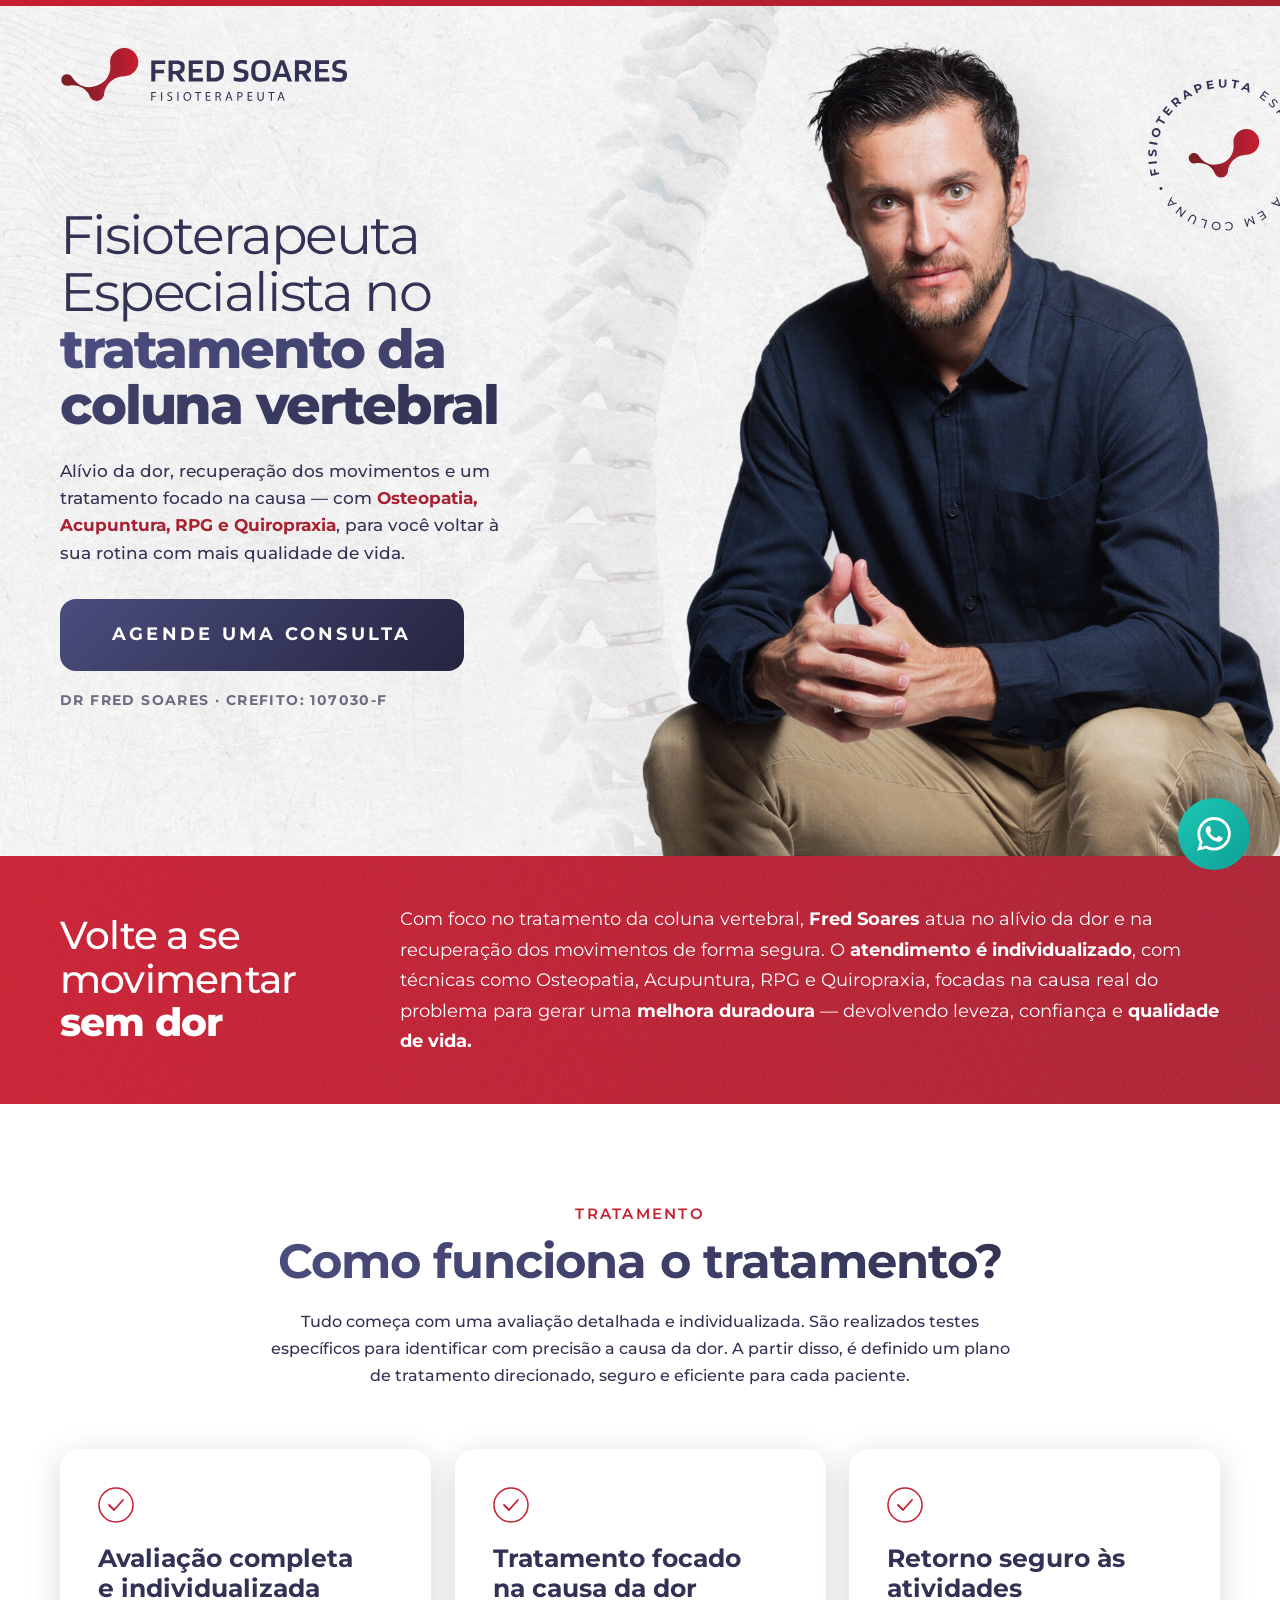
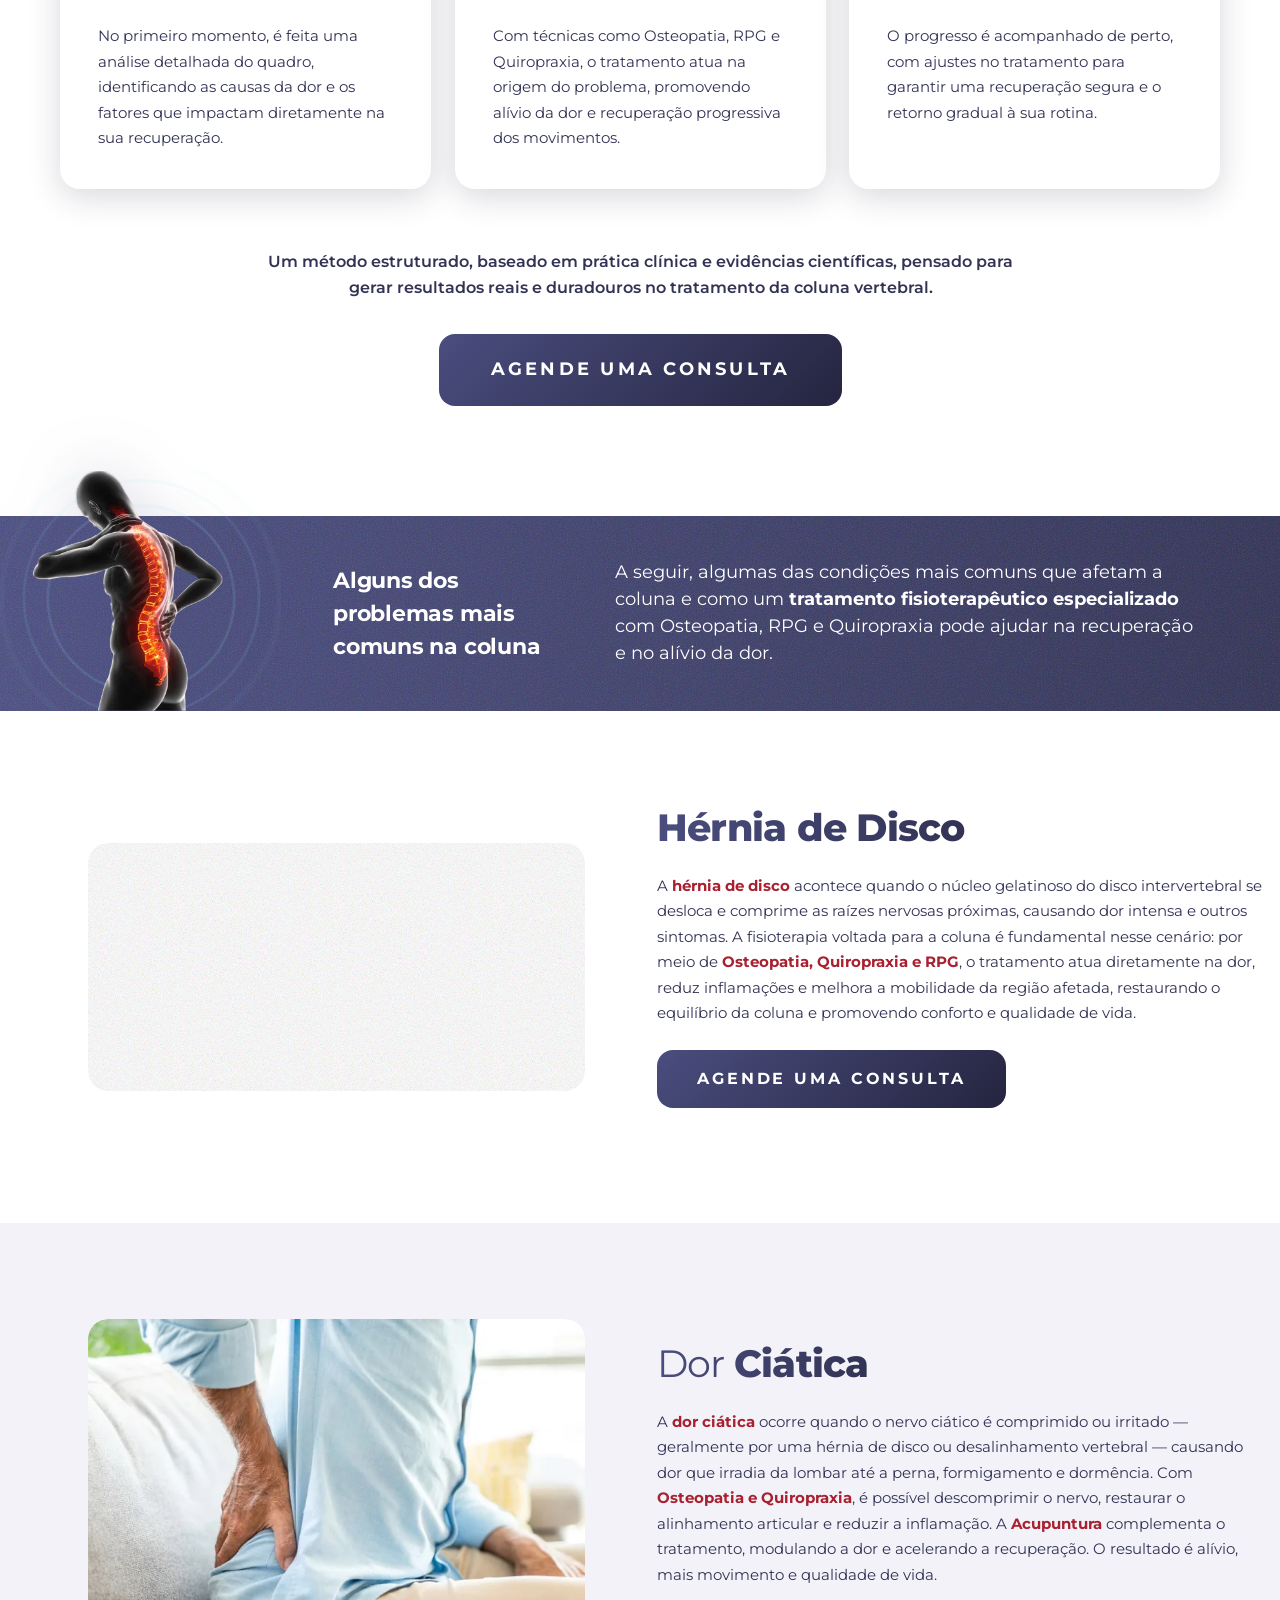
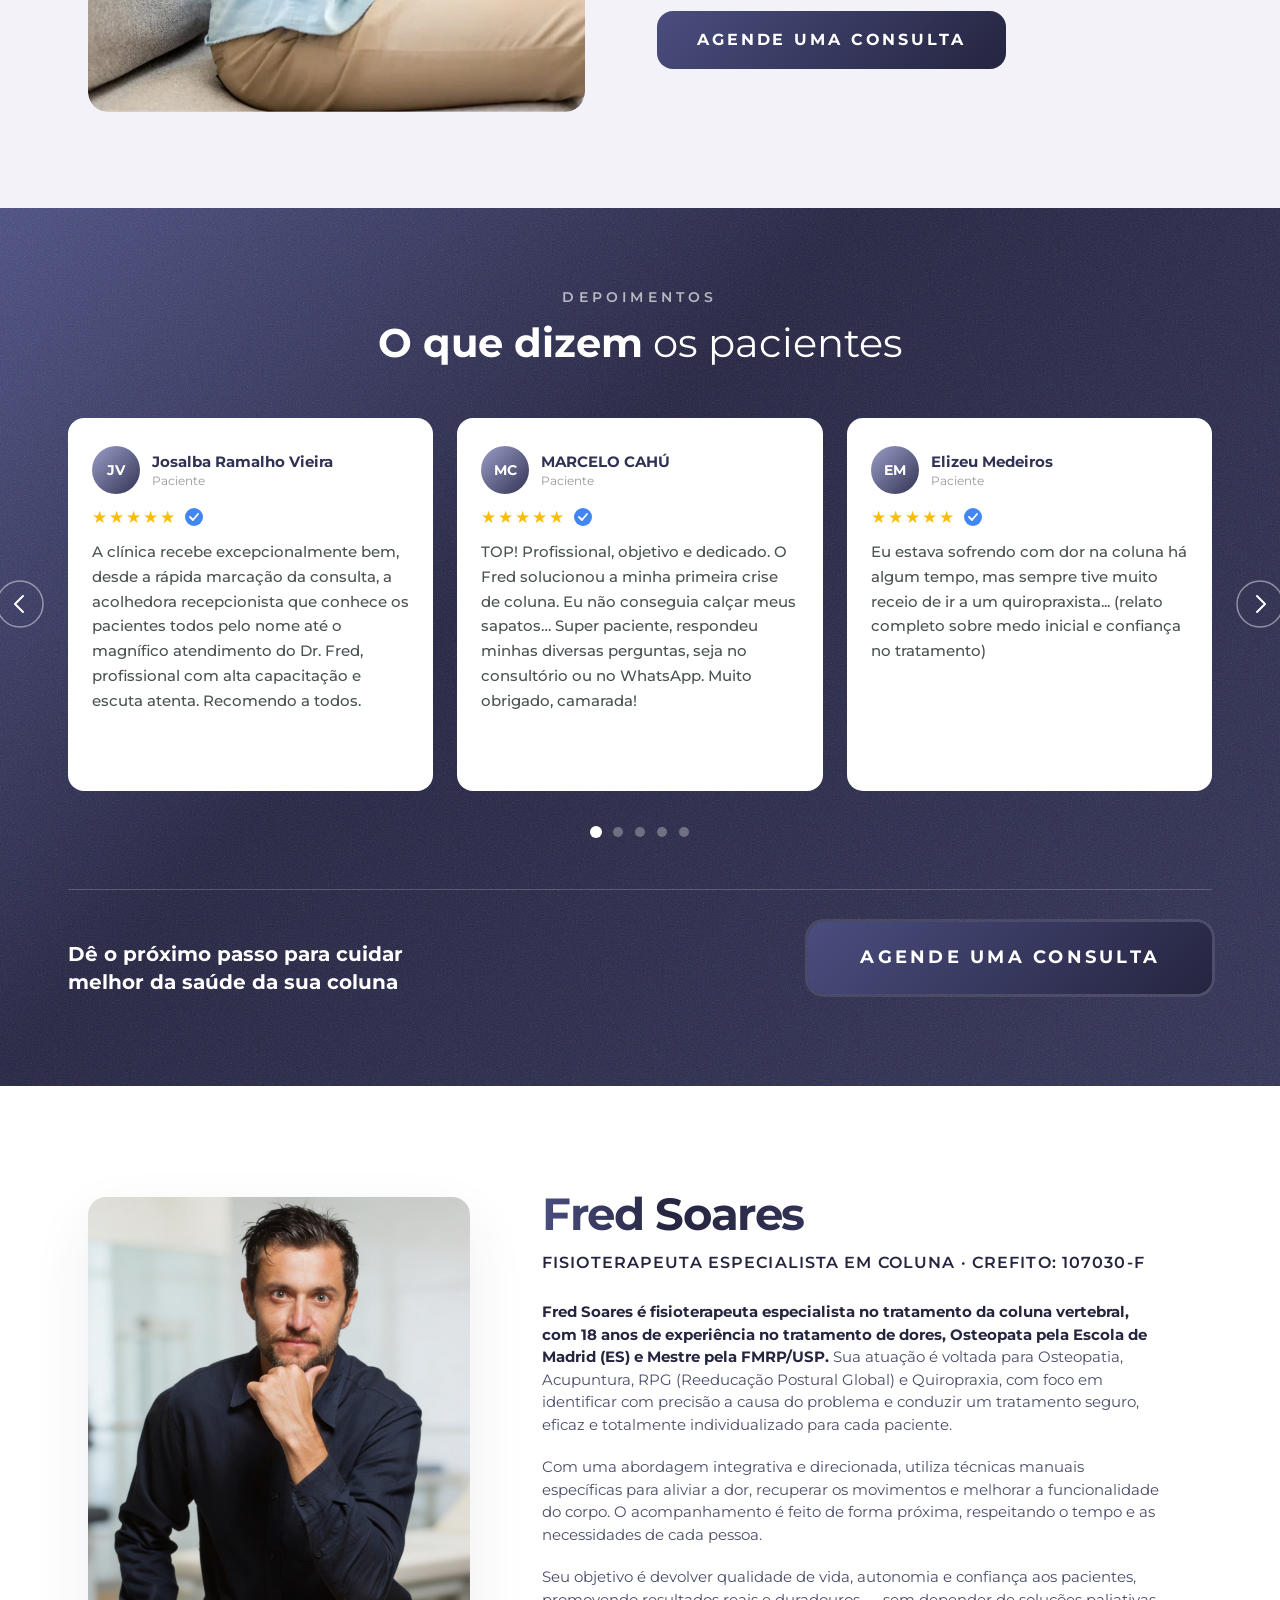
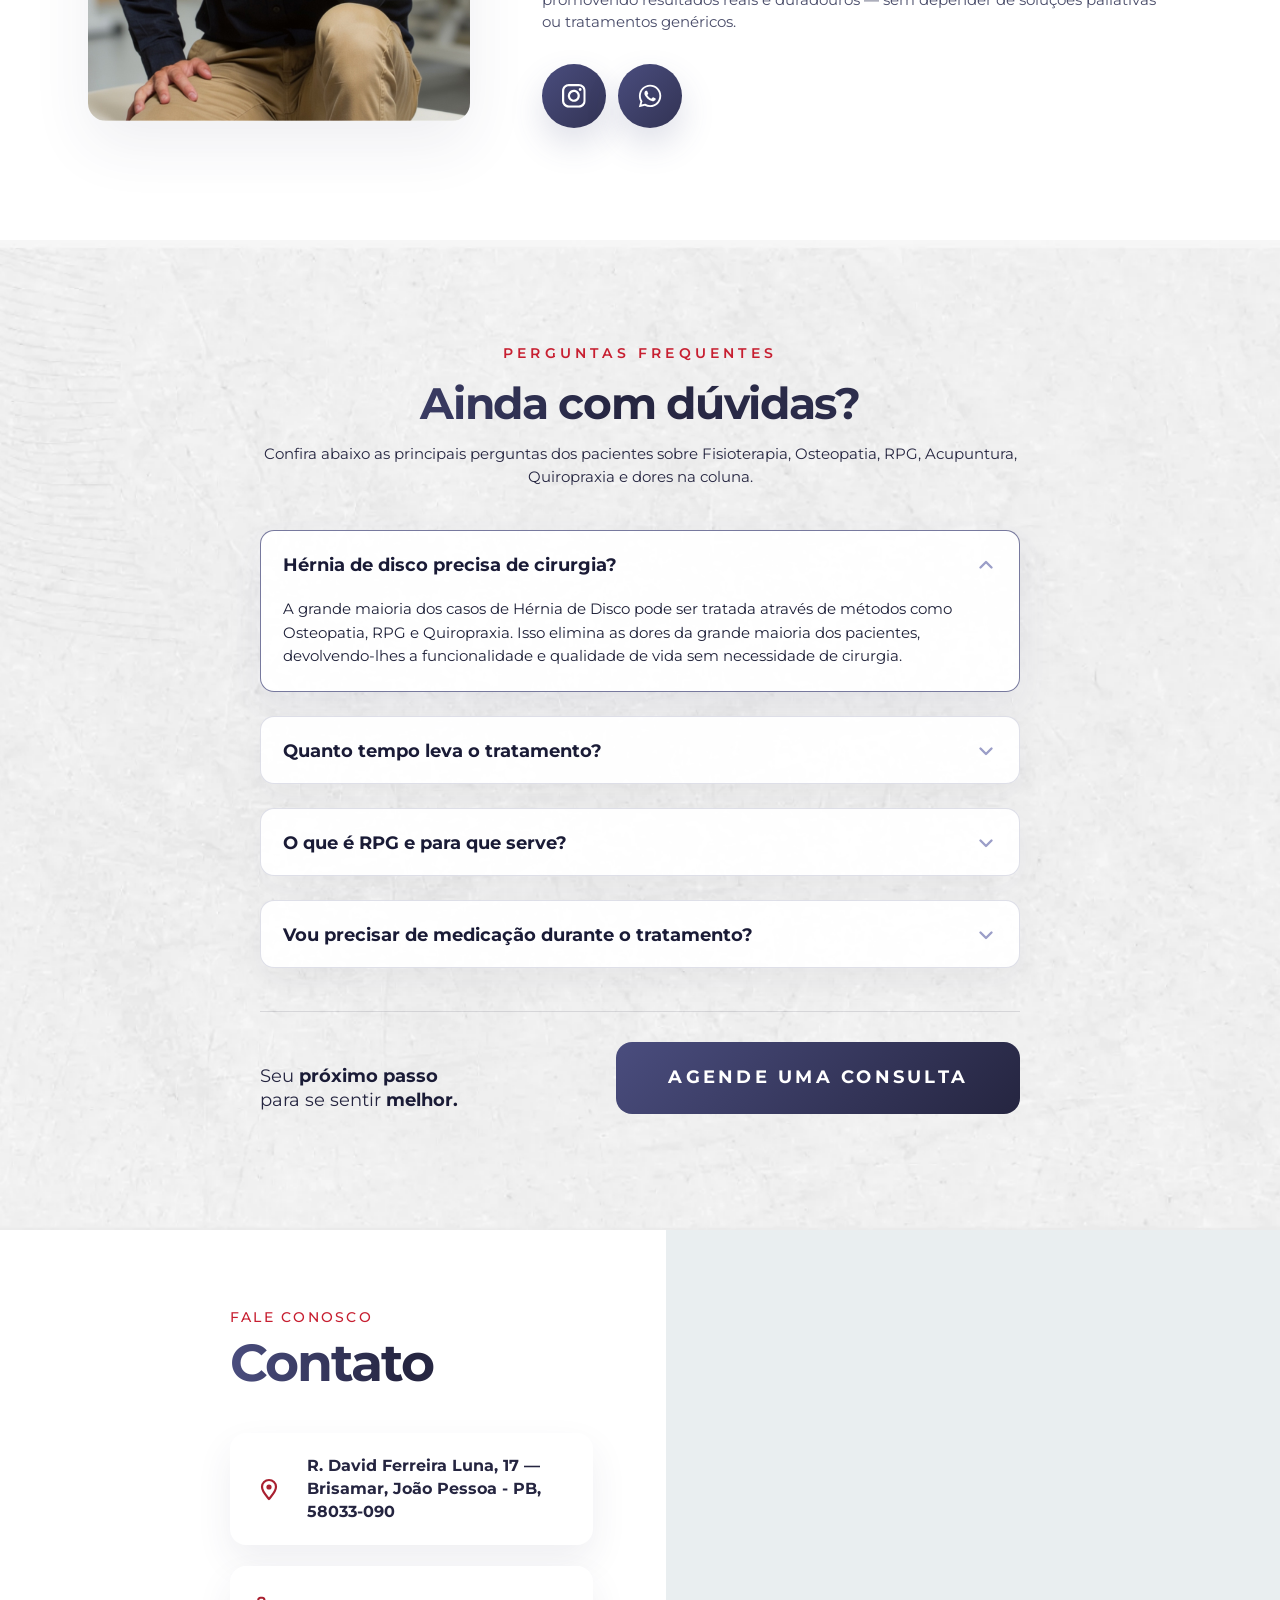
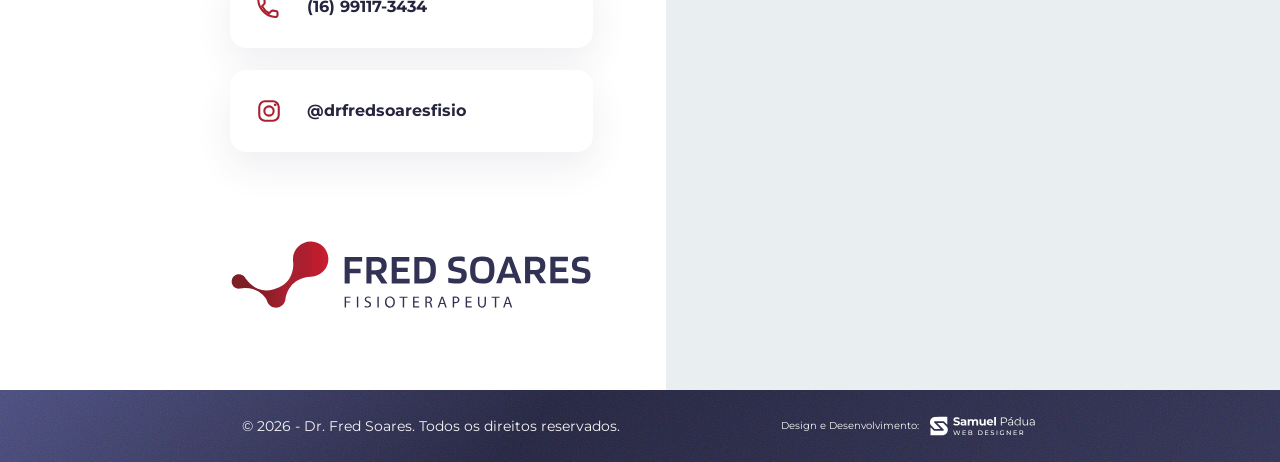
==== commit db4f1f27: "Fix encoding das estrelas nos depoimentos Corrige 6 cards de depoimentos onde o caractere ★ estava c" ====
--- a/index.html
+++ b/index.html
@@ -458,7 +458,7 @@
                 </div>
               </div>
               <div class="rc-stars">
-                <span class="rc-stars-icons">â˜…â˜…â˜…â˜…â˜…</span>
+                <span class="rc-stars-icons">★★★★★</span>
                 <span class="rc-badge"><svg width="10" height="8" viewBox="0 0 10 8" fill="none"><path d="M1 4l3 3 5-6" stroke="white" stroke-width="1.8" stroke-linecap="round" stroke-linejoin="round"/></svg></span>
               </div>
               <p class="rc-text">Fred é um bom profissional, realizou as manobras de forma delicada e respeitando nossos limites. Cheguei com dores intensas na lombar e muita tensão na cervical e torácica.</p>
@@ -473,7 +473,7 @@
                 </div>
               </div>
               <div class="rc-stars">
-                <span class="rc-stars-icons">â˜…â˜…â˜…â˜…â˜…</span>
+                <span class="rc-stars-icons">★★★★★</span>
                 <span class="rc-badge"><svg width="10" height="8" viewBox="0 0 10 8" fill="none"><path d="M1 4l3 3 5-6" stroke="white" stroke-width="1.8" stroke-linecap="round" stroke-linejoin="round"/></svg></span>
               </div>
               <p class="rc-text">Sofro de dores nas costas há muitos anos e elas me limitavam muito. Nunca pensei que poderiam chegar a esse nível… (relato detalhado de limitação e busca por solução)</p>
@@ -488,7 +488,7 @@
                 </div>
               </div>
               <div class="rc-stars">
-                <span class="rc-stars-icons">â˜…â˜…â˜…â˜…â˜…</span>
+                <span class="rc-stars-icons">★★★★★</span>
                 <span class="rc-badge"><svg width="10" height="8" viewBox="0 0 10 8" fill="none"><path d="M1 4l3 3 5-6" stroke="white" stroke-width="1.8" stroke-linecap="round" stroke-linejoin="round"/></svg></span>
               </div>
               <p class="rc-text">Profissional excelente, bem preparado. Procurei seus serviços durante uma crise de dor na coluna e com 3 sessões eu já estava 100% melhor. Hoje me trato de forma preventiva. Super indico.</p>
@@ -503,7 +503,7 @@
                 </div>
               </div>
               <div class="rc-stars">
-                <span class="rc-stars-icons">â˜…â˜…â˜…â˜…â˜…</span>
+                <span class="rc-stars-icons">★★★★★</span>
                 <span class="rc-badge"><svg width="10" height="8" viewBox="0 0 10 8" fill="none"><path d="M1 4l3 3 5-6" stroke="white" stroke-width="1.8" stroke-linecap="round" stroke-linejoin="round"/></svg></span>
               </div>
               <p class="rc-text">Fiquei 3 meses em fisioterapia no pós-cirúrgico do ombro. Já estou quase com total movimentação. A recuperação está sendo positiva e tudo isso graças ao Dr. Fred.</p>
@@ -518,7 +518,7 @@
                 </div>
               </div>
               <div class="rc-stars">
-                <span class="rc-stars-icons">â˜…â˜…â˜…â˜…â˜…</span>
+                <span class="rc-stars-icons">★★★★★</span>
                 <span class="rc-badge"><svg width="10" height="8" viewBox="0 0 10 8" fill="none"><path d="M1 4l3 3 5-6" stroke="white" stroke-width="1.8" stroke-linecap="round" stroke-linejoin="round"/></svg></span>
               </div>
               <p class="rc-text">O Dr Fred é incrível. Esperaram mais de 1 hora para o atendimento devido a um imprevisto na cidade. Extremamente profissional e atencioso!</p>
@@ -533,7 +533,7 @@
                 </div>
               </div>
               <div class="rc-stars">
-                <span class="rc-stars-icons">â˜…â˜…â˜…â˜…â˜…</span>
+                <span class="rc-stars-icons">★★★★★</span>
                 <span class="rc-badge"><svg width="10" height="8" viewBox="0 0 10 8" fill="none"><path d="M1 4l3 3 5-6" stroke="white" stroke-width="1.8" stroke-linecap="round" stroke-linejoin="round"/></svg></span>
               </div>
               <p class="rc-text">Excelente profissional! Sentia muitas dores na lombar. Além do tratamento, me orientou com exercícios e alongamentos preventivos.</p>
@@ -580,7 +580,7 @@
         <p class="profile-meta">FISIOTERAPEUTA ESPECIALISTA EM COLUNA &middot; CREFITO: 107030-F</p>
 
         <div class="profile-body">
-          <p><strong>Fred Soares é fisioterapeuta especialista no tratamento da coluna vertebral, com atuação voltada para Osteopatia, Acupuntura, RPG (Reeducação Postural Global) e Quiropraxia.</strong> Seu trabalho é focado em identificar com precisão a causa do problema e conduzir um tratamento seguro, eficaz e totalmente individualizado para cada paciente.</p>
+          <p><strong>Fred Soares é fisioterapeuta especialista no tratamento da coluna vertebral, com 18 anos de experiência no tratamento de dores, Osteopata pela Escola de Madrid (ES) e Mestre pela FMRP/USP.</strong> Sua atuação é voltada para Osteopatia, Acupuntura, RPG (Reeducação Postural Global) e Quiropraxia, com foco em identificar com precisão a causa do problema e conduzir um tratamento seguro, eficaz e totalmente individualizado para cada paciente.</p>
 
           <p>Com uma abordagem integrativa e direcionada, utiliza técnicas manuais específicas para aliviar a dor, recuperar os movimentos e melhorar a funcionalidade do corpo. O acompanhamento é feito de forma próxima, respeitando o tempo e as necessidades de cada pessoa.</p>
 
